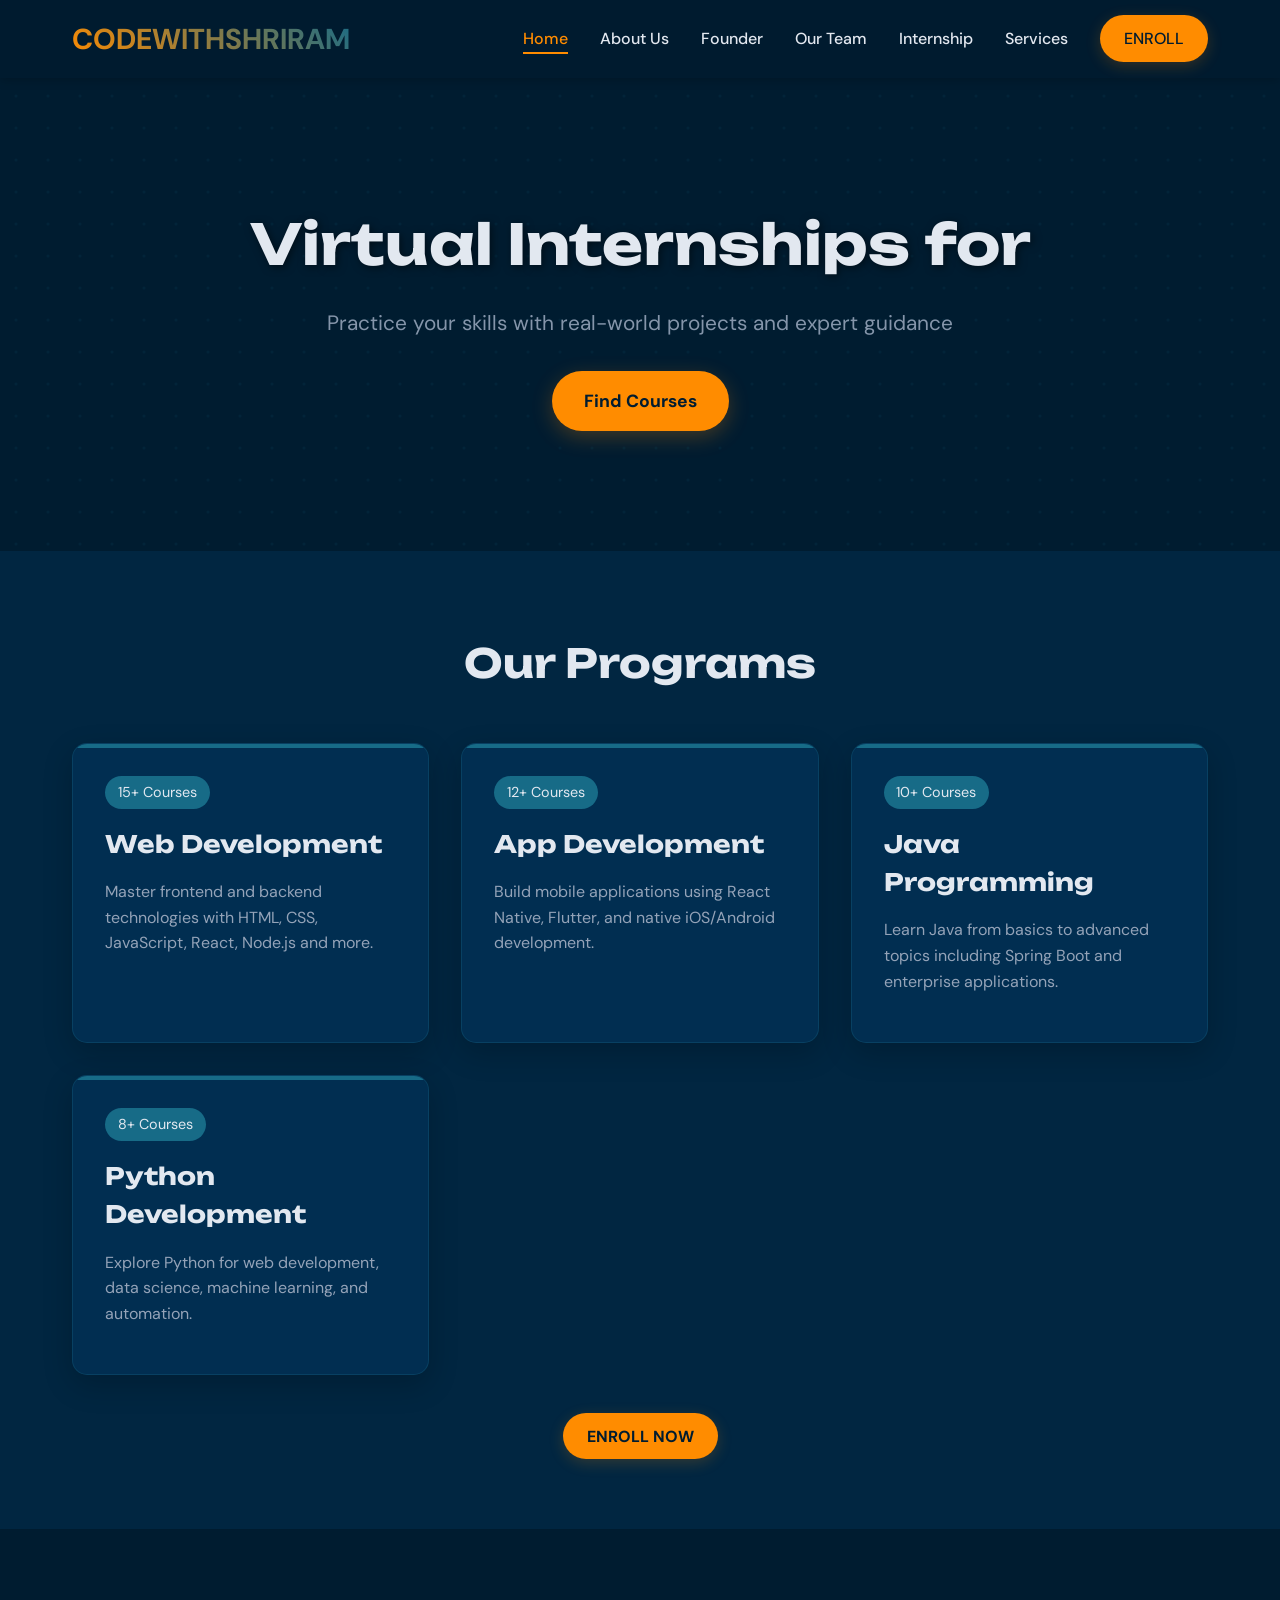
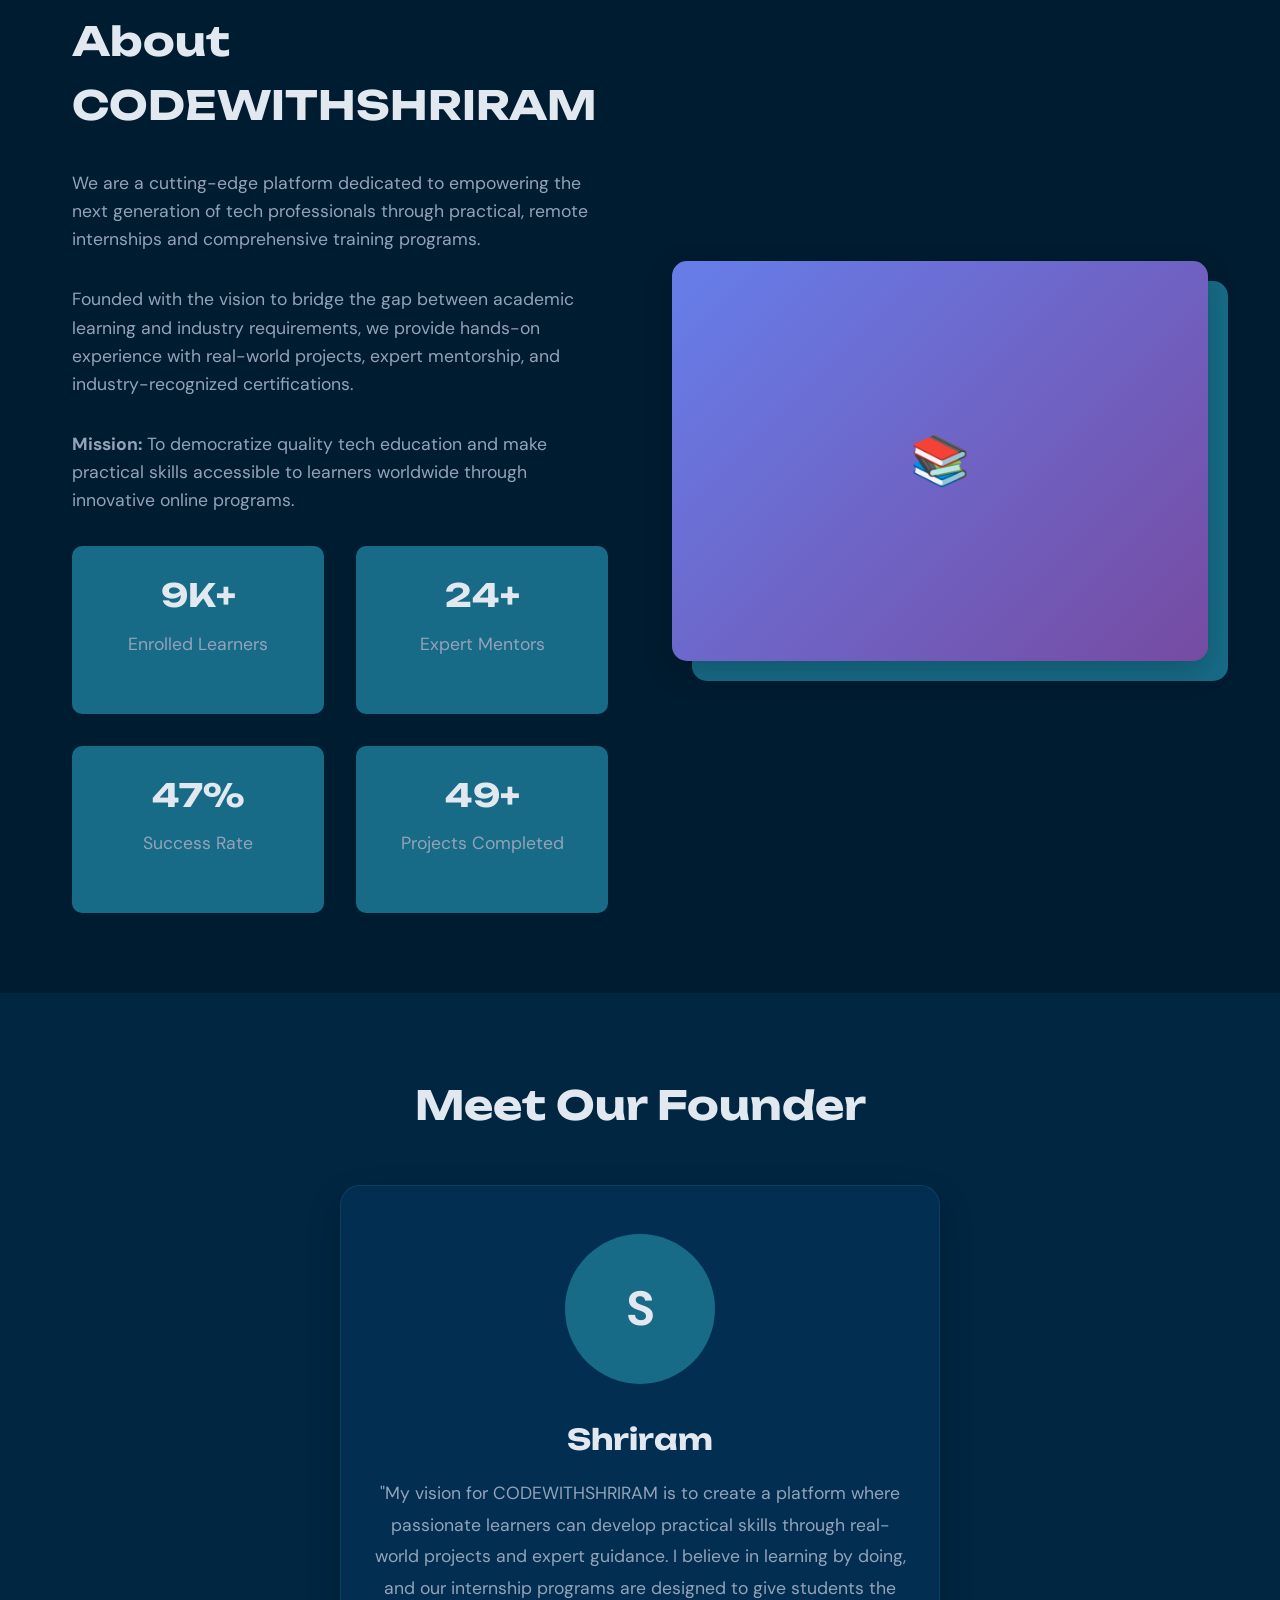
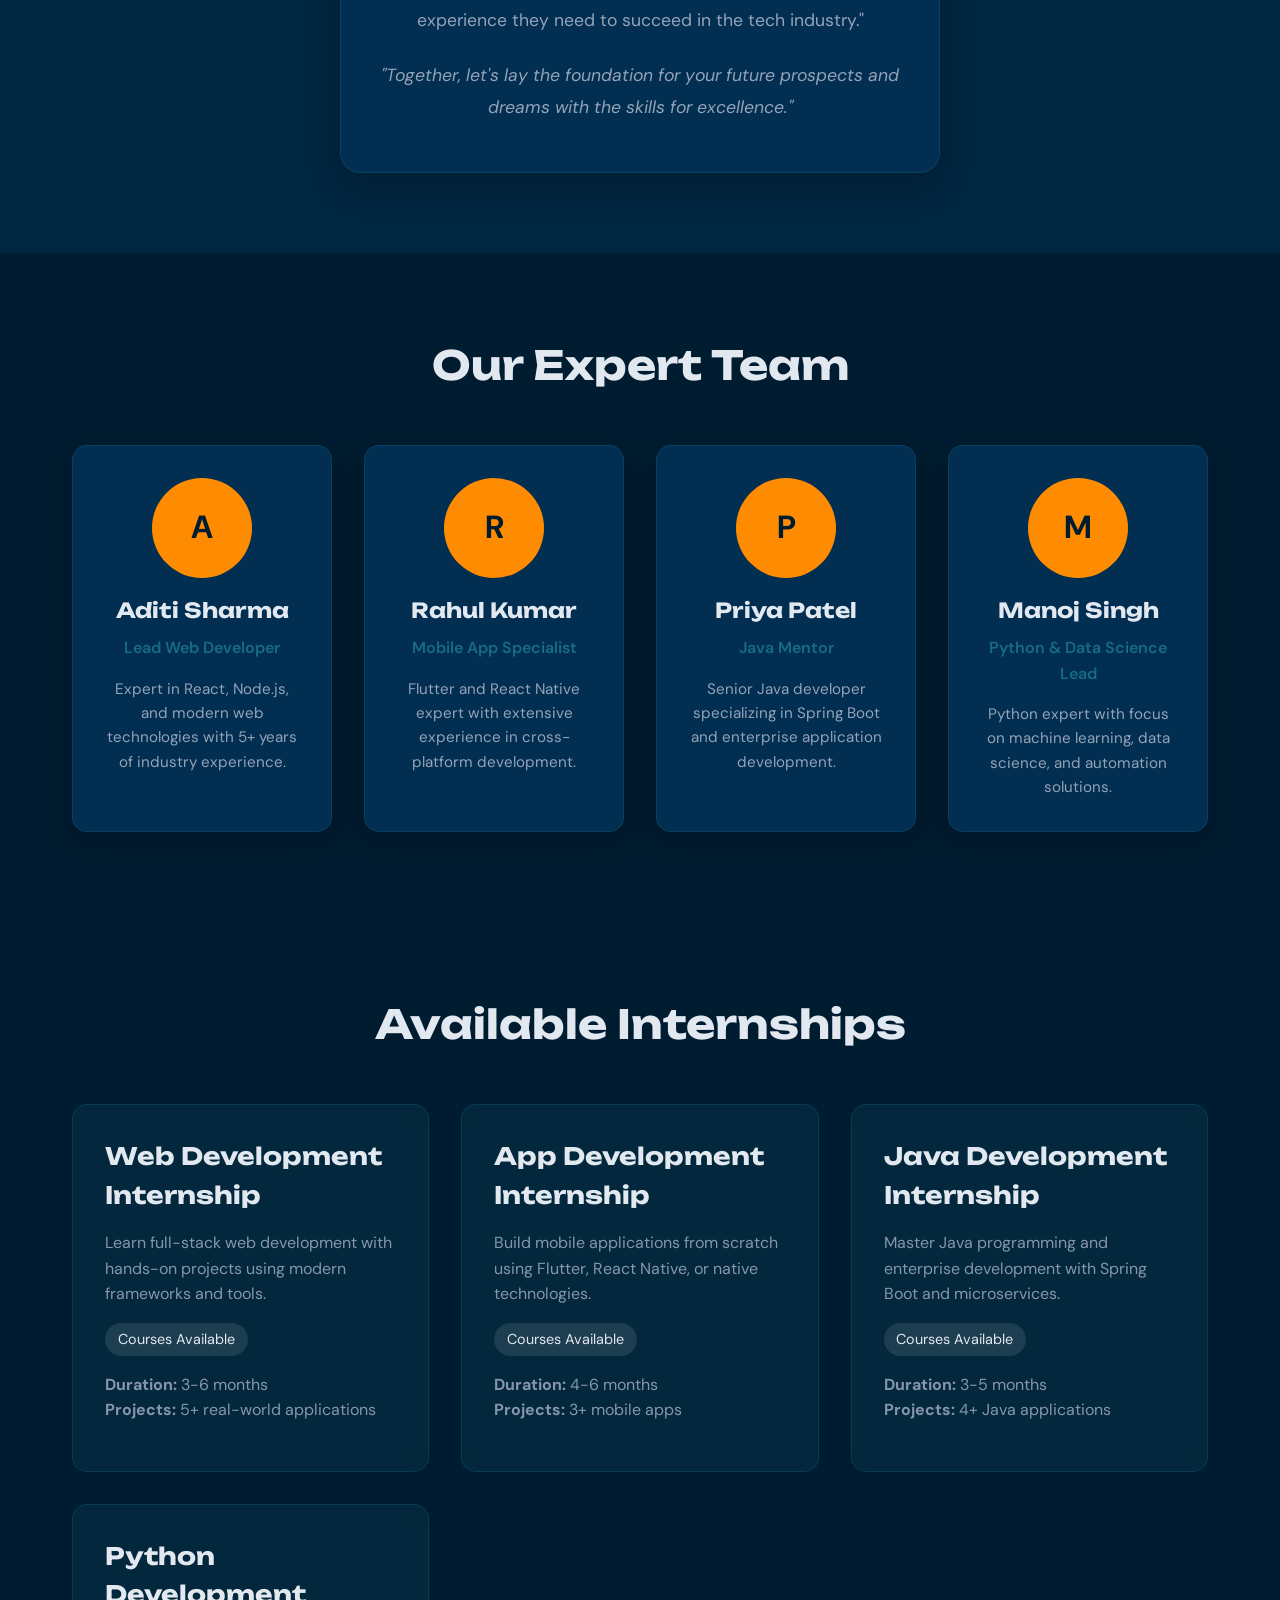
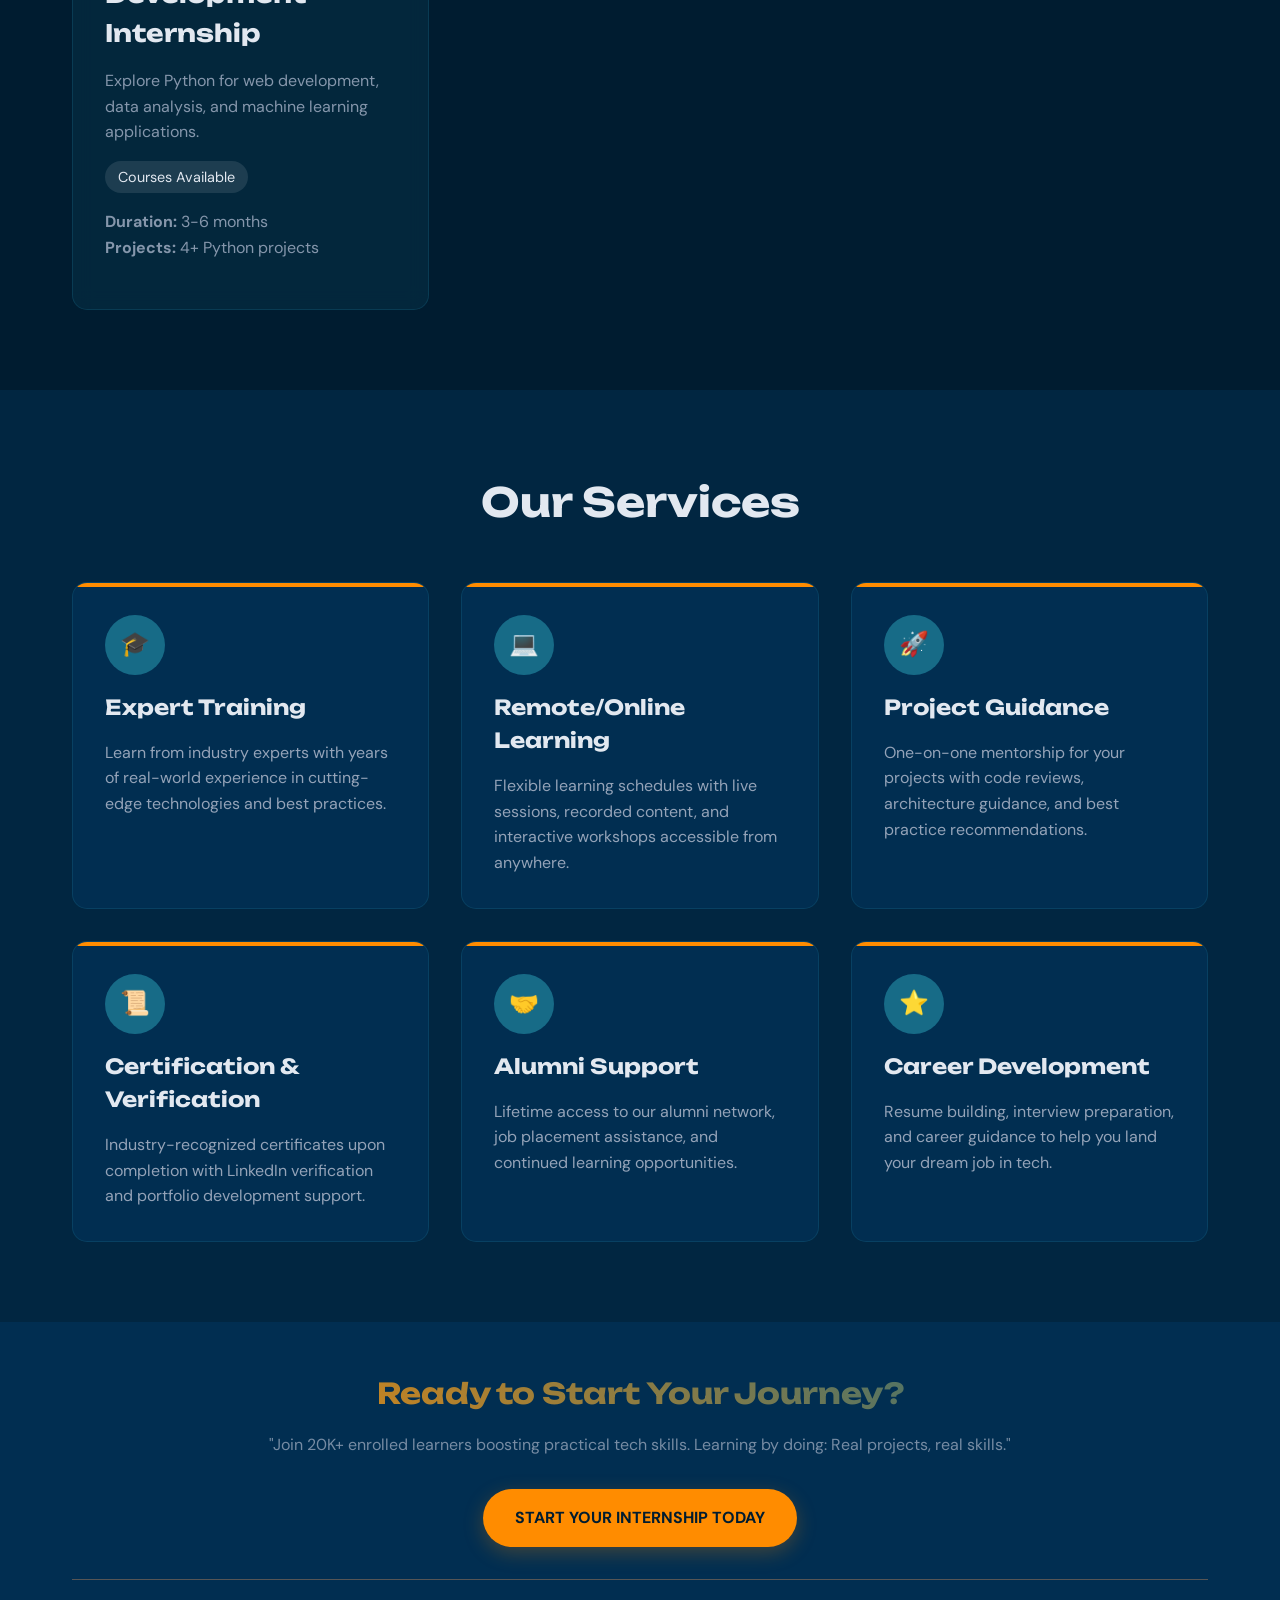
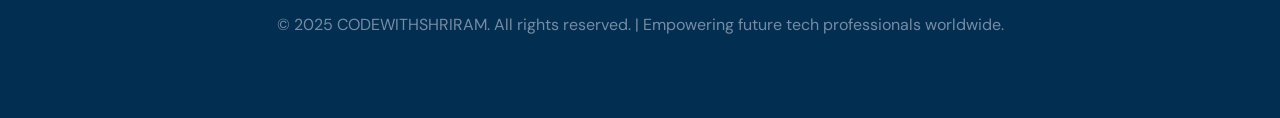
==== index.html @ 977b3fe9 "Add files via upload" ====
<!DOCTYPE html>
<html lang="en">
<head>
    <meta charset="UTF-8">
    <meta name="viewport" content="width=device-width, initial-scale=1.0">
    <title>CODEWITHSHRIRAM - Virtual Internships for Remote Learning</title>
    <!-- Link to the external CSS file -->
    <link rel="stylesheet" href="styles.css">
</head>
<body>
    <header>
        <nav>
            <div class="logo">CODEWITHSHRIRAM</div>
            <button class="mobile-menu-toggle" onclick="toggleMenu()">☰</button>
            <ul class="nav-menu" id="navMenu">
                <li><a href="#home">Home</a></li>
                <li><a href="#about">About Us</a></li>
                <li><a href="#founder">Founder</a></li>
                <li><a href="#team">Our Team</a></li>
                <li><a href="#internship">Internship</a></li>
                <li><a href="#services">Services</a></li>
                <li><a href="#" class="enroll-btn" onclick="enrollNow()">ENROLL</a></li>
            </ul>
        </nav>
    </header>

    <main>
        <!-- Home Section -->
        <section id="home" class="hero">
            <div class="container">
                <div class="hero-content fade-in">
                    <h1>Virtual Internships for Remote Learning</h1>
                    <p>Practice your skills with real-world projects and expert guidance</p>
                    <a href="#internship" class="hero-btn">Find Courses</a>
                </div>
            </div>
        </section>

        <!-- Programs Overview -->
        <section class="programs">
            <div class="container">
                <h2 class="fade-in">Our Programs</h2>
                <div class="program-grid">
                    <div class="program-card fade-in">
                        <div class="course-count">15+ Courses</div>
                        <h3>Web Development</h3>
                        <p>Master frontend and backend technologies with HTML, CSS, JavaScript, React, Node.js and more.</p>
                    </div>
                    <div class="program-card fade-in">
                        <div class="course-count">12+ Courses</div>
                        <h3>App Development</h3>
                        <p>Build mobile applications using React Native, Flutter, and native iOS/Android development.</p>
                    </div>
                    <div class="program-card fade-in">
                        <div class="course-count">10+ Courses</div>
                        <h3>Java Programming</h3>
                        <p>Learn Java from basics to advanced topics including Spring Boot and enterprise applications.</p>
                    </div>
                    <div class="program-card fade-in">
                        <div class="course-count">8+ Courses</div>
                        <h3>Python Development</h3>
                        <p>Explore Python for web development, data science, machine learning, and automation.</p>
                    </div>
                </div>
                <div style="text-align: center; margin-top: 2rem;">
                    <a href="#" class="enroll-btn" onclick="enrollNow()">ENROLL NOW</a>
                </div>
            </div>
        </section>

        <!-- About Us Section -->
        <section id="about" class="about">
            <div class="container">
                <div class="about-content">
                    <div class="about-text fade-in">
                        <h2>About CODEWITHSHRIRAM</h2>
                        <p>We are a cutting-edge platform dedicated to empowering the next generation of tech professionals through practical, remote internships and comprehensive training programs.</p>
                        <p>Founded with the vision to bridge the gap between academic learning and industry requirements, we provide hands-on experience with real-world projects, expert mentorship, and industry-recognized certifications.</p>
                        <p><strong>Mission:</strong> To democratize quality tech education and make practical skills accessible to learners worldwide through innovative online programs.</p>
                        <div class="stats">
                            <div class="stat">
                                <h3>20K+</h3>
                                <p>Enrolled Learners</p>
                            </div>
                            <div class="stat">
                                <h3>50+</h3>
                                <p>Expert Mentors</p>
                            </div>
                            <div class="stat">
                                <h3>95%</h3>
                                <p>Success Rate</p>
                            </div>
                            <div class="stat">
                                <h3>100+</h3>
                                <p>Projects Completed</p>
                            </div>
                        </div>
                    </div>
                    <div class="about-image fade-in">
                        <div class="about-img" style="height: 400px; background: linear-gradient(135deg, #667eea, #764ba2); border-radius: 15px; display: flex; align-items: center; justify-content: center; color: white; font-size: 3rem; font-weight: bold;">
                            📚
                        </div>
                    </div>
                </div>
            </div>
        </section>

        <!-- Founder Section -->
        <section id="founder" class="founder">
            <div class="container">
                <h2 class="fade-in">Meet Our Founder</h2>
                <div class="founder-card fade-in">
                    <div class="founder-image">S</div>
                    <h3>Shriram</h3>
                    <p>"My vision for CODEWITHSHRIRAM is to create a platform where passionate learners can develop practical skills through real-world projects and expert guidance. I believe in learning by doing, and our internship programs are designed to give students the experience they need to succeed in the tech industry."</p>
                    <p style="margin-top: 1.5rem; font-style: italic;">"Together, let's lay the foundation for your future prospects and dreams with the skills for excellence."</p>
                </div>
            </div>
        </section>

        <!-- Our Team Section -->
        <section id="team" class="team">
            <div class="container">
                <h2 class="fade-in">Our Expert Team</h2>
                <div class="team-grid">
                    <div class="team-member fade-in">
                        <div class="member-image">A</div>
                        <h3>Aditi Sharma</h3>
                        <div class="role">Lead Web Developer</div>
                        <p>Expert in React, Node.js, and modern web technologies with 5+ years of industry experience.</p>
                    </div>
                    <div class="team-member fade-in">
                        <div class="member-image">R</div>
                        <h3>Rahul Kumar</h3>
                        <div class="role">Mobile App Specialist</div>
                        <p>Flutter and React Native expert with extensive experience in cross-platform development.</p>
                    </div>
                    <div class="team-member fade-in">
                        <div class="member-image">P</div>
                        <h3>Priya Patel</h3>
                        <div class="role">Java Mentor</div>
                        <p>Senior Java developer specializing in Spring Boot and enterprise application development.</p>
                    </div>
                    <div class="team-member fade-in">
                        <div class="member-image">M</div>
                        <h3>Manoj Singh</h3>
                        <div class="role">Python & Data Science Lead</div>
                        <p>Python expert with focus on machine learning, data science, and automation solutions.</p>
                    </div>
                </div>
            </div>
        </section>

        <!-- Internship Section -->
        <section id="internship" class="internship">
            <div class="container">
                <h2 class="fade-in">Available Internships</h2>
                <div class="internship-grid">
                    <div class="internship-card fade-in">
                        <h3>Web Development Internship</h3>
                        <p>Learn full-stack web development with hands-on projects using modern frameworks and tools.</p>
                        <div class="courses-badge">Courses Available</div>
                        <p style="margin-top: 1rem;"><strong>Duration:</strong> 3-6 months<br><strong>Projects:</strong> 5+ real-world applications</p>
                    </div>
                    <div class="internship-card fade-in">
                        <h3>App Development Internship</h3>
                        <p>Build mobile applications from scratch using Flutter, React Native, or native technologies.</p>
                        <div class="courses-badge">Courses Available</div>
                        <p style="margin-top: 1rem;"><strong>Duration:</strong> 4-6 months<br><strong>Projects:</strong> 3+ mobile apps</p>
                    </div>
                    <div class="internship-card fade-in">
                        <h3>Java Development Internship</h3>
                        <p>Master Java programming and enterprise development with Spring Boot and microservices.</p>
                        <div class="courses-badge">Courses Available</div>
                        <p style="margin-top: 1rem;"><strong>Duration:</strong> 3-5 months<br><strong>Projects:</strong> 4+ Java applications</p>
                    </div>
                    <div class="internship-card fade-in">
                        <h3>Python Development Internship</h3>
                        <p>Explore Python for web development, data analysis, and machine learning applications.</p>
                        <div class="courses-badge">Courses Available</div>
                        <p style="margin-top: 1rem;"><strong>Duration:</strong> 3-6 months<br><strong>Projects:</strong> 4+ Python projects</p>
                    </div>
                </div>
            </div>
        </section>

        <!-- Services Section -->
        <section id="services" class="services">
            <div class="container">
                <h2 class="fade-in">Our Services</h2>
                <div class="services-grid">
                    <div class="service-card fade-in">
                        <div class="service-icon">🎓</div>
                        <h3>Expert Training</h3>
                        <p>Learn from industry experts with years of real-world experience in cutting-edge technologies and best practices.</p>
                    </div>
                    <div class="service-card fade-in">
                        <div class="service-icon">💻</div>
                        <h3>Remote/Online Learning</h3>
                        <p>Flexible learning schedules with live sessions, recorded content, and interactive workshops accessible from anywhere.</p>
                    </div>
                    <div class="service-card fade-in">
                        <div class="service-icon">🚀</div>
                        <h3>Project Guidance</h3>
                        <p>One-on-one mentorship for your projects with code reviews, architecture guidance, and best practice recommendations.</p>
                    </div>
                    <div class="service-card fade-in">
                        <div class="service-icon">📜</div>
                        <h3>Certification & Verification</h3>
                        <p>Industry-recognized certificates upon completion with LinkedIn verification and portfolio development support.</p>
                    </div>
                    <div class="service-card fade-in">
                        <div class="service-icon">🤝</div>
                        <h3>Alumni Support</h3>
                        <p>Lifetime access to our alumni network, job placement assistance, and continued learning opportunities.</p>
                    </div>
                    <div class="service-card fade-in">
                        <div class="service-icon">⭐</div>
                        <h3>Career Development</h3>
                        <p>Resume building, interview preparation, and career guidance to help you land your dream job in tech.</p>
                    </div>
                </div>
            </div>
        </section>
    </main>

    <!-- Footer -->
    <footer>
        <div class="footer-content">
            <h3>Ready to Start Your Journey?</h3>
            <p>"Join 20K+ enrolled learners boosting practical tech skills. Learning by doing: Real projects, real skills."</p>
            <a href="#" class="final-cta" onclick="enrollNow()">START YOUR INTERNSHIP TODAY</a>
            <div style="margin-top: 2rem; padding-top: 2rem; border-top: 1px solid #555;">
                <p>&copy; 2025 CODEWITHSHRIRAM. All rights reserved. | Empowering future tech professionals worldwide.</p>
            </div>
        </div>
    </footer>

    <!-- Link to the external JavaScript file -->
    <script src="script.js"></script>
</body>
</html>
---- styles.css ----
/* Import Google Fonts */
@import url('https://fonts.googleapis.com/css2?family=DM+Sans:wght@400;500;700&family=Unbounded:wght@700&display=swap');

/* General Styles */
* {
    margin: 0;
    padding: 0;
    box-sizing: border-box;
}

/* Theme Colors */
:root {
    --primary-blue: #001C30;
    --accent-blue: #176B87;
    --saffron-accent: #FF8C00;
    --dot-matrix-grey: #94A3B8; /* Lighter for better readability on dark bg */
    --text-white: #E2E8F0;
    --section-bg: #012641;
    --card-bg: #012E51;
}

body {
    font-family: 'DM Sans', sans-serif;
    line-height: 1.6;
    color: var(--text-white);
    background-color: var(--primary-blue);
    overflow-x: hidden;
}

html {
    scroll-behavior: smooth;
}

h1, h2, h3, h4, h5, h6 {
    font-family: 'Unbounded', sans-serif;
}

/* Header Styles */
header {
    background: rgba(0, 28, 48, 0.85); /* Semi-transparent primary blue */
    backdrop-filter: blur(10px);
    padding: 1rem 0;
    position: fixed;
    width: 100%;
    top: 0;
    z-index: 1000;
    box-shadow: 0 2px 10px rgba(0,0,0,0.2);
    transition: transform 0.3s ease-in-out;
}

nav {
    max-width: 1200px;
    margin: 0 auto;
    display: flex;
    justify-content: space-between;
    align-items: center;
    padding: 0 2rem;
}

.logo {
    font-size: 1.8rem;
    font-weight: bold;
    background: linear-gradient(45deg, var(--saffron-accent), var(--accent-blue));
    -webkit-background-clip: text;
    -webkit-text-fill-color: transparent;
    background-clip: text;
}

.nav-menu {
    display: flex;
    list-style: none;
    gap: 2rem;
    align-items: center;
}

.nav-menu a {
    color: var(--text-white);
    text-decoration: none;
    font-weight: 500;
    transition: color 0.3s ease;
    position: relative;
}

.nav-menu a:hover {
    color: var(--saffron-accent);
}

.nav-menu a::after {
    content: '';
    position: absolute;
    width: 0;
    height: 2px;
    bottom: -5px;
    left: 0;
    background: var(--saffron-accent);
    transition: width 0.3s ease;
}

.nav-menu a:hover::after,
.nav-menu a.active::after {
    width: 100%;
}

.nav-menu a.active {
    color: var(--saffron-accent) !important;
}

.enroll-btn {
    background: var(--saffron-accent);
    color: var(--primary-blue) !important;
    padding: 0.8rem 1.5rem;
    border-radius: 50px;
    font-weight: bold;
    text-decoration: none !important;
    transition: all 0.3s ease;
    box-shadow: 0 4px 15px rgba(255, 140, 0, 0.2);
}

.enroll-btn:hover {
    transform: translateY(-2px);
    box-shadow: 0 6px 20px rgba(255, 140, 0, 0.3);
    color: var(--primary-blue) !important;
}

/* Mobile Menu */
.mobile-menu-toggle {
    display: none;
    background: none;
    border: none;
    color: var(--text-white);
    font-size: 1.5rem;
    cursor: pointer;
}

/* Main Content */
main {
    margin-top: 80px;
}

section {
    padding: 80px 0;
}

.container {
    max-width: 1200px;
    margin: 0 auto;
    padding: 0 2rem;
}

/* Hero Section */
.hero {
    background-color: var(--primary-blue);
    color: var(--text-white);
    text-align: center;
    padding: 120px 0;
    position: relative;
    overflow: hidden;
}

.hero::before {
    content: '';
    position: absolute;
    top: 0;
    left: 0;
    right: 0;
    bottom: 0;
    background-image: url('data:image/svg+xml,<svg xmlns="http://www.w3.org/2000/svg" viewBox="0 0 32 32" width="32" height="32" fill="none"><circle cx="16" cy="16" r="1.5" fill="%23176B87" fill-opacity="0.2"></circle></svg>');
    opacity: 0.5;
}

.hero-content {
    position: relative;
    z-index: 1;
}

.hero h1 {
    font-size: 3.5rem;
    margin-bottom: 1rem;
    font-weight: 700;
    text-shadow: 2px 2px 8px rgba(0,0,0,0.5);
}

.hero p {
    font-size: 1.3rem;
    margin-bottom: 2rem;
    opacity: 0.9;
    color: var(--dot-matrix-grey);
}

.hero-btn {
    display: inline-block;
    background: var(--saffron-accent);
    color: var(--primary-blue);
    padding: 1rem 2rem;
    border-radius: 50px;
    text-decoration: none;
    font-weight: bold;
    font-size: 1.1rem;
    transition: all 0.3s ease;
    box-shadow: 0 6px 20px rgba(255, 140, 0, 0.25);
}

.hero-btn:hover {
    transform: translateY(-3px);
    box-shadow: 0 10px 30px rgba(255, 140, 0, 0.35);
}

/* Programs Section */
.programs {
    background: var(--section-bg);
}

.programs h2 {
    text-align: center;
    font-size: 2.5rem;
    margin-bottom: 3rem;
    color: var(--text-white);
}

.program-grid {
    display: grid;
    grid-template-columns: repeat(auto-fit, minmax(300px, 1fr));
    gap: 2rem;
    margin-bottom: 3rem;
}

.program-card {
    background: var(--card-bg);
    padding: 2rem;
    border-radius: 15px;
    box-shadow: 0 10px 30px rgba(0,0,0,0.2);
    transition: all 0.3s ease;
    position: relative;
    overflow: hidden;
    border: 1px solid rgba(23, 107, 135, 0.3);
}

.program-card::before {
    content: '';
    position: absolute;
    top: 0;
    left: 0;
    width: 100%;
    height: 4px;
    background: var(--accent-blue);
}

.program-card:hover {
    transform: translateY(-10px);
    box-shadow: 0 20px 40px rgba(0,0,0,0.3);
}

.program-card h3 {
    font-size: 1.5rem;
    margin-bottom: 1rem;
    color: var(--text-white);
}

.program-card p {
    color: var(--dot-matrix-grey);
    margin-bottom: 1rem;
}

.course-count {
    background: var(--accent-blue);
    color: var(--text-white);
    padding: 0.3rem 0.8rem;
    border-radius: 20px;
    font-size: 0.9rem;
    display: inline-block;
    margin-bottom: 1rem;
}

/* About Section */
.about {
    background: var(--primary-blue);
}

.about-content {
    display: grid;
    grid-template-columns: 1fr 1fr;
    gap: 4rem;
    align-items: center;
}

.about-text h2 {
    font-size: 2.5rem;
    margin-bottom: 2rem;
    color: var(--text-white);
}

.about-text p {
    font-size: 1.1rem;
    color: var(--dot-matrix-grey);
    margin-bottom: 2rem;
}

.stats {
    display: grid;
    grid-template-columns: repeat(2, 1fr);
    gap: 2rem;
    margin-top: 2rem;
}

.stat {
    text-align: center;
    padding: 1.5rem;
    background: var(--accent-blue);
    color: var(--text-white);
    border-radius: 10px;
}

.stat h3 {
    font-size: 2rem;
    margin-bottom: 0.5rem;
}

.about-image {
    position: relative;
}

.about-image::before {
    content: '';
    position: absolute;
    top: 20px;
    left: 20px;
    width: 100%;
    height: 100%;
    background: var(--accent-blue);
    border-radius: 15px;
    z-index: -1;
}

.about-img {
    width: 100%;
    border-radius: 15px;
    box-shadow: 0 10px 30px rgba(0,0,0,0.2);
}

/* Founder Section */
.founder {
    background: var(--section-bg);
    text-align: center;
}

.founder h2 {
    font-size: 2.5rem;
    margin-bottom: 3rem;
    color: var(--text-white);
}

.founder-card {
    background: var(--card-bg);
    padding: 3rem 2rem;
    border-radius: 20px;
    box-shadow: 0 15px 35px rgba(0,0,0,0.2);
    max-width: 600px;
    margin: 0 auto;
    border: 1px solid rgba(23, 107, 135, 0.3);
}

.founder-image {
    width: 150px;
    height: 150px;
    border-radius: 50%;
    background: var(--accent-blue);
    margin: 0 auto 2rem;
    display: flex;
    align-items: center;
    justify-content: center;
    color: var(--text-white);
    font-size: 3rem;
    font-weight: bold;
}

.founder-card h3 {
    font-size: 1.8rem;
    margin-bottom: 1rem;
    color: var(--text-white);
}

.founder-card p {
    font-size: 1.1rem;
    color: var(--dot-matrix-grey);
    line-height: 1.8;
}

/* Team Section */
.team {
    background: var(--primary-blue);
}

.team h2 {
    text-align: center;
    font-size: 2.5rem;
    margin-bottom: 3rem;
    color: var(--text-white);
}

.team-grid {
    display: grid;
    grid-template-columns: repeat(auto-fit, minmax(250px, 1fr));
    gap: 2rem;
}

.team-member {
    background: var(--card-bg);
    padding: 2rem;
    border-radius: 15px;
    box-shadow: 0 10px 30px rgba(0,0,0,0.2);
    text-align: center;
    transition: all 0.3s ease;
    border: 1px solid rgba(23, 107, 135, 0.3);
}

.team-member:hover {
    transform: translateY(-5px);
    box-shadow: 0 15px 40px rgba(0,0,0,0.3);
}

.member-image {
    width: 100px;
    height: 100px;
    border-radius: 50%;
    background: var(--saffron-accent);
    margin: 0 auto 1rem;
    display: flex;
    align-items: center;
    justify-content: center;
    color: var(--primary-blue);
    font-size: 2rem;
    font-weight: bold;
}

.team-member h3 {
    font-size: 1.3rem;
    margin-bottom: 0.5rem;
    color: var(--text-white);
}

.team-member .role {
    color: var(--accent-blue);
    font-weight: 600;
    margin-bottom: 1rem;
}

.team-member p {
    color: var(--dot-matrix-grey);
    font-size: 0.95rem;
}

/* Internship Section */
.internship {
    background-color: var(--primary-blue);
    color: var(--text-white);
}

.internship h2 {
    text-align: center;
    font-size: 2.5rem;
    margin-bottom: 3rem;
}

.internship-grid {
    display: grid;
    grid-template-columns: repeat(auto-fit, minmax(280px, 1fr));
    gap: 2rem;
}

.internship-card {
    background: rgba(23, 107, 135, 0.15);
    padding: 2rem;
    border-radius: 15px;
    backdrop-filter: blur(10px);
    border: 1px solid rgba(23, 107, 135, 0.3);
    transition: all 0.3s ease;
}

.internship-card:hover {
    transform: translateY(-5px);
    background: rgba(23, 107, 135, 0.25);
}

.internship-card h3 {
    font-size: 1.5rem;
    margin-bottom: 1rem;
    color: var(--text-white);
}

.internship-card p {
    margin-bottom: 1rem;
    opacity: 0.9;
    color: var(--dot-matrix-grey);
}

.courses-badge {
    background: rgba(255, 255, 255, 0.1);
    padding: 0.3rem 0.8rem;
    border-radius: 20px;
    font-size: 0.9rem;
    display: inline-block;
}

/* Services Section */
.services {
    background: var(--section-bg);
}

.services h2 {
    text-align: center;
    font-size: 2.5rem;
    margin-bottom: 3rem;
    color: var(--text-white);
}

.services-grid {
    display: grid;
    grid-template-columns: repeat(auto-fit, minmax(300px, 1fr));
    gap: 2rem;
}

.service-card {
    background: var(--card-bg);
    padding: 2rem;
    border-radius: 15px;
    transition: all 0.3s ease;
    position: relative;
    overflow: hidden;
    border: 1px solid rgba(23, 107, 135, 0.3);
}

.service-card::before {
    content: '';
    position: absolute;
    top: 0;
    left: 0;
    width: 100%;
    height: 4px;
    background: var(--saffron-accent);
}

.service-card:hover {
    transform: translateY(-5px);
    box-shadow: 0 15px 35px rgba(0,0,0,0.2);
}

.service-icon {
    width: 60px;
    height: 60px;
    border-radius: 50%;
    background: var(--accent-blue);
    display: flex;
    align-items: center;
    justify-content: center;
    color: var(--text-white);
    font-size: 1.5rem;
    margin-bottom: 1rem;
}

.service-card h3 {
    font-size: 1.3rem;
    margin-bottom: 1rem;
    color: var(--text-white);
}

.service-card p {
    color: var(--dot-matrix-grey);
}

/* Footer */
footer {
    background: var(--card-bg);
    color: var(--dot-matrix-grey);
    text-align: center;
    padding: 3rem 0;
}

.footer-content {
    max-width: 1200px;
    margin: 0 auto;
    padding: 0 2rem;
}

.footer-content h3 {
    font-size: 1.8rem;
    margin-bottom: 1rem;
    background: linear-gradient(45deg, var(--saffron-accent), var(--accent-blue));
    -webkit-background-clip: text;
    -webkit-text-fill-color: transparent;
    background-clip: text;
}

.footer-content p {
    margin-bottom: 2rem;
    opacity: 0.8;
}

.final-cta {
    display: inline-block;
    background: var(--saffron-accent);
    color: var(--primary-blue);
    padding: 1rem 2rem;
    border-radius: 50px;
    text-decoration: none;
    font-weight: bold;
    transition: all 0.3s ease;
    box-shadow: 0 6px 20px rgba(255, 140, 0, 0.25);
}

.final-cta:hover {
    transform: translateY(-3px);
    box-shadow: 0 10px 30px rgba(255, 140, 0, 0.35);
}

/* Responsive Design */
@media (max-width: 768px) {
    .mobile-menu-toggle {
        display: block;
    }

    .nav-menu {
        display: none;
        position: absolute;
        top: 100%;
        left: 0;
        width: 100%;
        background: var(--card-bg);
        flex-direction: column;
        padding: 2rem;
        gap: 1rem;
    }

    .nav-menu.active {
        display: flex;
    }

    .hero h1 {
        font-size: 2.5rem;
    }

    .hero p {
        font-size: 1.1rem;
    }

    .about-content {
        grid-template-columns: 1fr;
        gap: 2rem;
    }

    .stats {
        grid-template-columns: 1fr;
    }

    .program-grid,
    .team-grid,
    .internship-grid,
    .services-grid {
        grid-template-columns: 1fr;
    }

    section {
        padding: 60px 0;
    }

    .container {
        padding: 0 1rem;
    }
}

/* Animation classes */
.fade-in {
    opacity: 0;
    transform: translateY(30px);
    transition: all 0.6s ease;
}

.fade-in.visible {
    opacity: 1;
    transform: translateY(0);
}
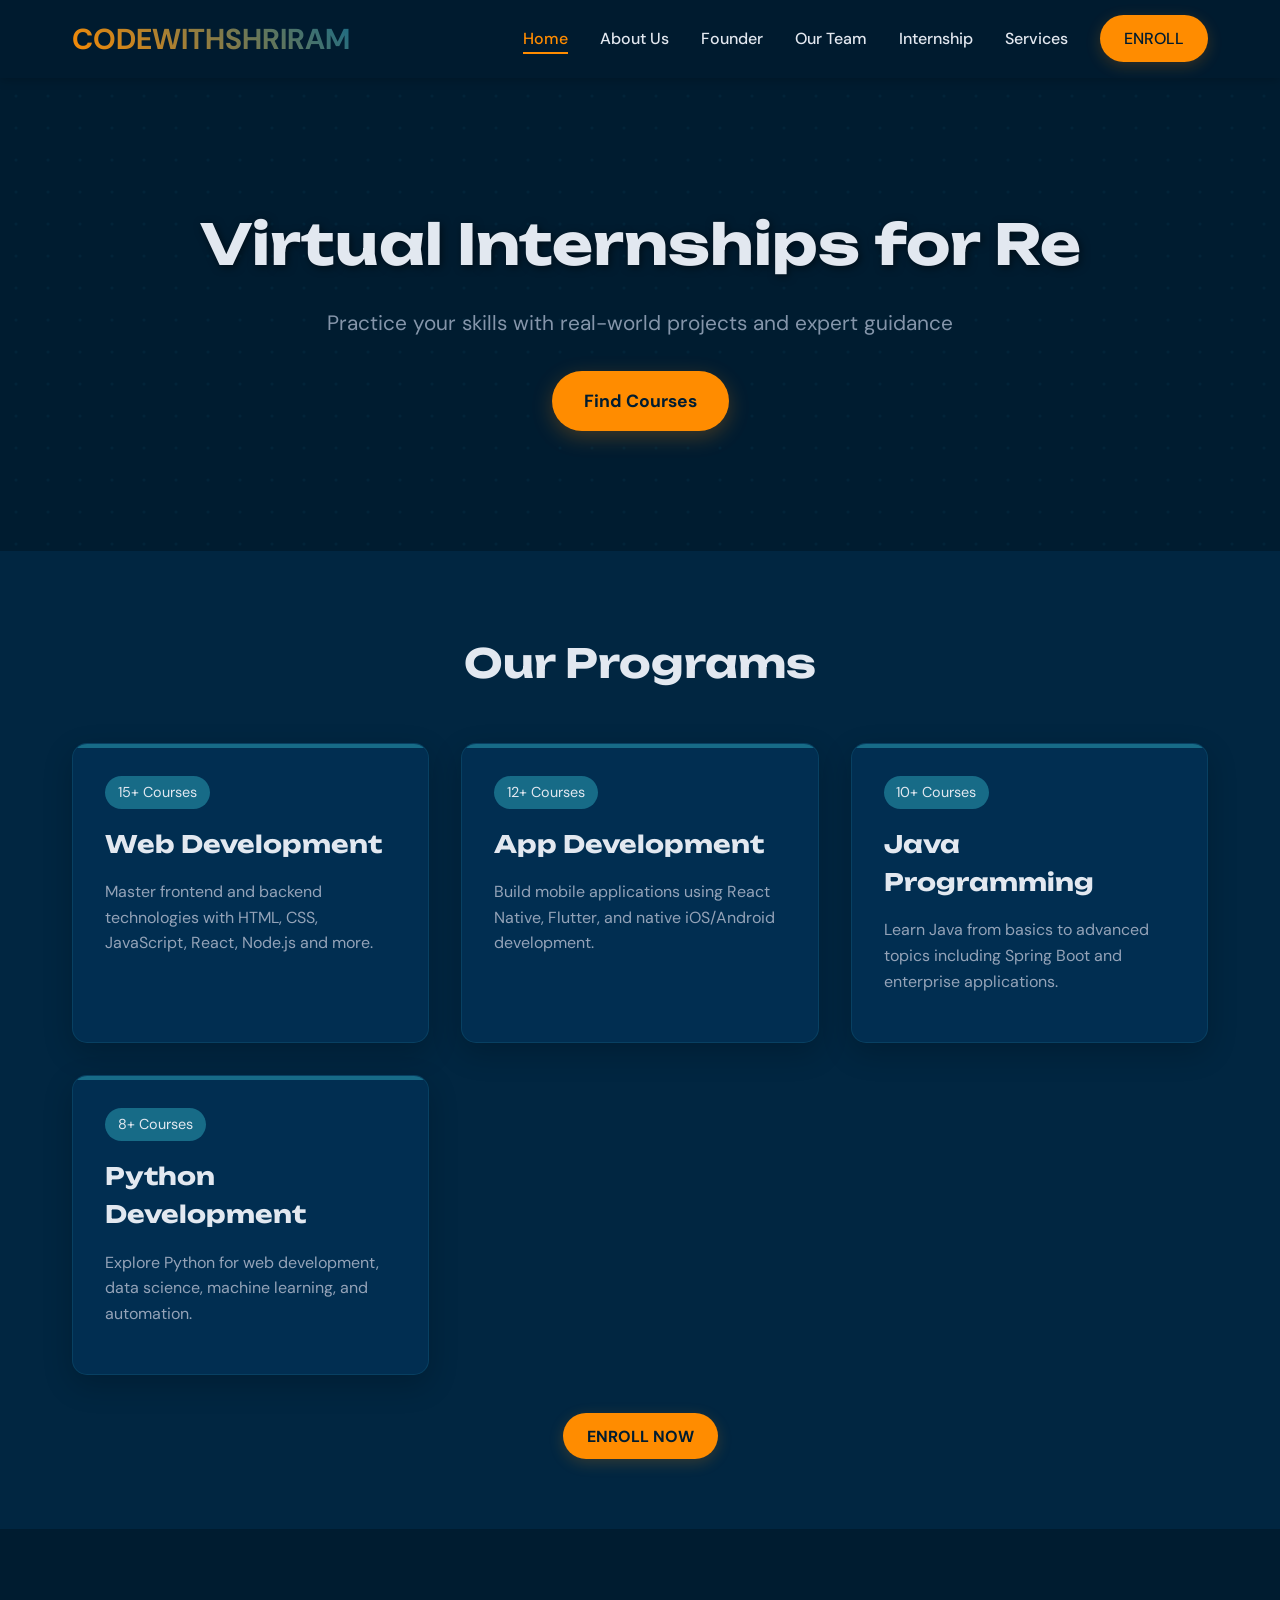
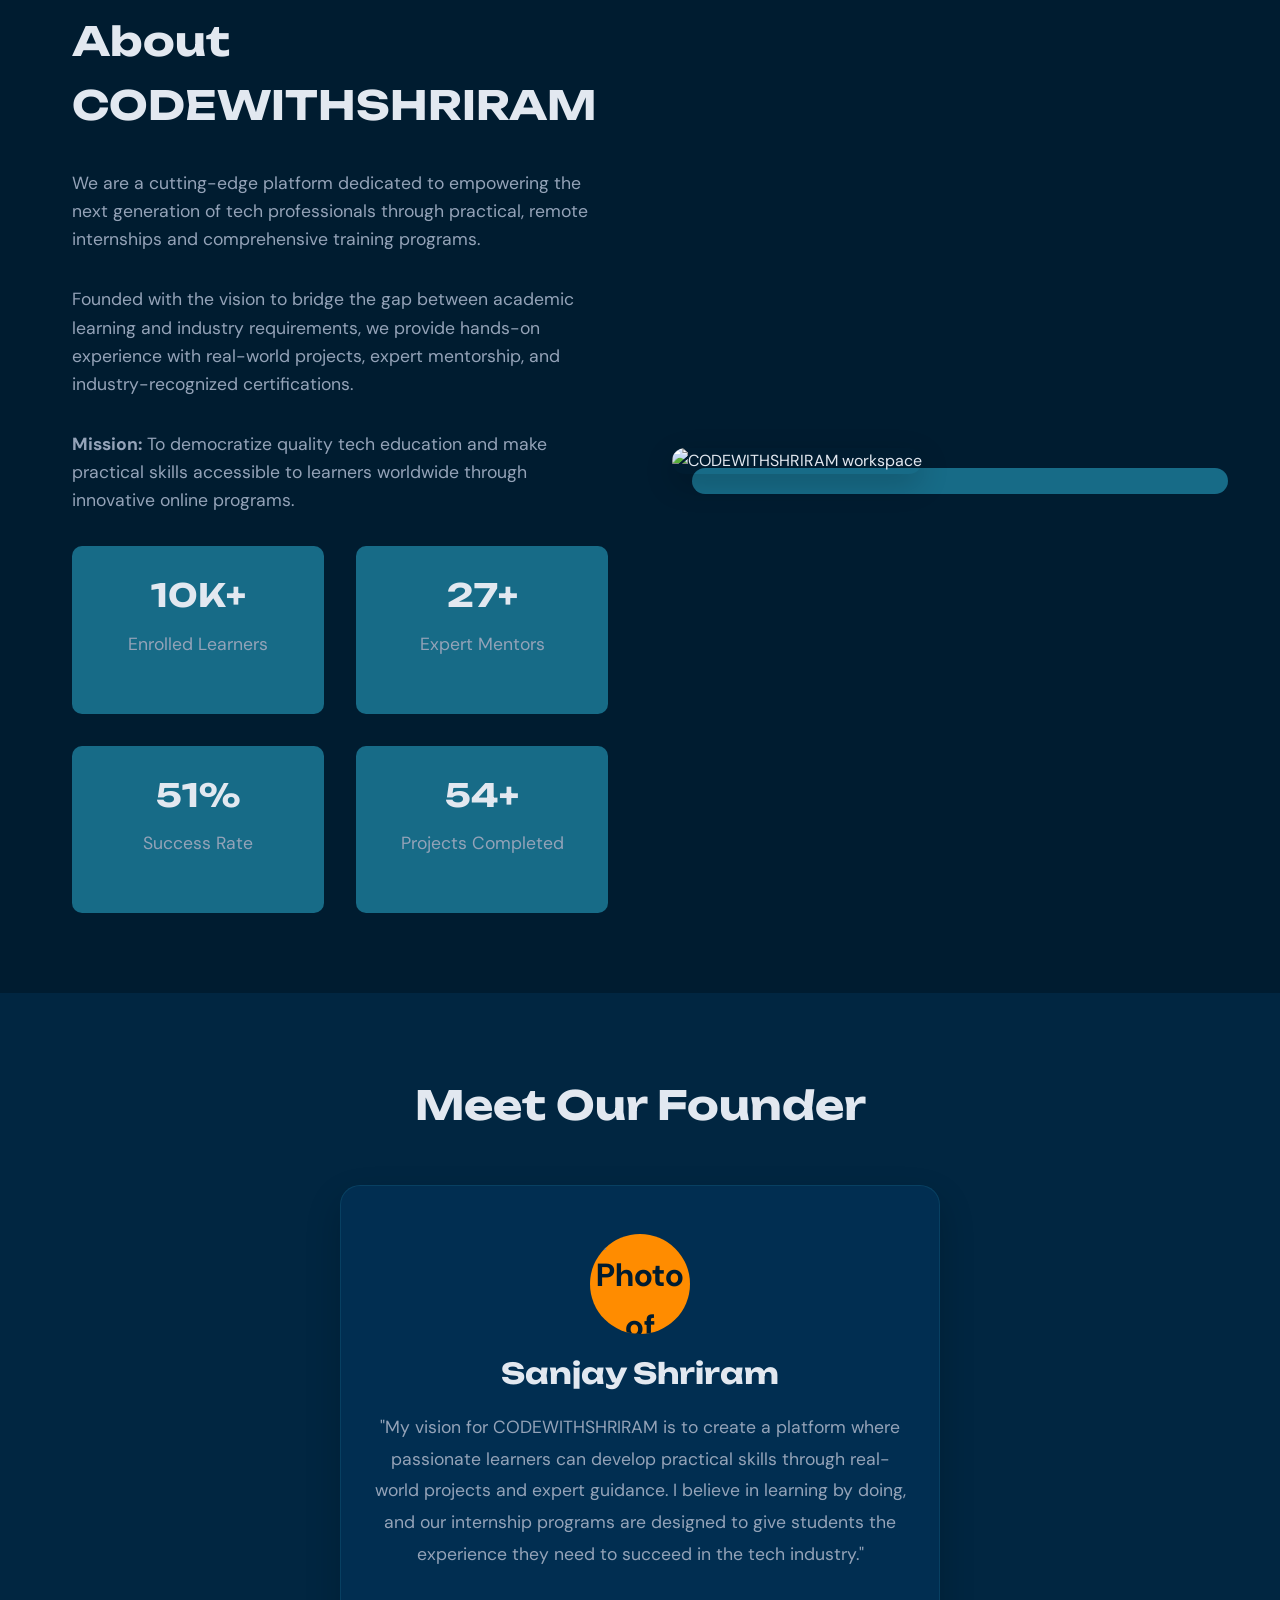
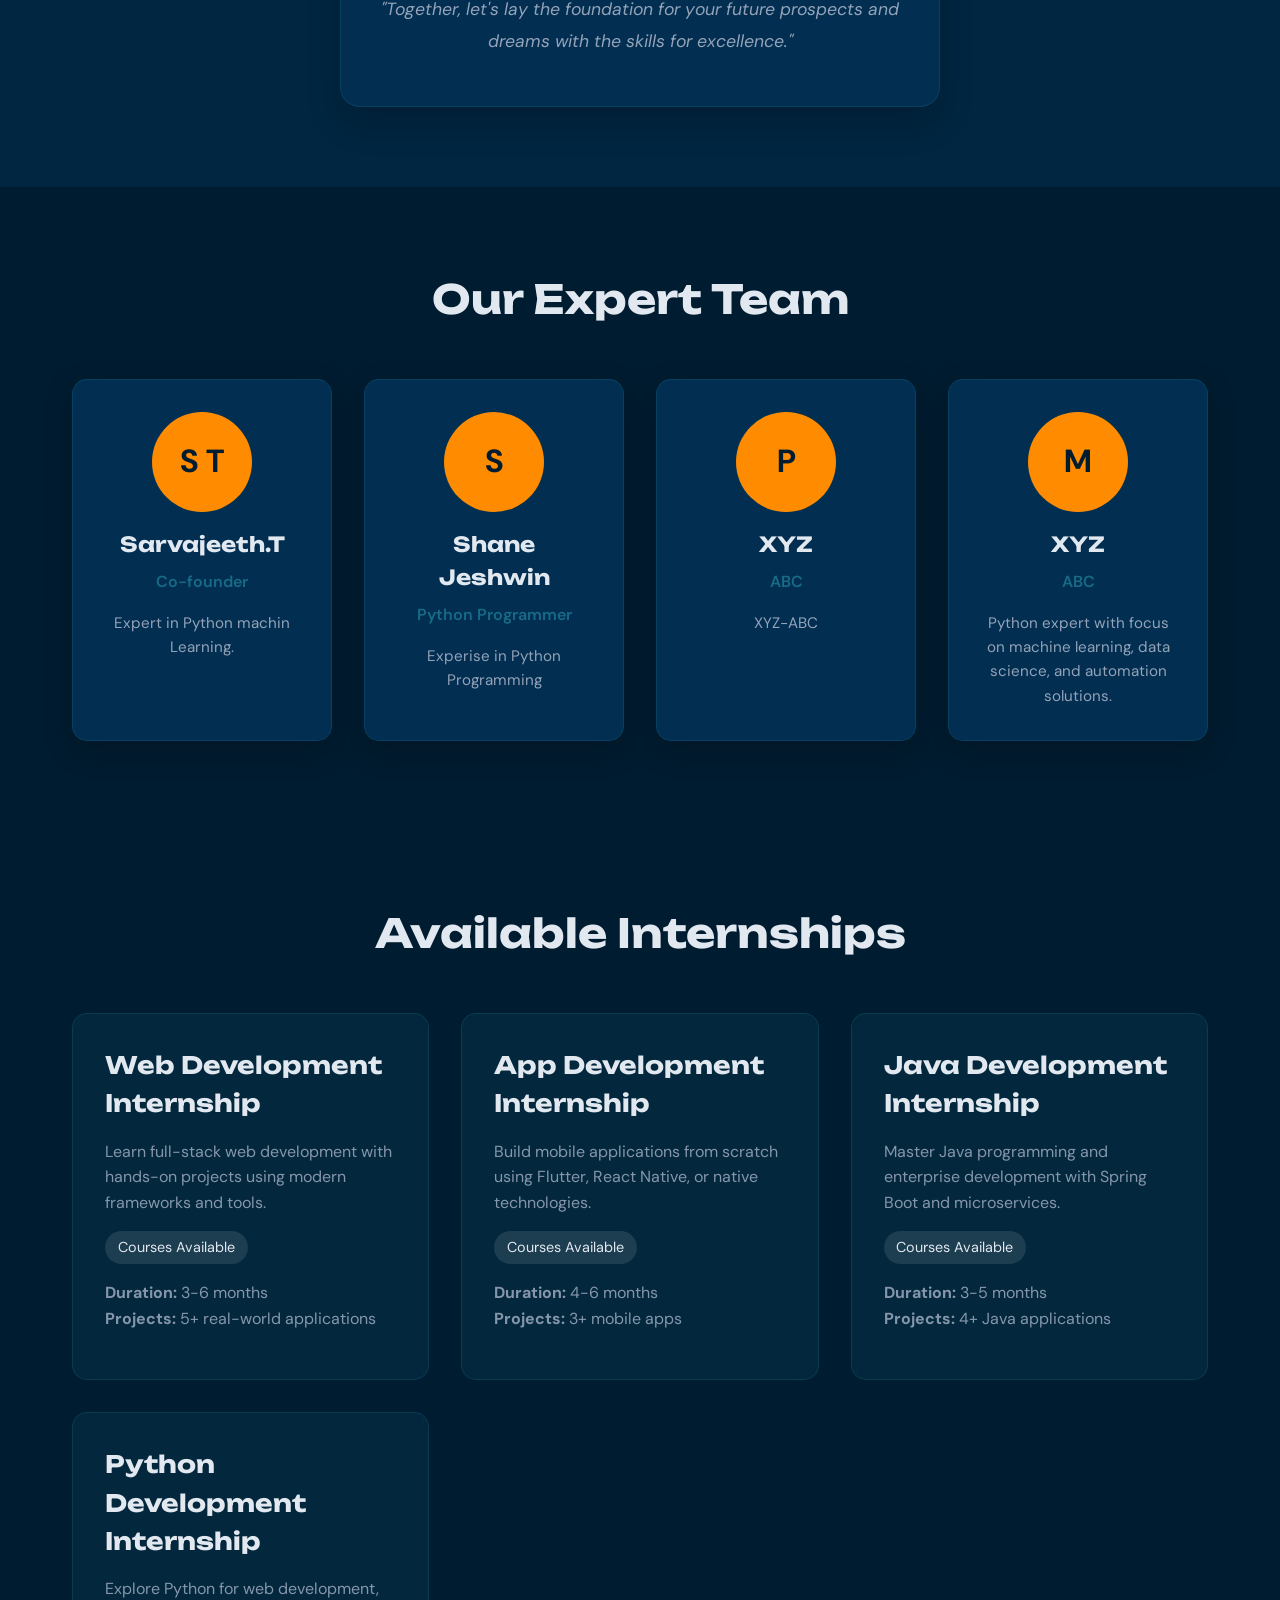
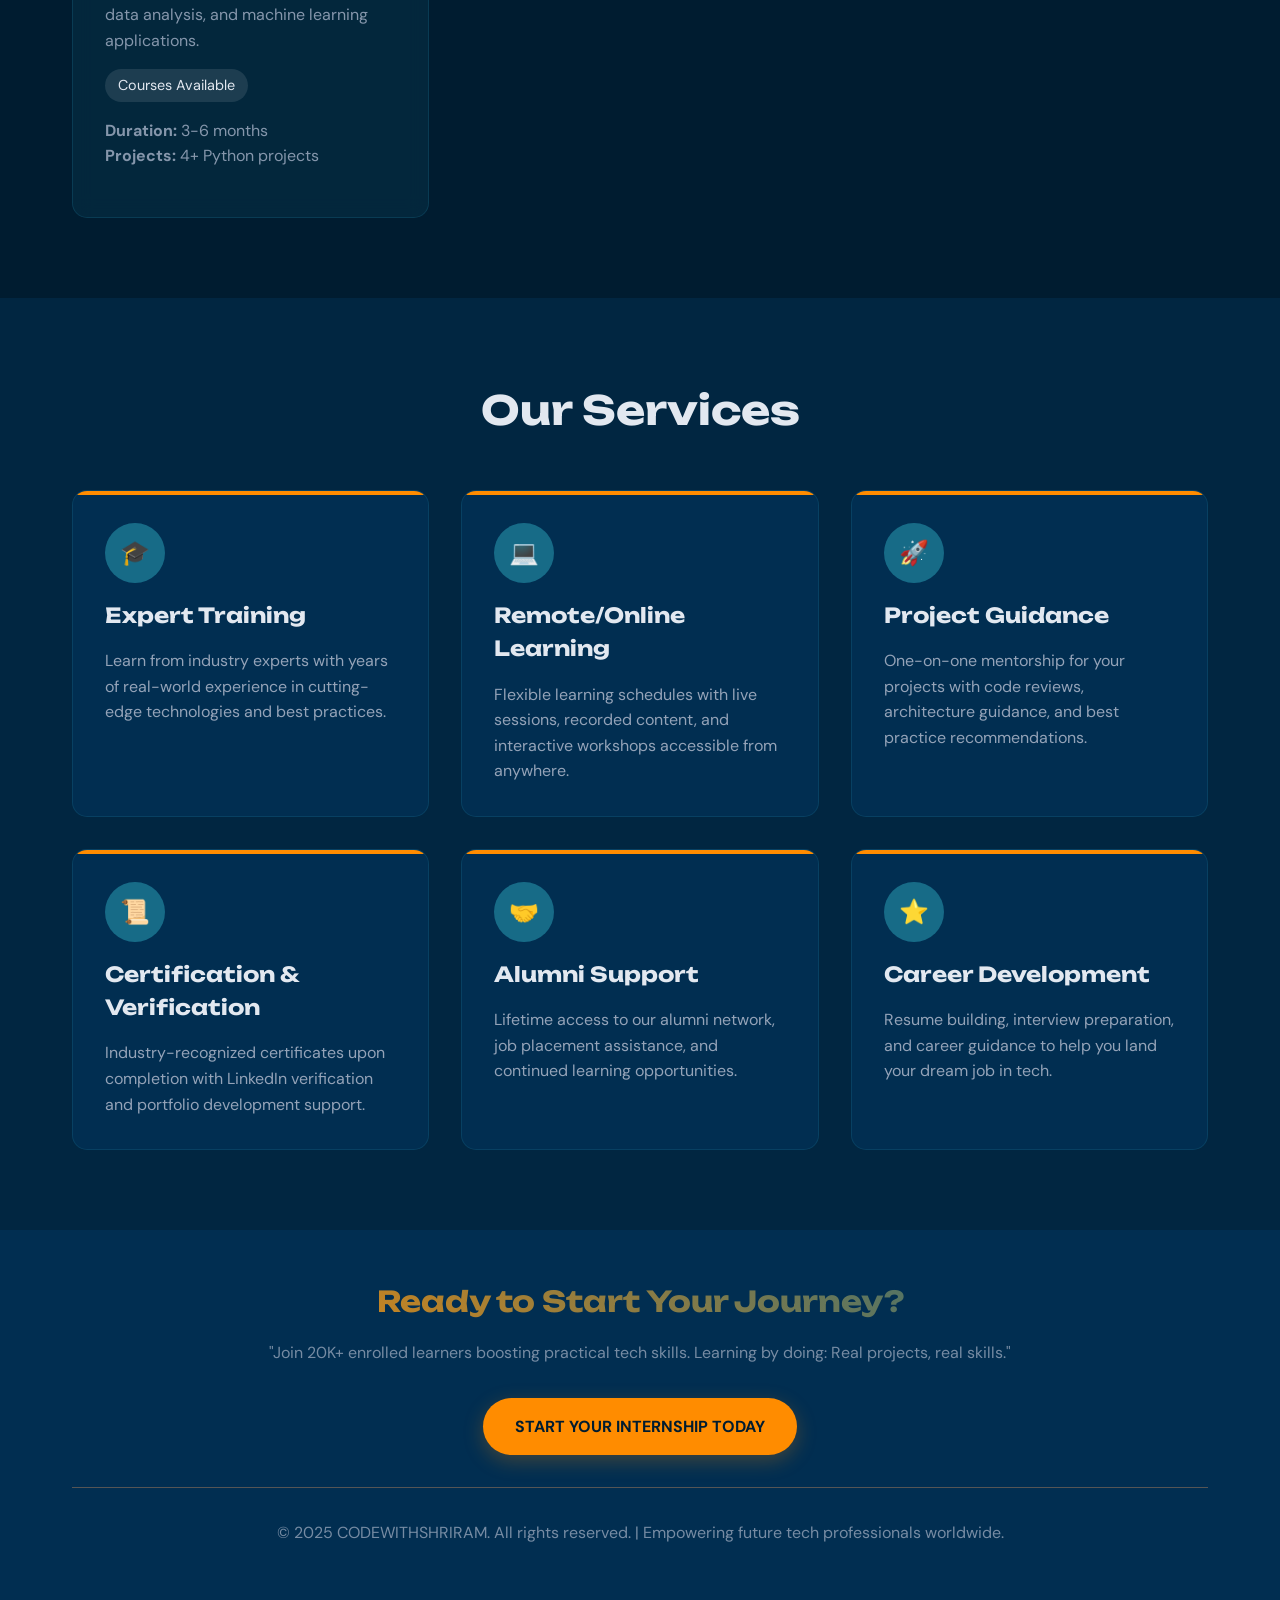
==== commit cca33a76: "Add files via upload" ====
--- a/index.html
+++ b/index.html
@@ -97,8 +97,7 @@
                         </div>
                     </div>
                     <div class="about-image fade-in">
-                        <div class="about-img" style="height: 400px; background: linear-gradient(135deg, #667eea, #764ba2); border-radius: 15px; display: flex; align-items: center; justify-content: center; color: white; font-size: 3rem; font-weight: bold;">
-                            📚
+                        <img src="cws.jpeg" alt="CODEWITHSHRIRAM workspace" class="about-img">
                         </div>
                     </div>
                 </div>
@@ -110,8 +109,8 @@
             <div class="container">
                 <h2 class="fade-in">Meet Our Founder</h2>
                 <div class="founder-card fade-in">
-                    <div class="founder-image">S</div>
-                    <h3>Shriram</h3>
+                    <img src="Sanjay.jpeg" alt="Photo of Sanjay Shriram" class="member-image">
+                    <h3>Sanjay Shriram</h3>
                     <p>"My vision for CODEWITHSHRIRAM is to create a platform where passionate learners can develop practical skills through real-world projects and expert guidance. I believe in learning by doing, and our internship programs are designed to give students the experience they need to succeed in the tech industry."</p>
                     <p style="margin-top: 1.5rem; font-style: italic;">"Together, let's lay the foundation for your future prospects and dreams with the skills for excellence."</p>
                 </div>
@@ -124,27 +123,27 @@
                 <h2 class="fade-in">Our Expert Team</h2>
                 <div class="team-grid">
                     <div class="team-member fade-in">
-                        <div class="member-image">A</div>
-                        <h3>Aditi Sharma</h3>
-                        <div class="role">Lead Web Developer</div>
-                        <p>Expert in React, Node.js, and modern web technologies with 5+ years of industry experience.</p>
-                    </div>
-                    <div class="team-member fade-in">
-                        <div class="member-image">R</div>
-                        <h3>Rahul Kumar</h3>
-                        <div class="role">Mobile App Specialist</div>
-                        <p>Flutter and React Native expert with extensive experience in cross-platform development.</p>
+                        <div class="member-image">S T</div>
+                        <h3>Sarvajeeth.T</h3>
+                        <div class="role">Co-founder</div>
+                        <p>Expert in Python machin Learning.</p>
+                    </div>
+                    <div class="team-member fade-in">
+                        <div class="member-image">S</div>
+                        <h3>Shane Jeshwin</h3>
+                        <div class="role">Python Programmer</div>
+                        <p>Experise in Python Programming</p>
                     </div>
                     <div class="team-member fade-in">
                         <div class="member-image">P</div>
-                        <h3>Priya Patel</h3>
-                        <div class="role">Java Mentor</div>
-                        <p>Senior Java developer specializing in Spring Boot and enterprise application development.</p>
+                        <h3>XYZ</h3>
+                        <div class="role">ABC</div>
+                        <p>XYZ-ABC</p>
                     </div>
                     <div class="team-member fade-in">
                         <div class="member-image">M</div>
-                        <h3>Manoj Singh</h3>
-                        <div class="role">Python & Data Science Lead</div>
+                        <h3>XYZ</h3>
+                        <div class="role">ABC</div>
                         <p>Python expert with focus on machine learning, data science, and automation solutions.</p>
                     </div>
                 </div>
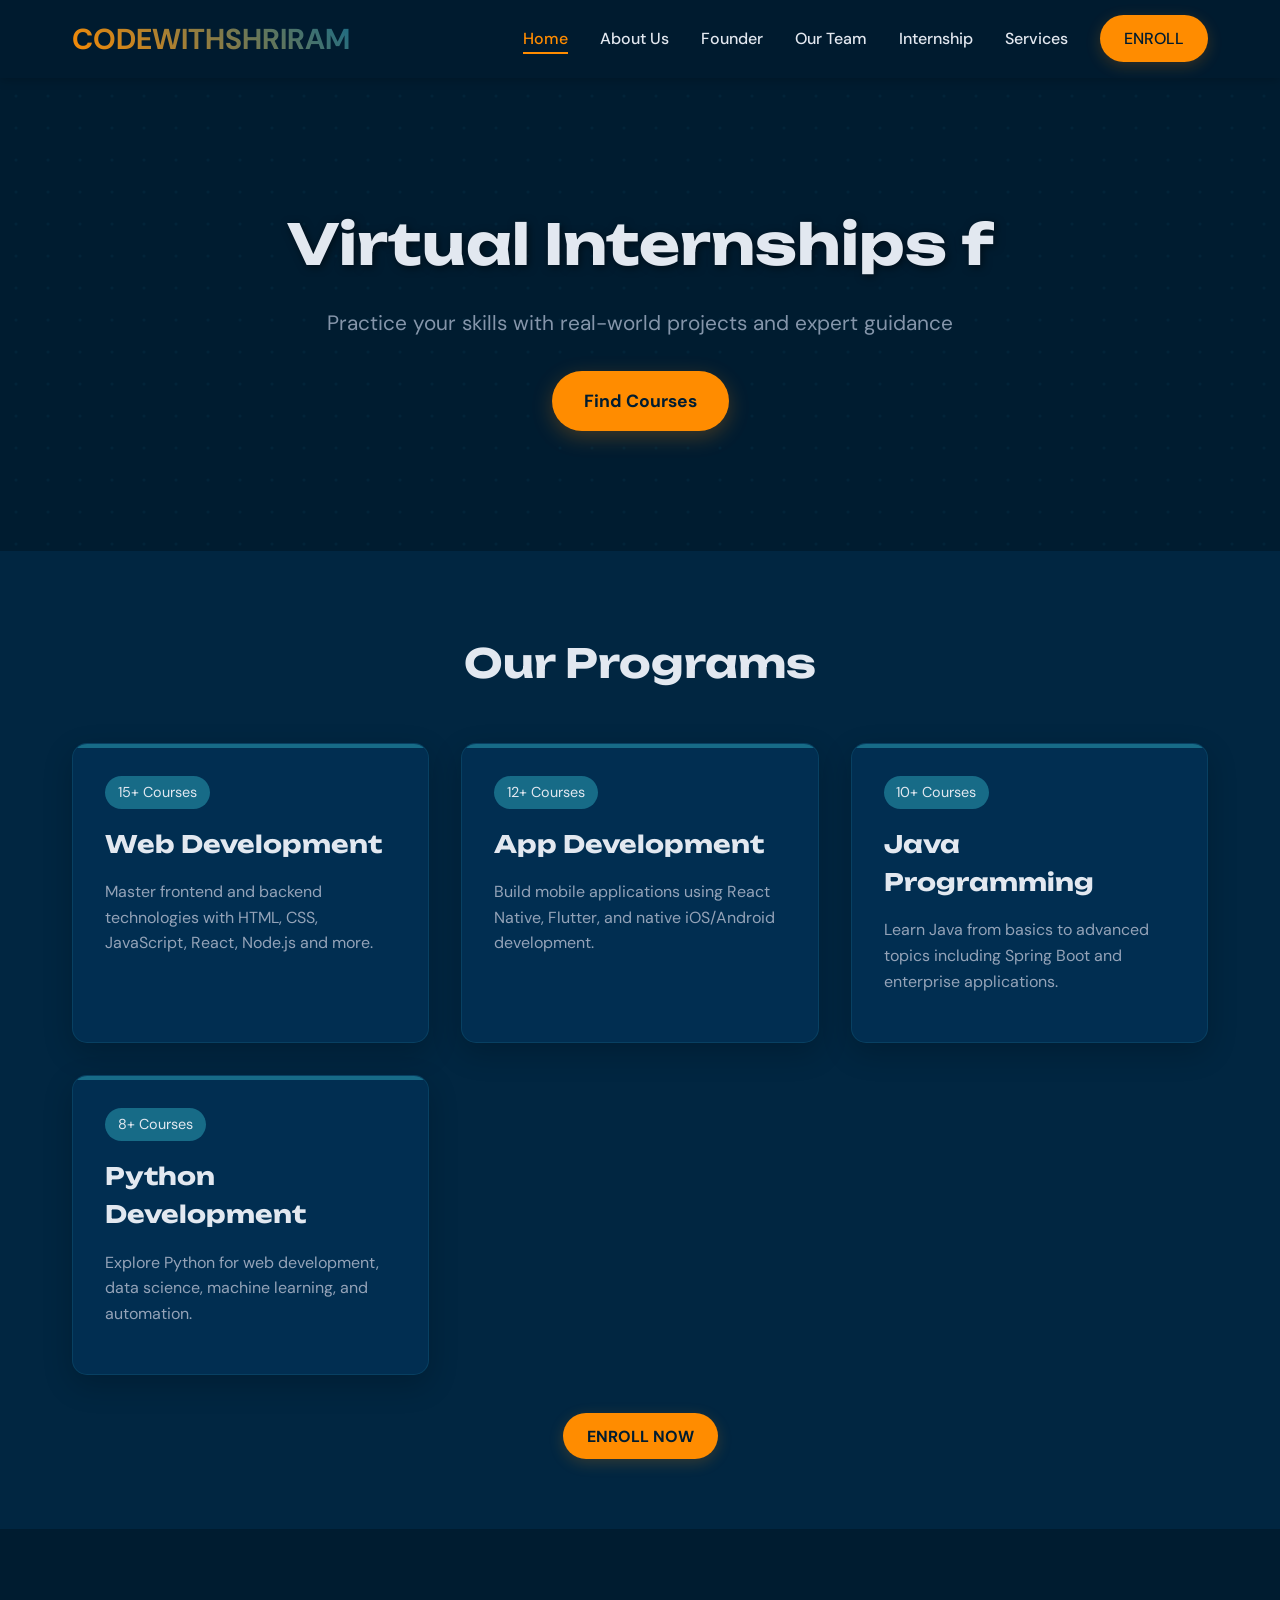
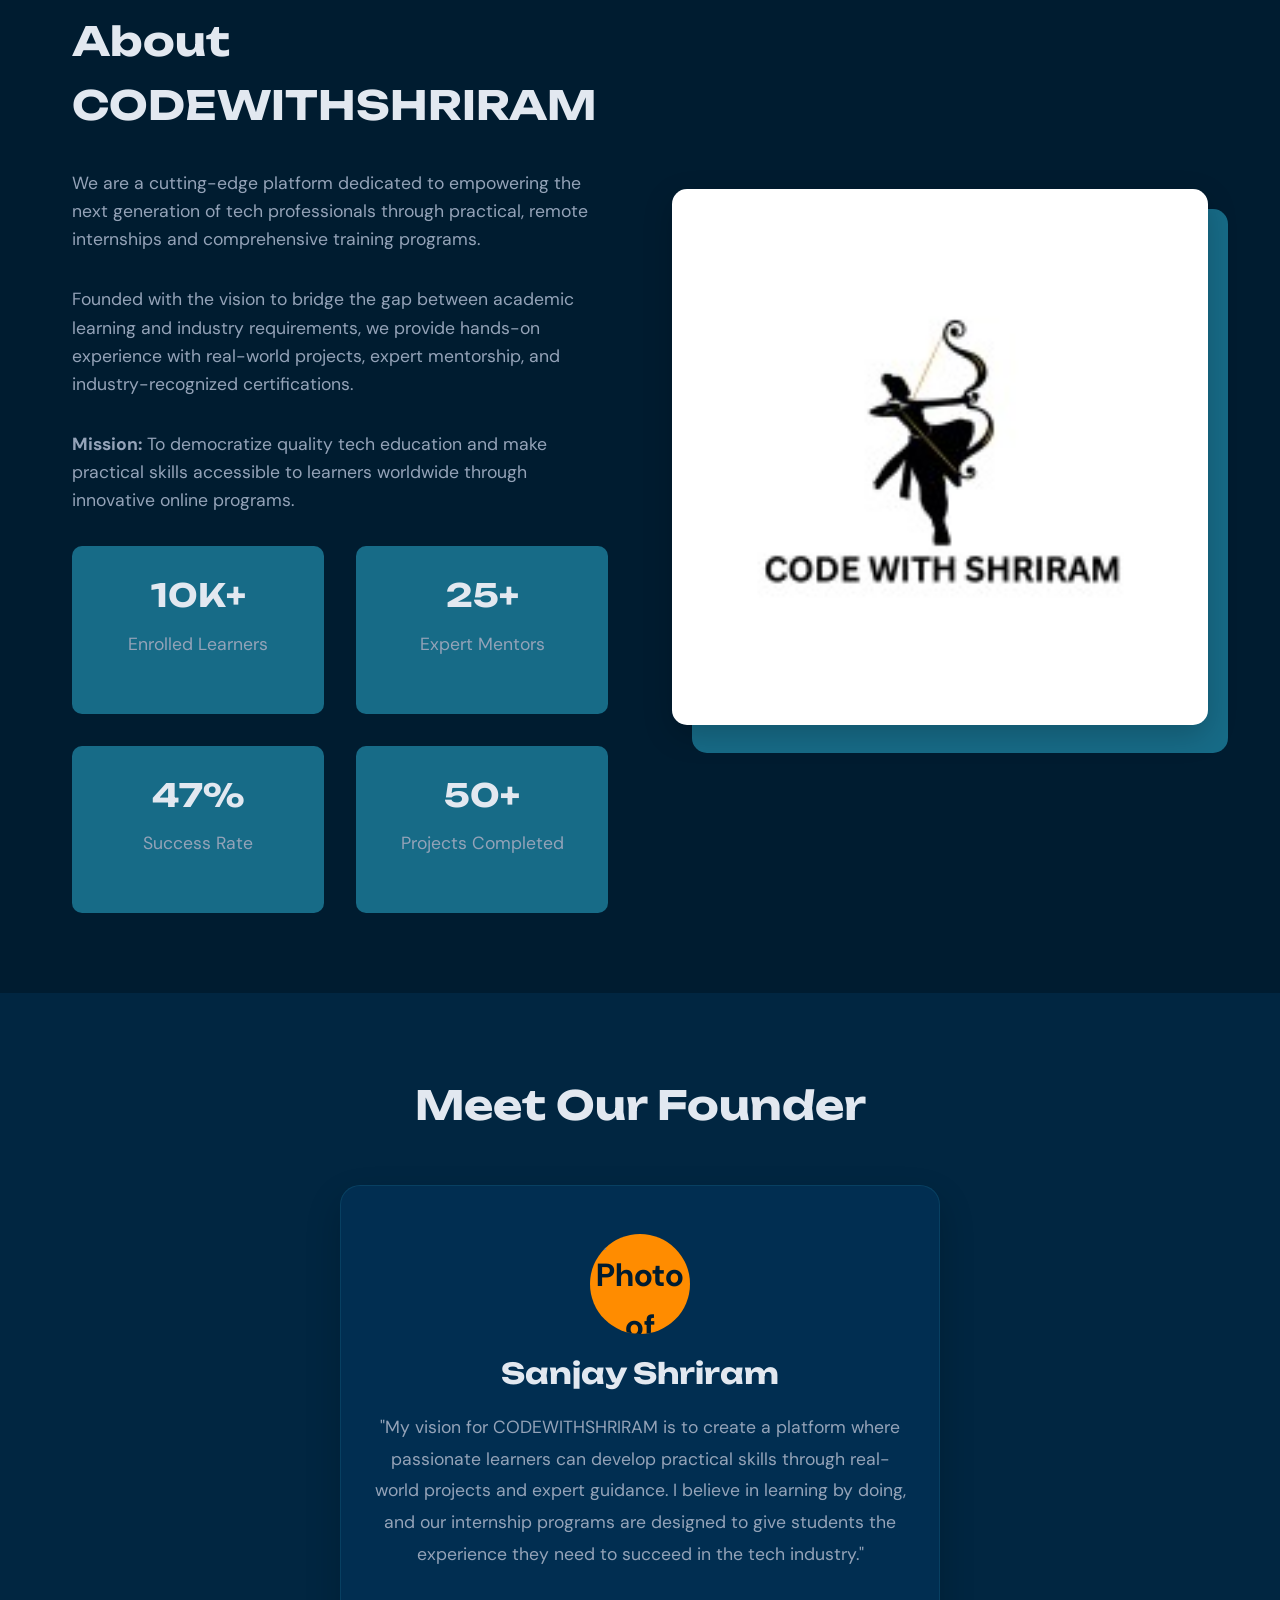
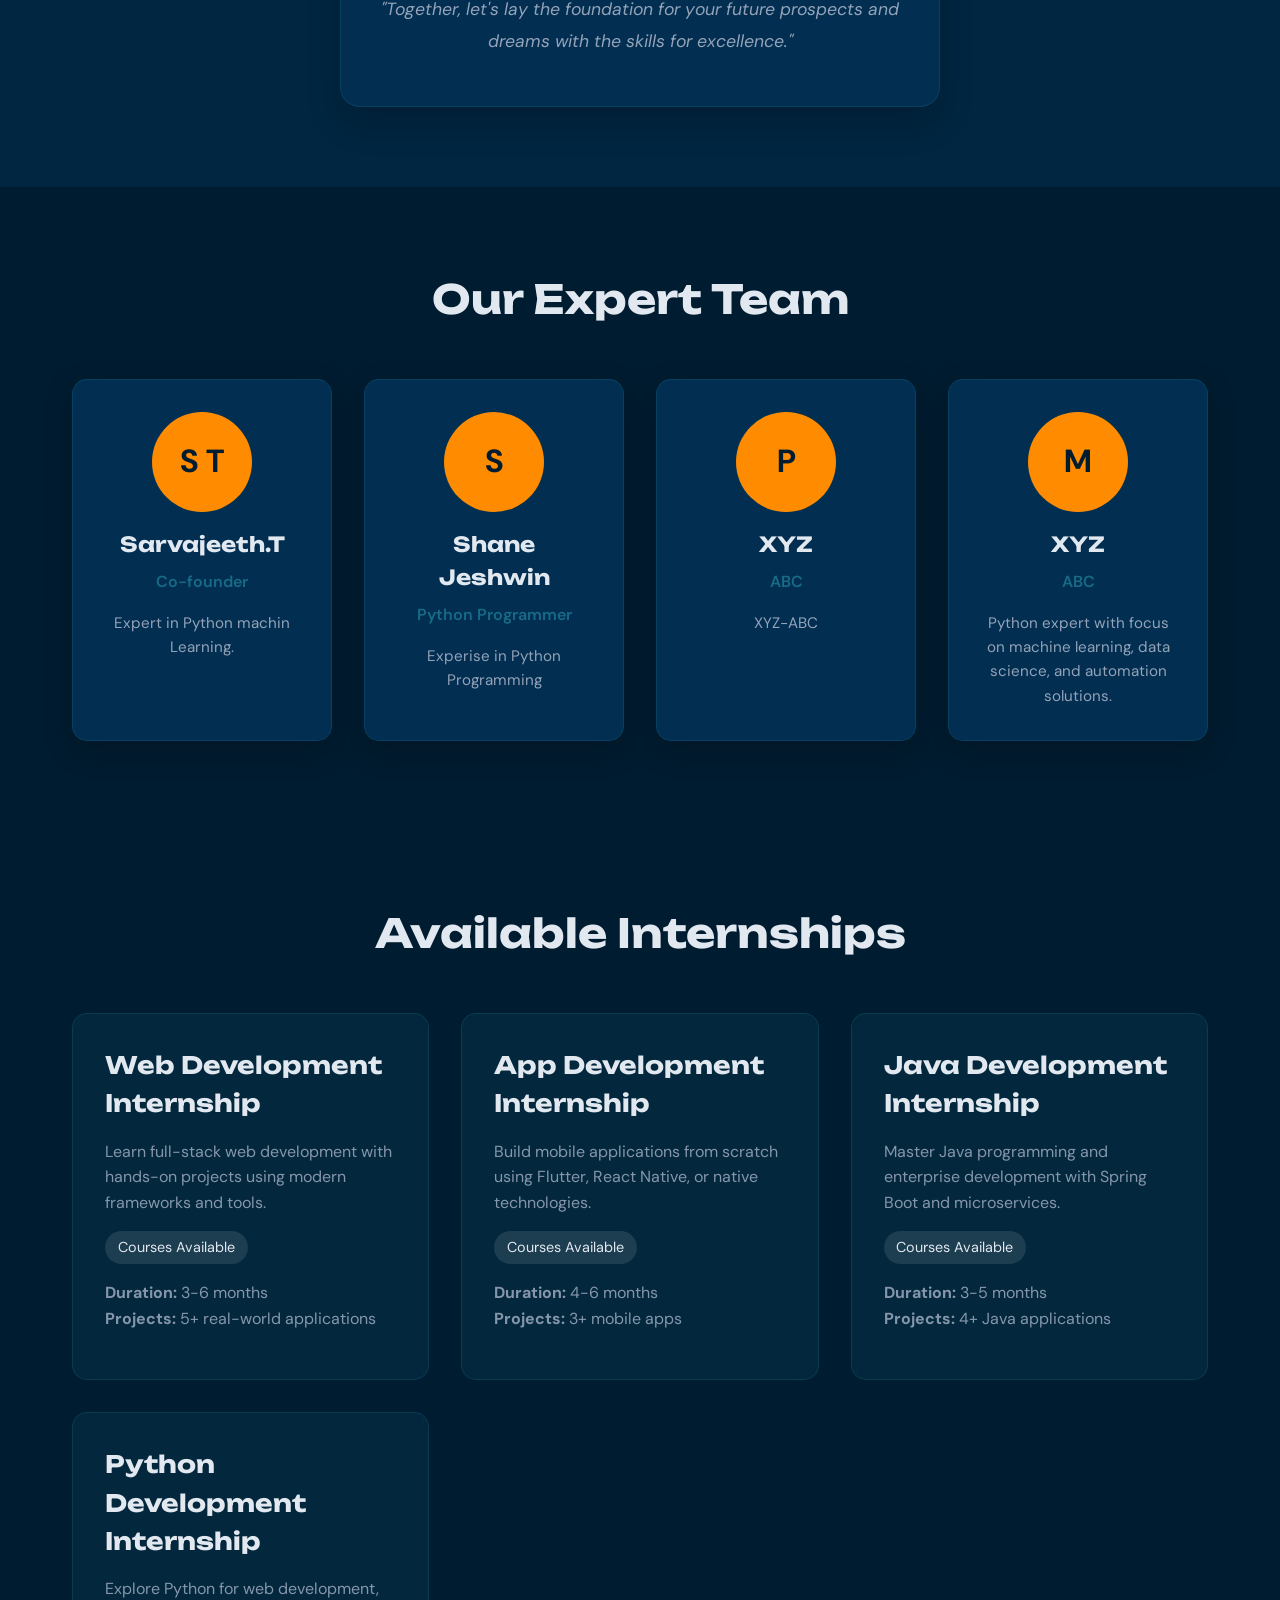
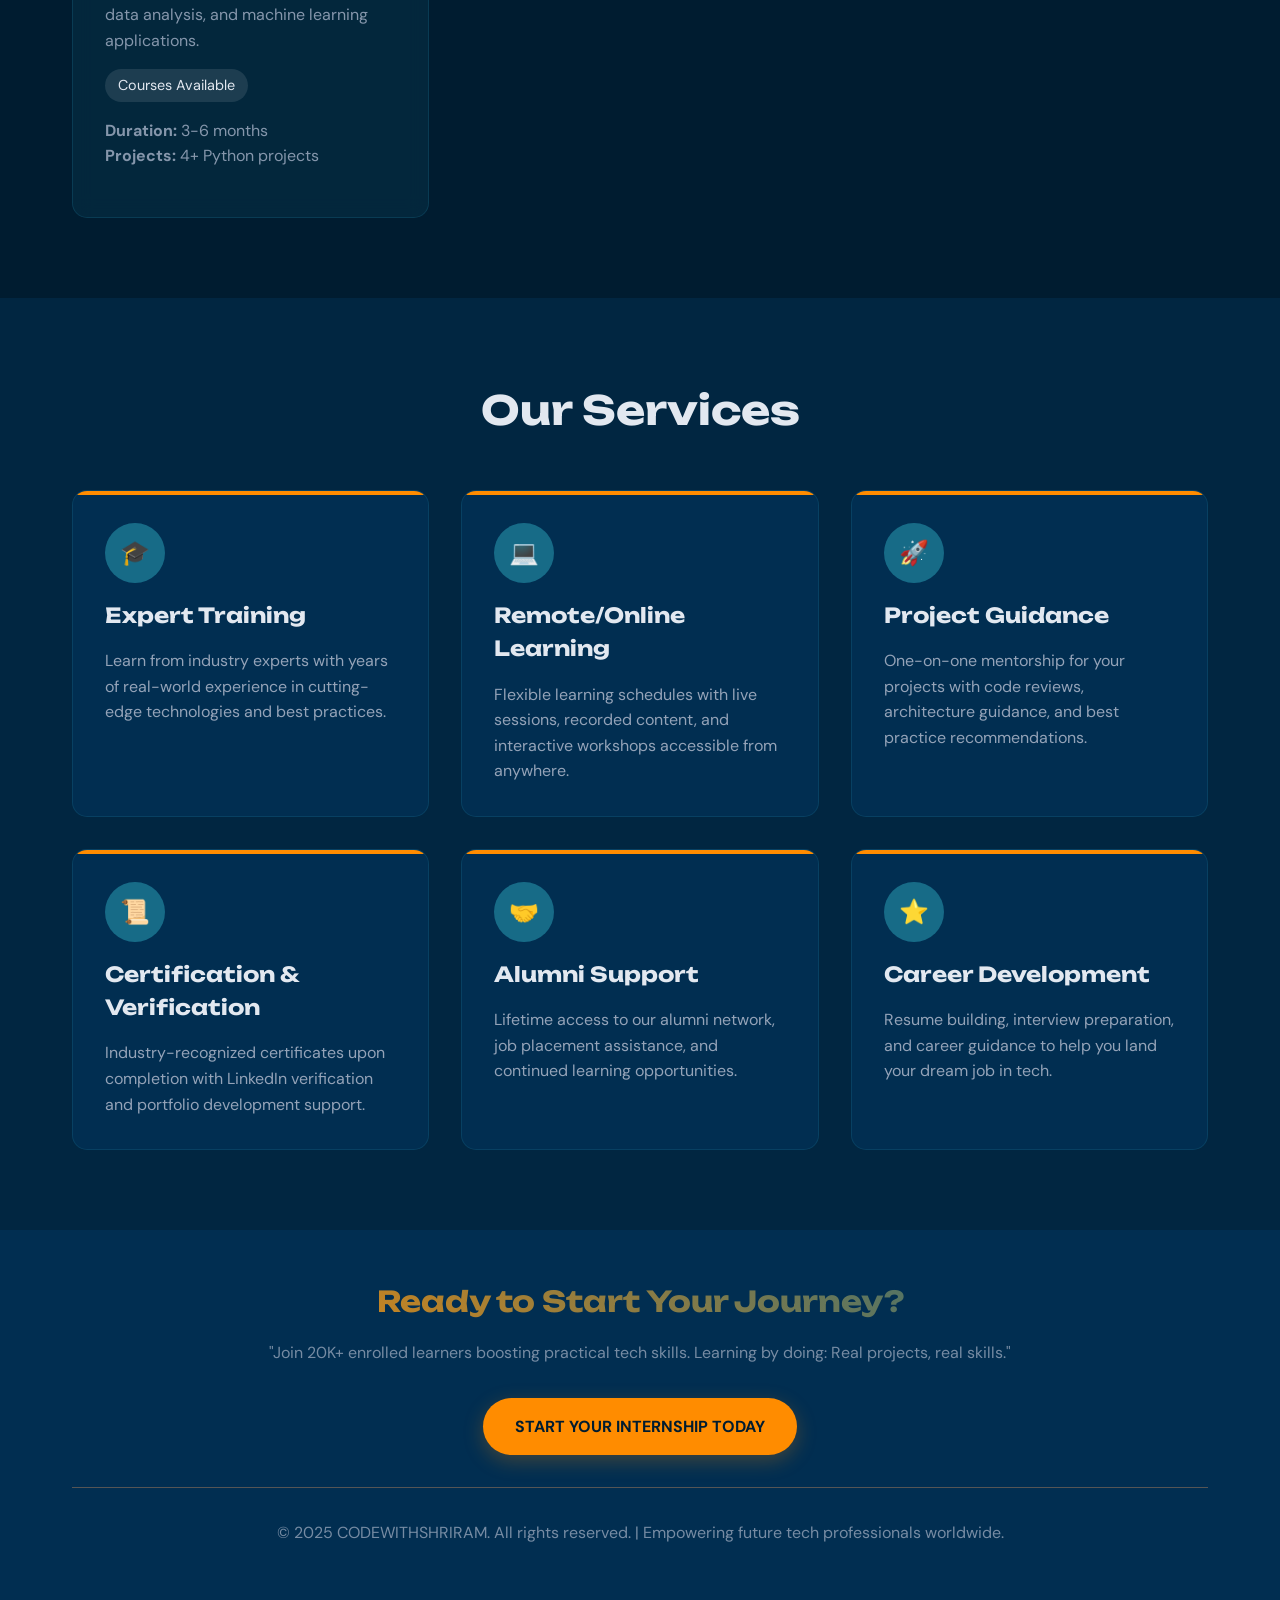
==== commit 9ece40ea: "Update index.html" ====
--- a/index.html
+++ b/index.html
@@ -97,7 +97,7 @@
                         </div>
                     </div>
                     <div class="about-image fade-in">
-                        <img src="cws.jpeg" alt="CODEWITHSHRIRAM workspace" class="about-img">
+                        <img src="img/cws.jpeg" alt="CODEWITHSHRIRAM workspace" class="about-img">
                         </div>
                     </div>
                 </div>
@@ -109,7 +109,7 @@
             <div class="container">
                 <h2 class="fade-in">Meet Our Founder</h2>
                 <div class="founder-card fade-in">
-                    <img src="Sanjay.jpeg" alt="Photo of Sanjay Shriram" class="member-image">
+                    <img src="img/Sanjay.jpeg" alt="Photo of Sanjay Shriram" class="member-image">
                     <h3>Sanjay Shriram</h3>
                     <p>"My vision for CODEWITHSHRIRAM is to create a platform where passionate learners can develop practical skills through real-world projects and expert guidance. I believe in learning by doing, and our internship programs are designed to give students the experience they need to succeed in the tech industry."</p>
                     <p style="margin-top: 1.5rem; font-style: italic;">"Together, let's lay the foundation for your future prospects and dreams with the skills for excellence."</p>
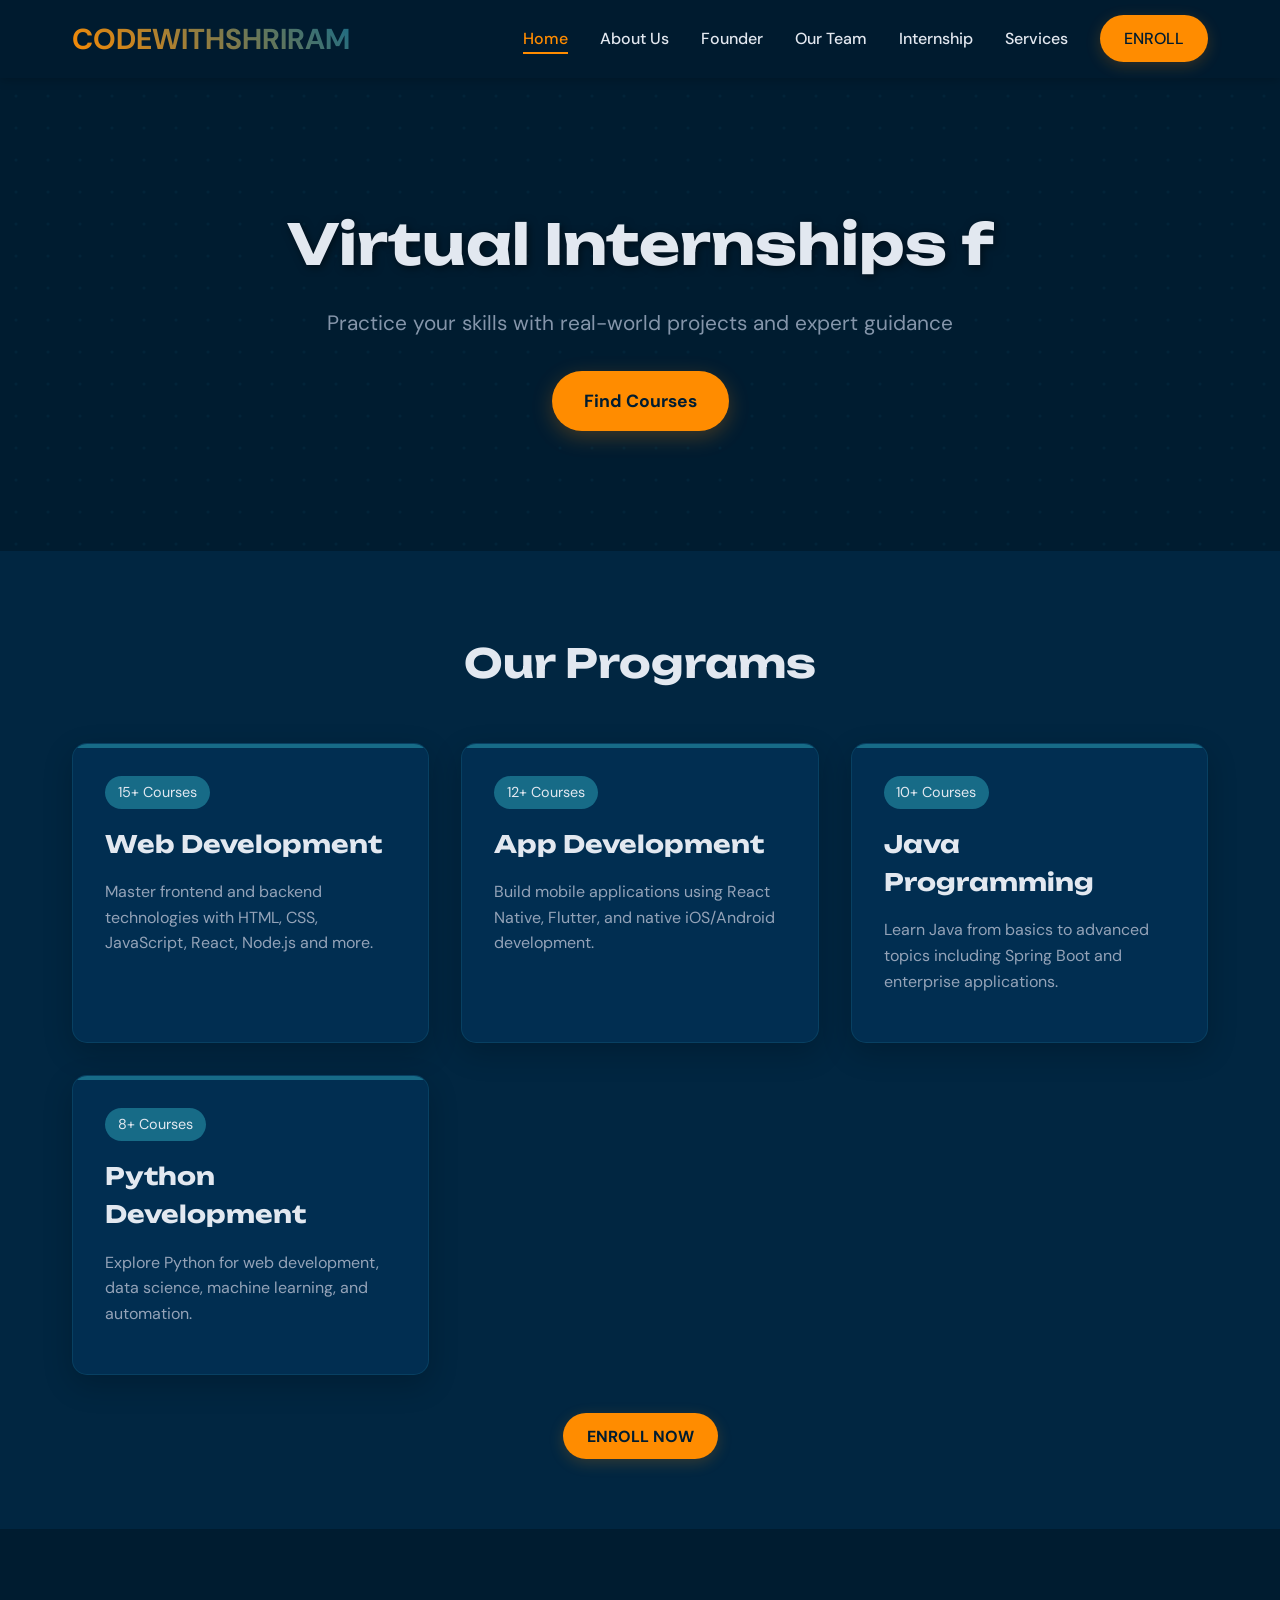
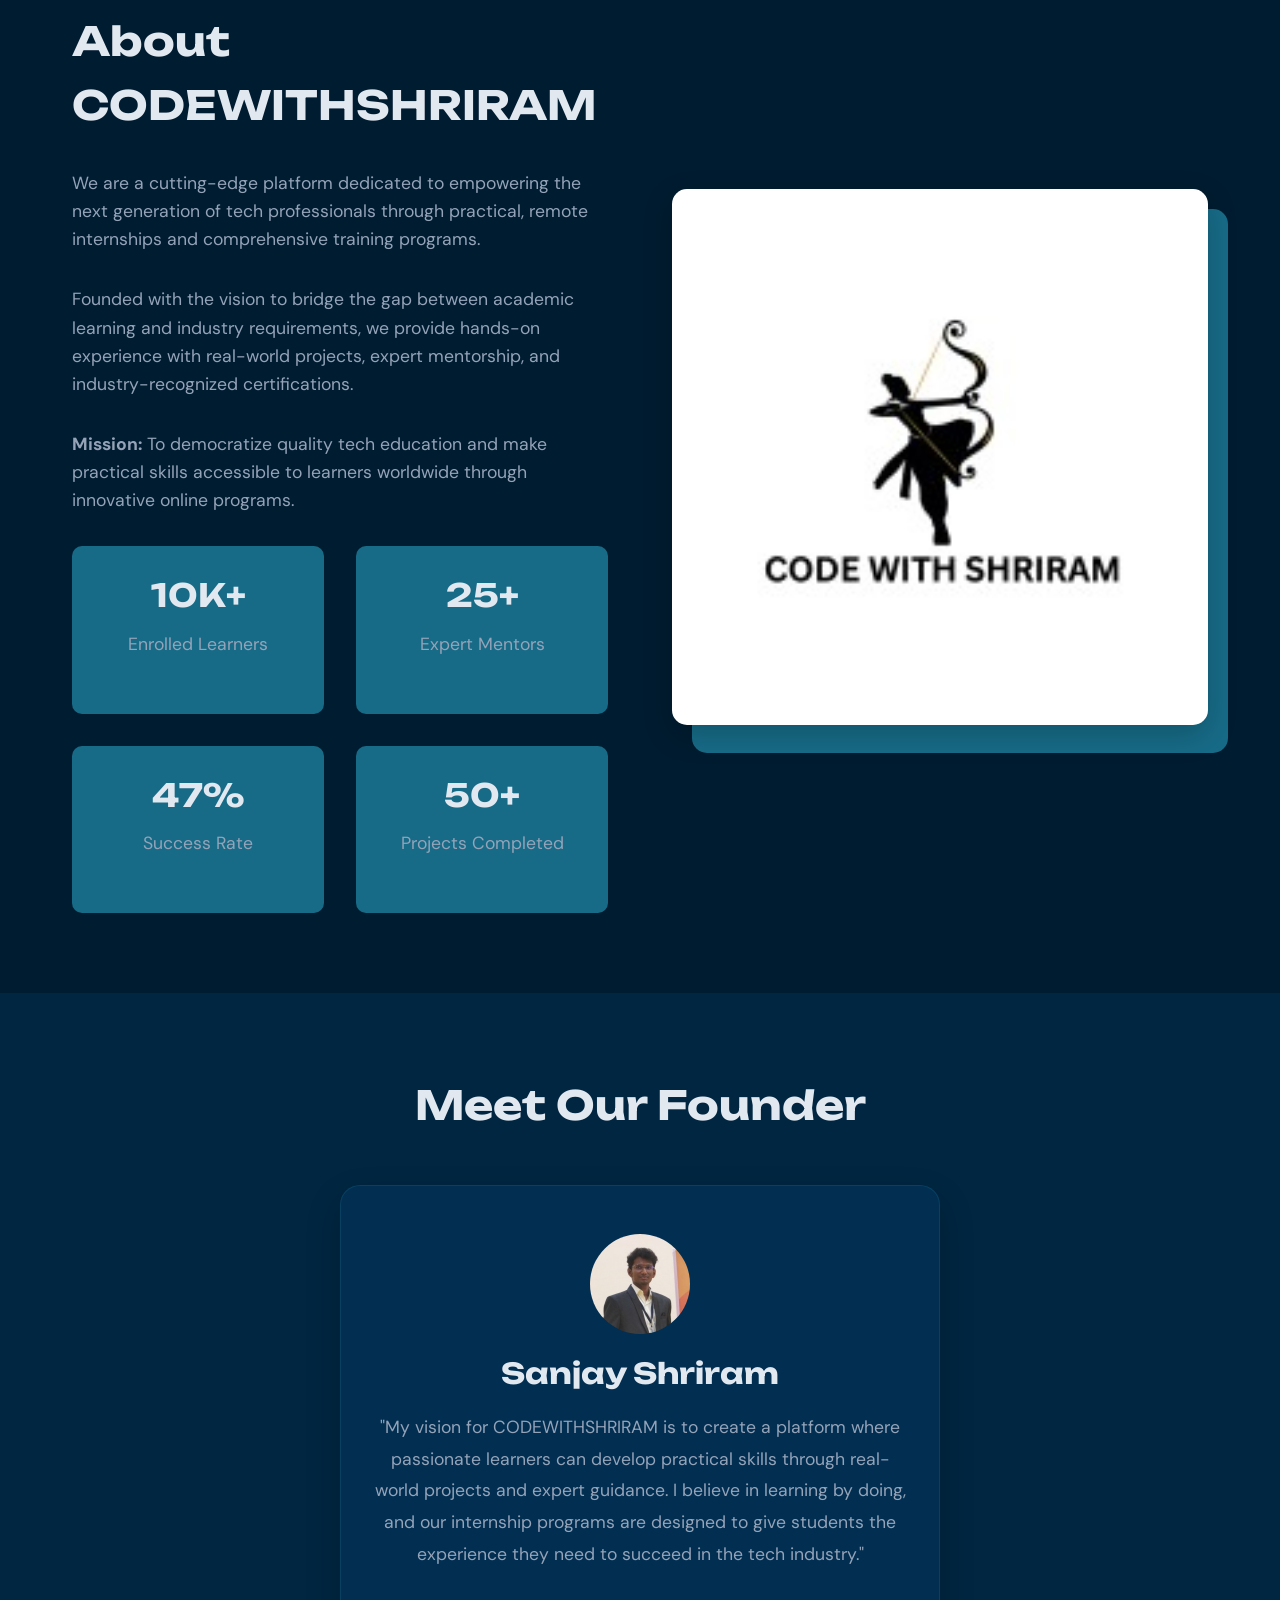
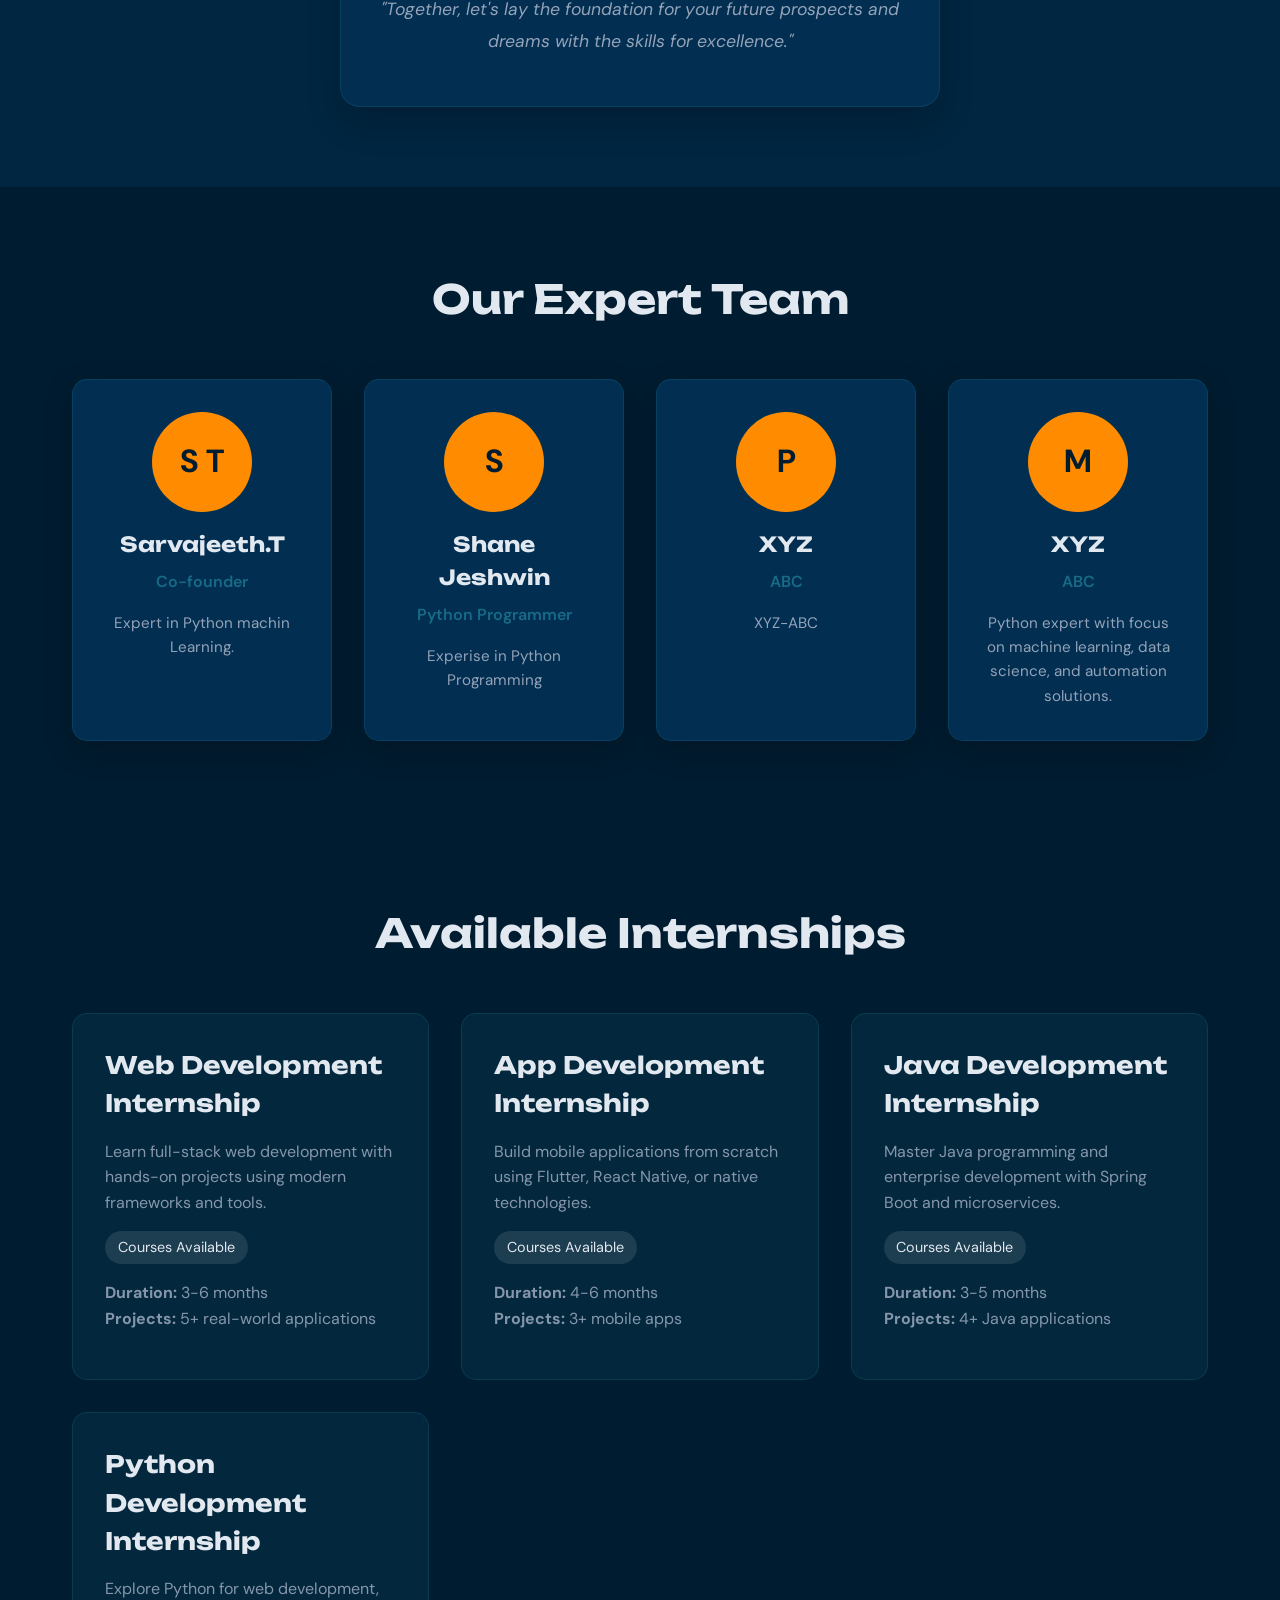
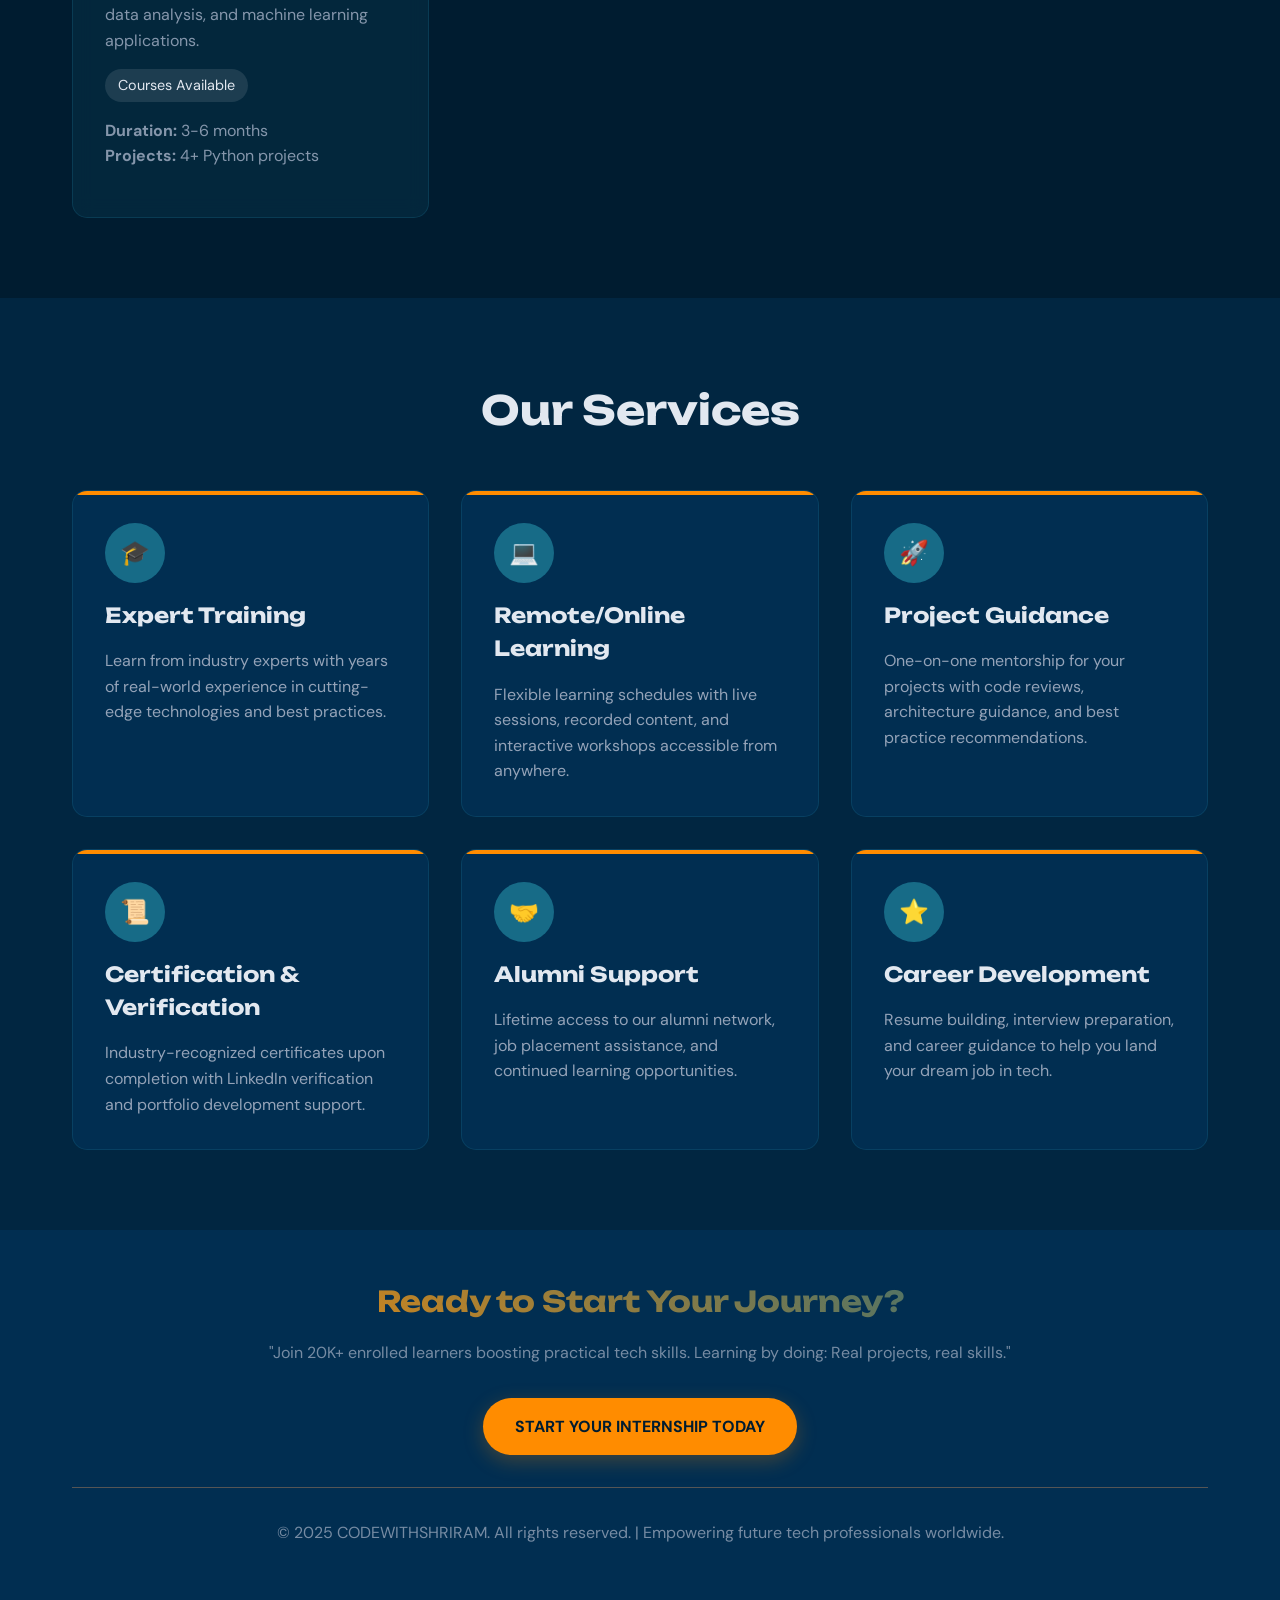
==== commit b84acd05: "Update index.html" ====
--- a/index.html
+++ b/index.html
@@ -109,7 +109,7 @@
             <div class="container">
                 <h2 class="fade-in">Meet Our Founder</h2>
                 <div class="founder-card fade-in">
-                    <img src="img/Sanjay.jpeg" alt="Photo of Sanjay Shriram" class="member-image">
+                    <img src="img/sanjay.jpeg" alt="Photo of Sanjay Shriram" class="member-image">
                     <h3>Sanjay Shriram</h3>
                     <p>"My vision for CODEWITHSHRIRAM is to create a platform where passionate learners can develop practical skills through real-world projects and expert guidance. I believe in learning by doing, and our internship programs are designed to give students the experience they need to succeed in the tech industry."</p>
                     <p style="margin-top: 1.5rem; font-style: italic;">"Together, let's lay the foundation for your future prospects and dreams with the skills for excellence."</p>
@@ -239,3 +239,4 @@
     <script src="script.js"></script>
 </body>
 </html>
+
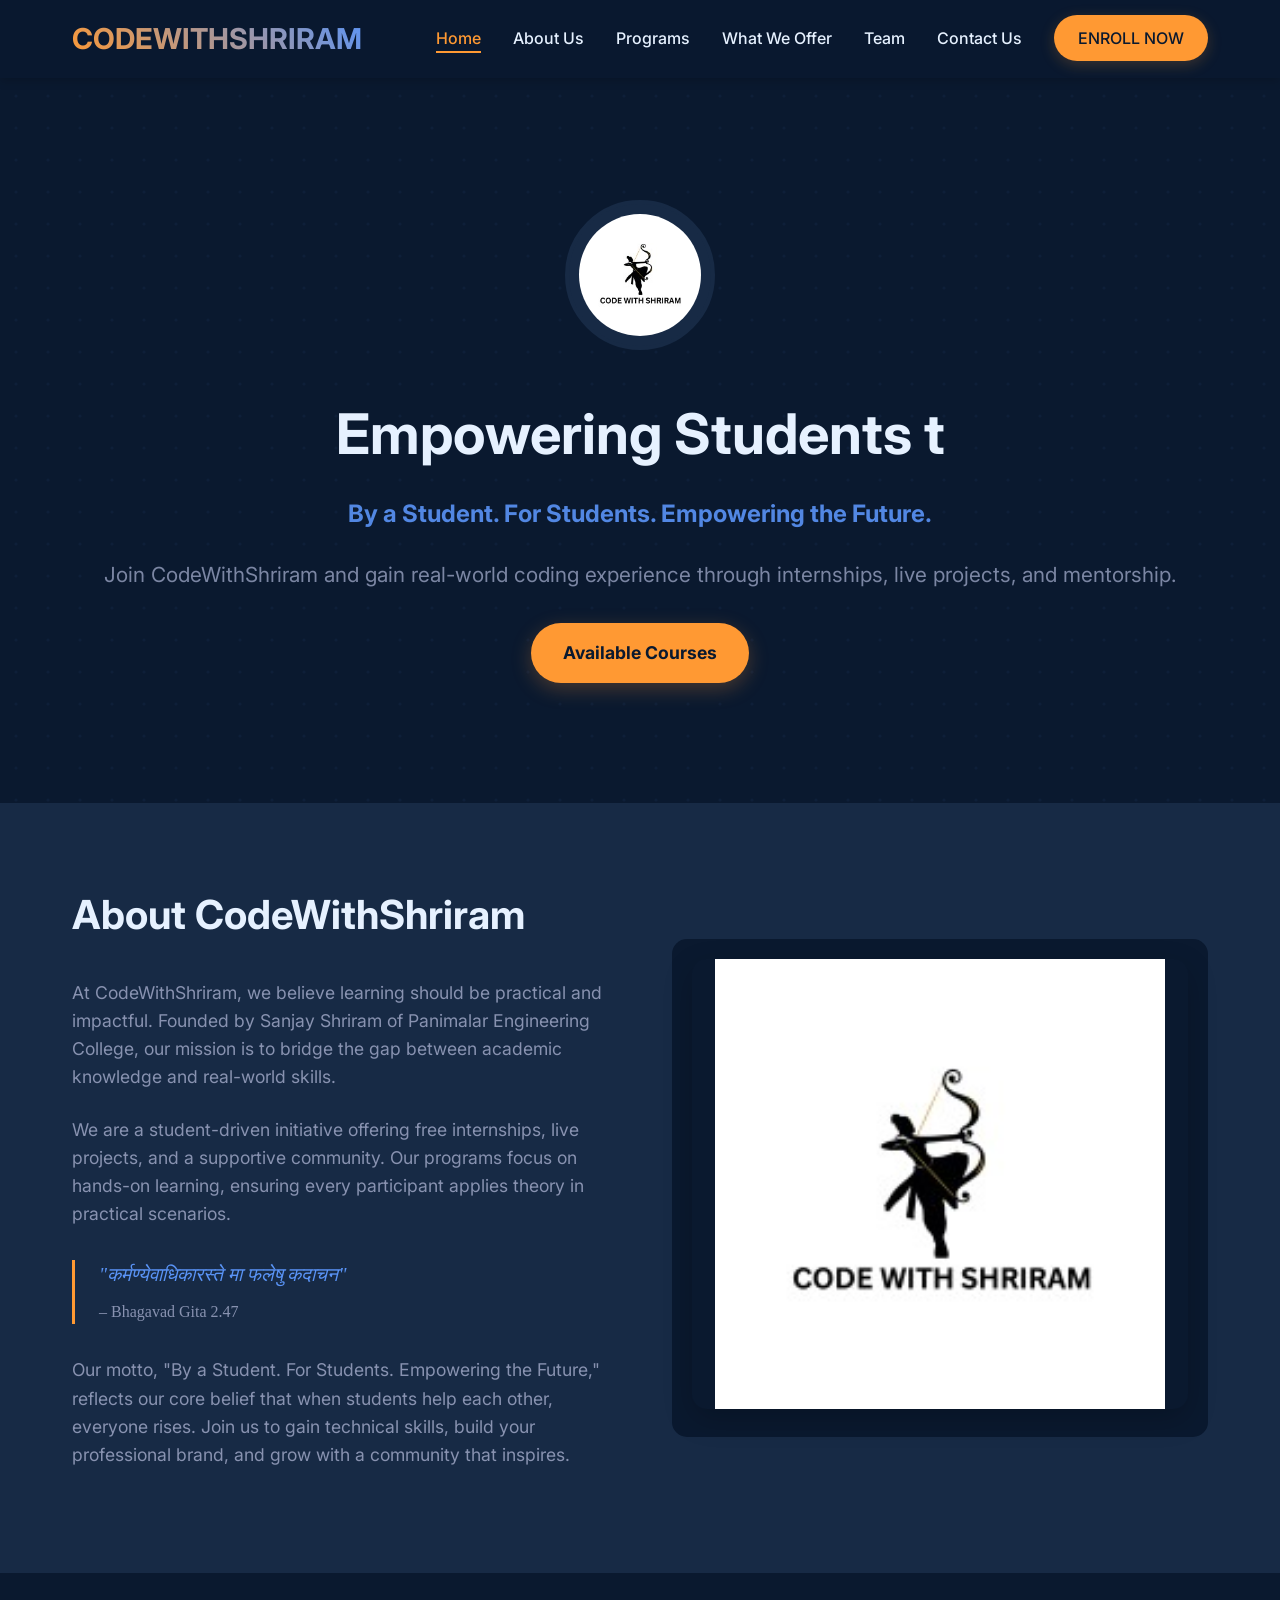
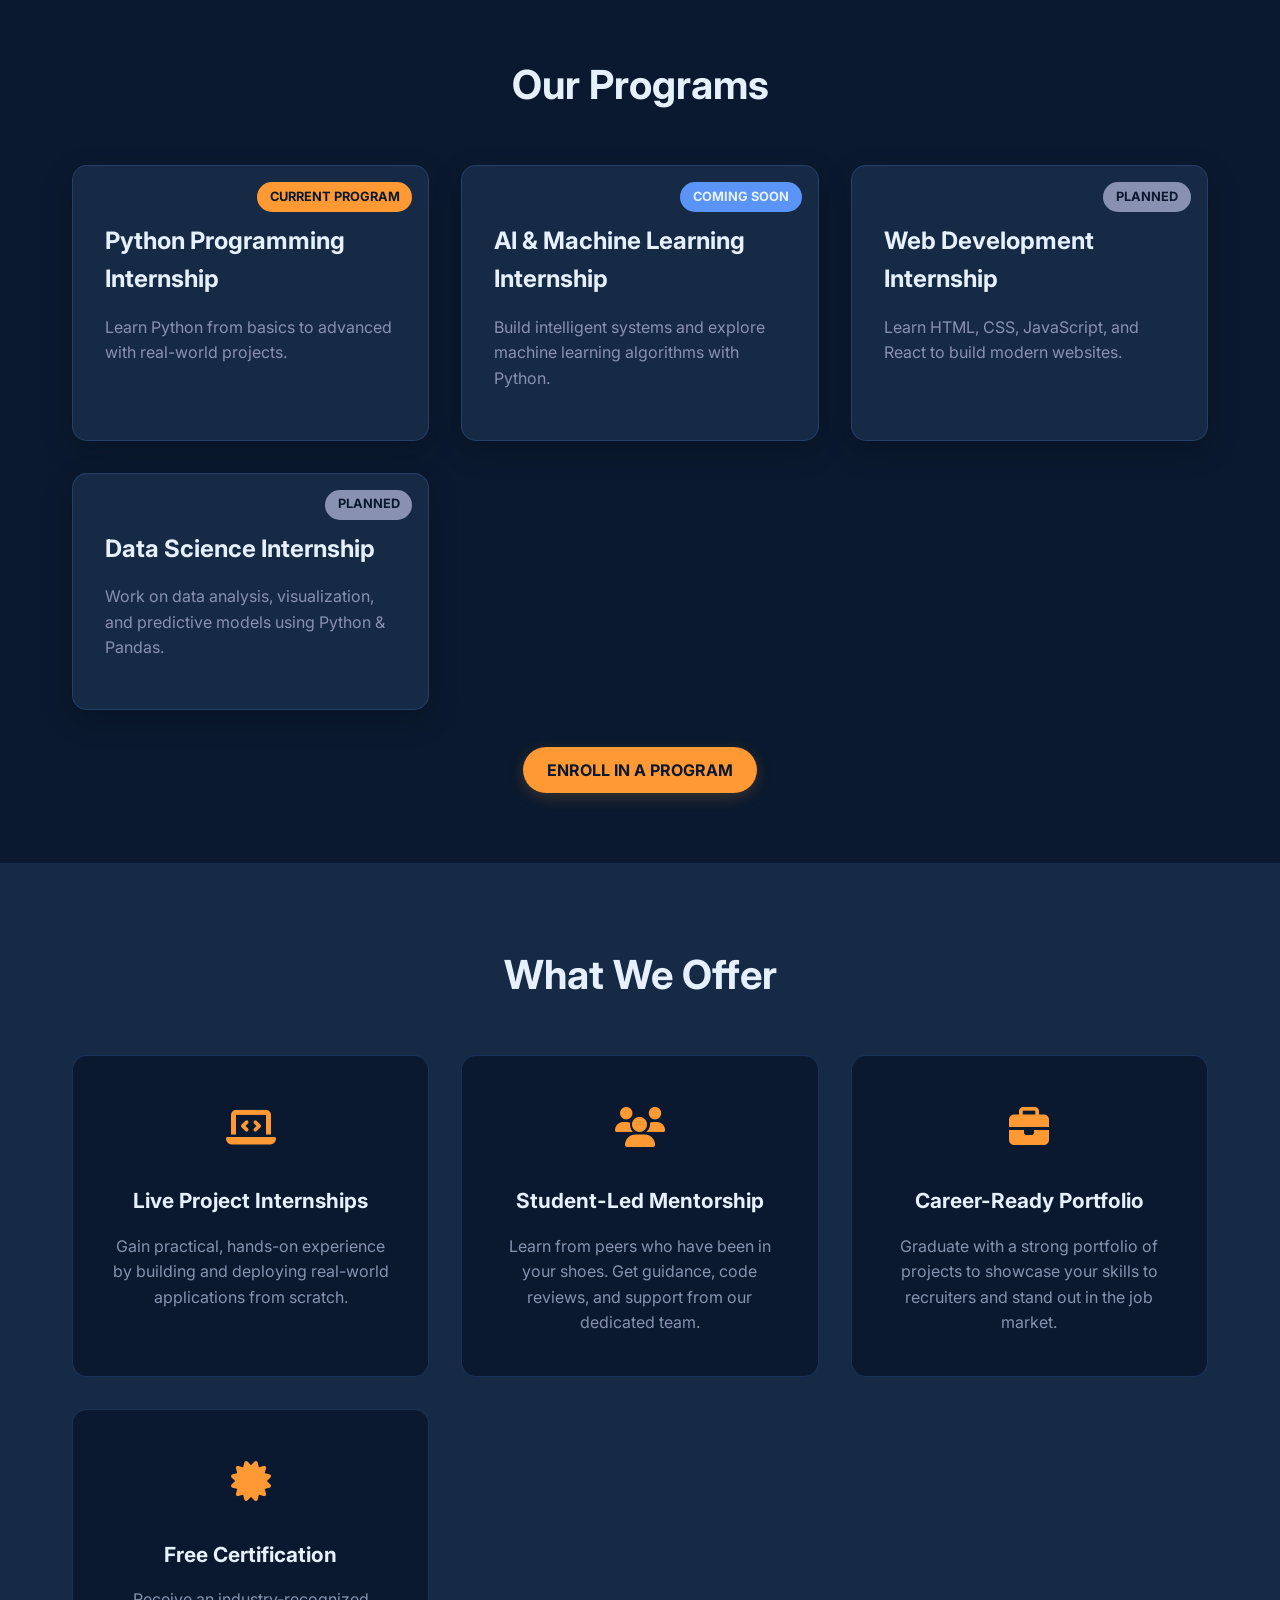
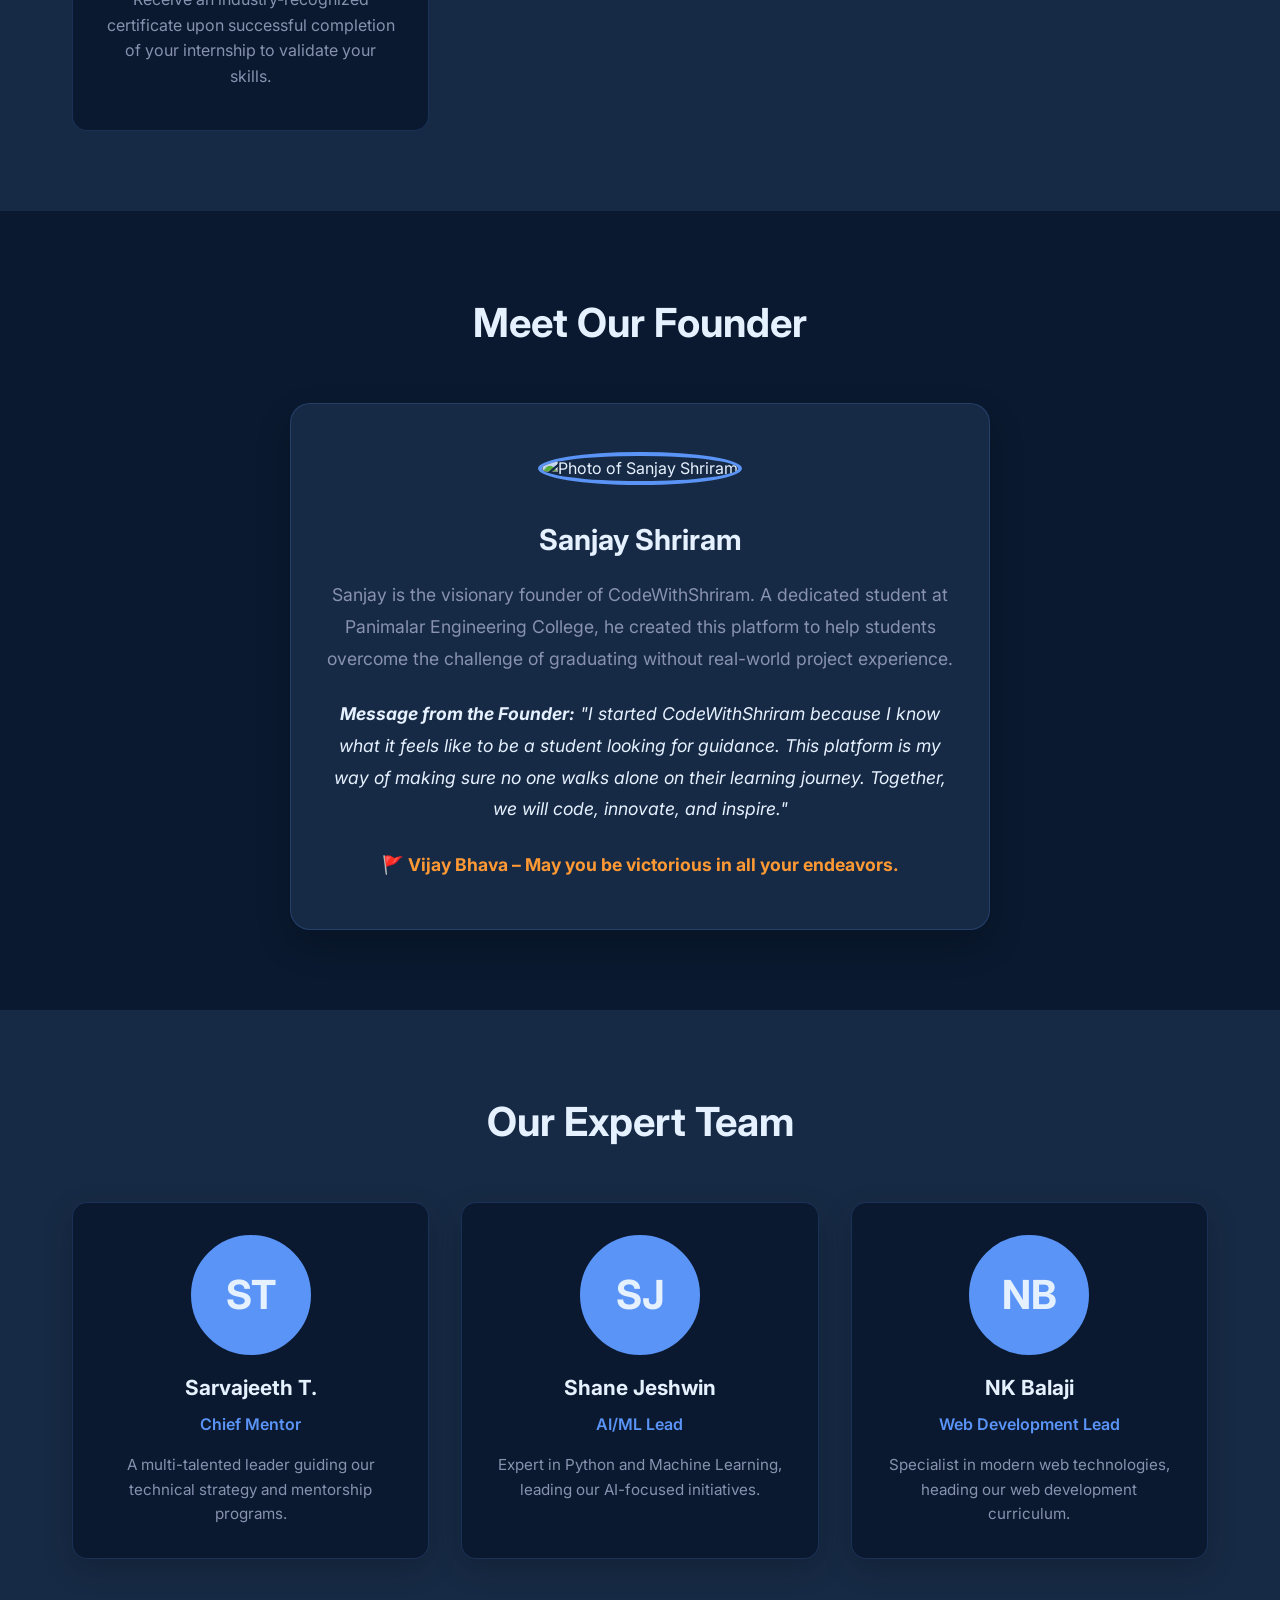
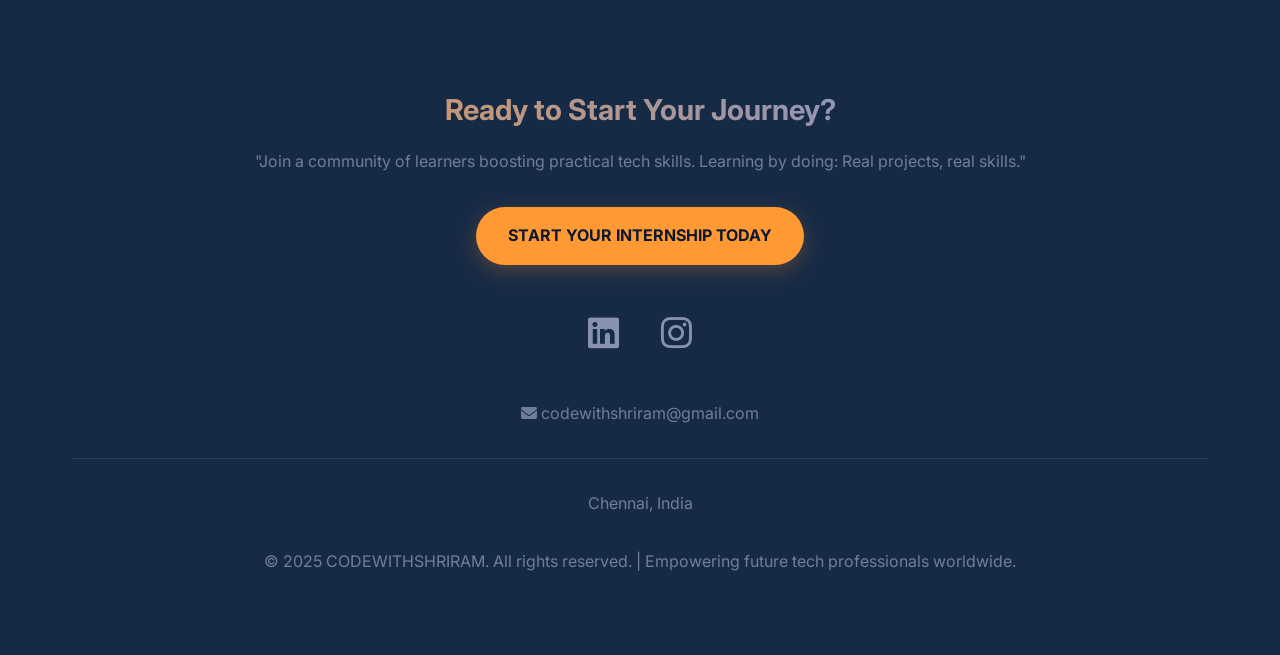
==== commit 9d2e7995: "Add files via upload" ====
--- a/index.html
+++ b/index.html
@@ -3,9 +3,11 @@
 <head>
     <meta charset="UTF-8">
     <meta name="viewport" content="width=device-width, initial-scale=1.0">
-    <title>CODEWITHSHRIRAM - Virtual Internships for Remote Learning</title>
+    <title>CODEWITHSHRIRAM - By a Student. For Students.</title>
     <!-- Link to the external CSS file -->
     <link rel="stylesheet" href="styles.css">
+    <!-- Font Awesome for social icons -->
+    <link rel="stylesheet" href="https://cdnjs.cloudflare.com/ajax/libs/font-awesome/6.5.1/css/all.min.css">
 </head>
 <body>
     <header>
@@ -15,11 +17,11 @@
             <ul class="nav-menu" id="navMenu">
                 <li><a href="#home">Home</a></li>
                 <li><a href="#about">About Us</a></li>
-                <li><a href="#founder">Founder</a></li>
-                <li><a href="#team">Our Team</a></li>
-                <li><a href="#internship">Internship</a></li>
-                <li><a href="#services">Services</a></li>
-                <li><a href="#" class="enroll-btn" onclick="enrollNow()">ENROLL</a></li>
+                <li><a href="#programs">Programs</a></li>
+                <li><a href="#offerings">What We Offer</a></li>
+                <li><a href="#team">Team</a></li>
+                <li><a href="#contact">Contact Us</a></li>
+                <li><a href="#" class="enroll-btn" onclick="enrollNow()">ENROLL NOW</a></li>
             </ul>
         </nav>
     </header>
@@ -29,41 +31,11 @@
         <section id="home" class="hero">
             <div class="container">
                 <div class="hero-content fade-in">
-                    <h1>Virtual Internships for Remote Learning</h1>
-                    <p>Practice your skills with real-world projects and expert guidance</p>
-                    <a href="#internship" class="hero-btn">Find Courses</a>
-                </div>
-            </div>
-        </section>
-
-        <!-- Programs Overview -->
-        <section class="programs">
-            <div class="container">
-                <h2 class="fade-in">Our Programs</h2>
-                <div class="program-grid">
-                    <div class="program-card fade-in">
-                        <div class="course-count">15+ Courses</div>
-                        <h3>Web Development</h3>
-                        <p>Master frontend and backend technologies with HTML, CSS, JavaScript, React, Node.js and more.</p>
-                    </div>
-                    <div class="program-card fade-in">
-                        <div class="course-count">12+ Courses</div>
-                        <h3>App Development</h3>
-                        <p>Build mobile applications using React Native, Flutter, and native iOS/Android development.</p>
-                    </div>
-                    <div class="program-card fade-in">
-                        <div class="course-count">10+ Courses</div>
-                        <h3>Java Programming</h3>
-                        <p>Learn Java from basics to advanced topics including Spring Boot and enterprise applications.</p>
-                    </div>
-                    <div class="program-card fade-in">
-                        <div class="course-count">8+ Courses</div>
-                        <h3>Python Development</h3>
-                        <p>Explore Python for web development, data science, machine learning, and automation.</p>
-                    </div>
-                </div>
-                <div style="text-align: center; margin-top: 2rem;">
-                    <a href="#" class="enroll-btn" onclick="enrollNow()">ENROLL NOW</a>
+                    <img src="img/cws.jpeg" alt="CodeWithShriram Logo" class="hero-logo">
+                    <h1>Empowering Students to Code, Build, and Grow</h1>
+                    <p class="motto">By a Student. For Students. Empowering the Future.</p>
+                    <p>Join CodeWithShriram and gain real-world coding experience through internships, live projects, and mentorship.</p>
+                    <a href="#programs" class="hero-btn">Available Courses</a>
                 </div>
             </div>
         </section>
@@ -73,32 +45,78 @@
             <div class="container">
                 <div class="about-content">
                     <div class="about-text fade-in">
-                        <h2>About CODEWITHSHRIRAM</h2>
-                        <p>We are a cutting-edge platform dedicated to empowering the next generation of tech professionals through practical, remote internships and comprehensive training programs.</p>
-                        <p>Founded with the vision to bridge the gap between academic learning and industry requirements, we provide hands-on experience with real-world projects, expert mentorship, and industry-recognized certifications.</p>
-                        <p><strong>Mission:</strong> To democratize quality tech education and make practical skills accessible to learners worldwide through innovative online programs.</p>
-                        <div class="stats">
-                            <div class="stat">
-                                <h3>20K+</h3>
-                                <p>Enrolled Learners</p>
-                            </div>
-                            <div class="stat">
-                                <h3>50+</h3>
-                                <p>Expert Mentors</p>
-                            </div>
-                            <div class="stat">
-                                <h3>95%</h3>
-                                <p>Success Rate</p>
-                            </div>
-                            <div class="stat">
-                                <h3>100+</h3>
-                                <p>Projects Completed</p>
-                            </div>
-                        </div>
+                        <h2>About CodeWithShriram</h2>
+                        <p>At CodeWithShriram, we believe learning should be practical and impactful. Founded by Sanjay Shriram of Panimalar Engineering College, our mission is to bridge the gap between academic knowledge and real-world skills.</p>
+                        <p>We are a student-driven initiative offering free internships, live projects, and a supportive community. Our programs focus on hands-on learning, ensuring every participant applies theory in practical scenarios.</p>
+                        <blockquote class="quote">
+                            "कर्मण्येवाधिकारस्ते मा फलेषु कदाचन"
+                            <cite>– Bhagavad Gita 2.47</cite>
+                        </blockquote>
+                        <p>Our motto, "By a Student. For Students. Empowering the Future," reflects our core belief that when students help each other, everyone rises. Join us to gain technical skills, build your professional brand, and grow with a community that inspires.</p>
                     </div>
                     <div class="about-image fade-in">
-                        <img src="img/cws.jpeg" alt="CODEWITHSHRIRAM workspace" class="about-img">
-                        </div>
+                        <img src="img/cws.jpeg" alt="CodeWithShriram community" class="about-img">
+                    </div>
+                </div>
+            </div>
+        </section>
+
+        <!-- Our Programs Section -->
+        <section id="programs" class="programs">
+            <div class="container">
+                <h2 class="fade-in">Our Programs</h2>
+                <div class="program-grid">
+                    <div class="program-card fade-in">
+                        <div class="program-status current">Current Program</div>
+                        <h3>Python Programming Internship</h3>
+                        <p>Learn Python from basics to advanced with real-world projects.</p>
+                    </div>
+                    <div class="program-card fade-in">
+                        <div class="program-status coming-soon">Coming Soon</div>
+                        <h3>AI & Machine Learning Internship</h3>
+                        <p>Build intelligent systems and explore machine learning algorithms with Python.</p>
+                    </div>
+                    <div class="program-card fade-in">
+                        <div class="program-status planned">Planned</div>
+                        <h3>Web Development Internship</h3>
+                        <p>Learn HTML, CSS, JavaScript, and React to build modern websites.</p>
+                    </div>
+                    <div class="program-card fade-in">
+                        <div class="program-status planned">Planned</div>
+                        <h3>Data Science Internship</h3>
+                        <p>Work on data analysis, visualization, and predictive models using Python & Pandas.</p>
+                    </div>
+                </div>
+                 <div style="text-align: center; margin-top: 2rem;">
+                    <a href="#" class="enroll-btn" onclick="enrollNow()">ENROLL IN A PROGRAM</a>
+                </div>
+            </div>
+        </section>
+        
+        <!-- What We Offer Section -->
+        <section id="offerings" class="services">
+            <div class="container">
+                <h2 class="fade-in">What We Offer</h2>
+                <div class="services-grid">
+                    <div class="service-card fade-in">
+                        <div class="service-icon"><i class="fas fa-laptop-code"></i></div>
+                        <h3>Live Project Internships</h3>
+                        <p>Gain practical, hands-on experience by building and deploying real-world applications from scratch.</p>
+                    </div>
+                    <div class="service-card fade-in">
+                        <div class="service-icon"><i class="fas fa-users"></i></div>
+                        <h3>Student-Led Mentorship</h3>
+                        <p>Learn from peers who have been in your shoes. Get guidance, code reviews, and support from our dedicated team.</p>
+                    </div>
+                    <div class="service-card fade-in">
+                        <div class="service-icon"><i class="fas fa-briefcase"></i></div>
+                        <h3>Career-Ready Portfolio</h3>
+                        <p>Graduate with a strong portfolio of projects to showcase your skills to recruiters and stand out in the job market.</p>
+                    </div>
+                     <div class="service-card fade-in">
+                        <div class="service-icon"><i class="fas fa-certificate"></i></div>
+                        <h3>Free Certification</h3>
+                        <p>Receive an industry-recognized certificate upon successful completion of your internship to validate your skills.</p>
                     </div>
                 </div>
             </div>
@@ -109,10 +127,11 @@
             <div class="container">
                 <h2 class="fade-in">Meet Our Founder</h2>
                 <div class="founder-card fade-in">
-                    <img src="img/sanjay.jpeg" alt="Photo of Sanjay Shriram" class="member-image">
+                    <img src="img/Sanjay.jpeg" alt="Photo of Sanjay Shriram" class="founder-image-pic">
                     <h3>Sanjay Shriram</h3>
-                    <p>"My vision for CODEWITHSHRIRAM is to create a platform where passionate learners can develop practical skills through real-world projects and expert guidance. I believe in learning by doing, and our internship programs are designed to give students the experience they need to succeed in the tech industry."</p>
-                    <p style="margin-top: 1.5rem; font-style: italic;">"Together, let's lay the foundation for your future prospects and dreams with the skills for excellence."</p>
+                    <p>Sanjay is the visionary founder of CodeWithShriram. A dedicated student at Panimalar Engineering College, he created this platform to help students overcome the challenge of graduating without real-world project experience.</p>
+                    <p class="message"><strong>Message from the Founder:</strong> "I started CodeWithShriram because I know what it feels like to be a student looking for guidance. This platform is my way of making sure no one walks alone on their learning journey. Together, we will code, innovate, and inspire."</p>
+                    <p class="motto">🚩 Vijay Bhava – May you be victorious in all your endeavors.</p>
                 </div>
             </div>
         </section>
@@ -123,100 +142,22 @@
                 <h2 class="fade-in">Our Expert Team</h2>
                 <div class="team-grid">
                     <div class="team-member fade-in">
-                        <div class="member-image">S T</div>
-                        <h3>Sarvajeeth.T</h3>
-                        <div class="role">Co-founder</div>
-                        <p>Expert in Python machin Learning.</p>
+                        <div class="member-image">ST</div>
+                        <h3>Sarvajeeth T.</h3>
+                        <div class="role">Chief Mentor</div>
+                        <p>A multi-talented leader guiding our technical strategy and mentorship programs.</p>
                     </div>
                     <div class="team-member fade-in">
-                        <div class="member-image">S</div>
+                        <div class="member-image">SJ</div>
                         <h3>Shane Jeshwin</h3>
-                        <div class="role">Python Programmer</div>
-                        <p>Experise in Python Programming</p>
+                        <div class="role">AI/ML Lead</div>
+                        <p>Expert in Python and Machine Learning, leading our AI-focused initiatives.</p>
                     </div>
                     <div class="team-member fade-in">
-                        <div class="member-image">P</div>
-                        <h3>XYZ</h3>
-                        <div class="role">ABC</div>
-                        <p>XYZ-ABC</p>
-                    </div>
-                    <div class="team-member fade-in">
-                        <div class="member-image">M</div>
-                        <h3>XYZ</h3>
-                        <div class="role">ABC</div>
-                        <p>Python expert with focus on machine learning, data science, and automation solutions.</p>
-                    </div>
-                </div>
-            </div>
-        </section>
-
-        <!-- Internship Section -->
-        <section id="internship" class="internship">
-            <div class="container">
-                <h2 class="fade-in">Available Internships</h2>
-                <div class="internship-grid">
-                    <div class="internship-card fade-in">
-                        <h3>Web Development Internship</h3>
-                        <p>Learn full-stack web development with hands-on projects using modern frameworks and tools.</p>
-                        <div class="courses-badge">Courses Available</div>
-                        <p style="margin-top: 1rem;"><strong>Duration:</strong> 3-6 months<br><strong>Projects:</strong> 5+ real-world applications</p>
-                    </div>
-                    <div class="internship-card fade-in">
-                        <h3>App Development Internship</h3>
-                        <p>Build mobile applications from scratch using Flutter, React Native, or native technologies.</p>
-                        <div class="courses-badge">Courses Available</div>
-                        <p style="margin-top: 1rem;"><strong>Duration:</strong> 4-6 months<br><strong>Projects:</strong> 3+ mobile apps</p>
-                    </div>
-                    <div class="internship-card fade-in">
-                        <h3>Java Development Internship</h3>
-                        <p>Master Java programming and enterprise development with Spring Boot and microservices.</p>
-                        <div class="courses-badge">Courses Available</div>
-                        <p style="margin-top: 1rem;"><strong>Duration:</strong> 3-5 months<br><strong>Projects:</strong> 4+ Java applications</p>
-                    </div>
-                    <div class="internship-card fade-in">
-                        <h3>Python Development Internship</h3>
-                        <p>Explore Python for web development, data analysis, and machine learning applications.</p>
-                        <div class="courses-badge">Courses Available</div>
-                        <p style="margin-top: 1rem;"><strong>Duration:</strong> 3-6 months<br><strong>Projects:</strong> 4+ Python projects</p>
-                    </div>
-                </div>
-            </div>
-        </section>
-
-        <!-- Services Section -->
-        <section id="services" class="services">
-            <div class="container">
-                <h2 class="fade-in">Our Services</h2>
-                <div class="services-grid">
-                    <div class="service-card fade-in">
-                        <div class="service-icon">🎓</div>
-                        <h3>Expert Training</h3>
-                        <p>Learn from industry experts with years of real-world experience in cutting-edge technologies and best practices.</p>
-                    </div>
-                    <div class="service-card fade-in">
-                        <div class="service-icon">💻</div>
-                        <h3>Remote/Online Learning</h3>
-                        <p>Flexible learning schedules with live sessions, recorded content, and interactive workshops accessible from anywhere.</p>
-                    </div>
-                    <div class="service-card fade-in">
-                        <div class="service-icon">🚀</div>
-                        <h3>Project Guidance</h3>
-                        <p>One-on-one mentorship for your projects with code reviews, architecture guidance, and best practice recommendations.</p>
-                    </div>
-                    <div class="service-card fade-in">
-                        <div class="service-icon">📜</div>
-                        <h3>Certification & Verification</h3>
-                        <p>Industry-recognized certificates upon completion with LinkedIn verification and portfolio development support.</p>
-                    </div>
-                    <div class="service-card fade-in">
-                        <div class="service-icon">🤝</div>
-                        <h3>Alumni Support</h3>
-                        <p>Lifetime access to our alumni network, job placement assistance, and continued learning opportunities.</p>
-                    </div>
-                    <div class="service-card fade-in">
-                        <div class="service-icon">⭐</div>
-                        <h3>Career Development</h3>
-                        <p>Resume building, interview preparation, and career guidance to help you land your dream job in tech.</p>
+                        <div class="member-image">NB</div>
+                        <h3>NK Balaji</h3>
+                        <div class="role">Web Development Lead</div>
+                        <p>Specialist in modern web technologies, heading our web development curriculum.</p>
                     </div>
                 </div>
             </div>
@@ -224,12 +165,20 @@
     </main>
 
     <!-- Footer -->
-    <footer>
+    <footer id="contact">
         <div class="footer-content">
             <h3>Ready to Start Your Journey?</h3>
-            <p>"Join 20K+ enrolled learners boosting practical tech skills. Learning by doing: Real projects, real skills."</p>
+            <p>"Join a community of learners boosting practical tech skills. Learning by doing: Real projects, real skills."</p>
             <a href="#" class="final-cta" onclick="enrollNow()">START YOUR INTERNSHIP TODAY</a>
-            <div style="margin-top: 2rem; padding-top: 2rem; border-top: 1px solid #555;">
+             <div class="footer-socials">
+                <a href="https://www.linkedin.com/company/code-with-shriram/" target="_blank" aria-label="LinkedIn"><i class="fab fa-linkedin"></i></a>
+                <a href="https://www.instagram.com/codewithshriram/" target="_blank" aria-label="Instagram"><i class="fab fa-instagram"></i></a>
+            </div>
+            <div class="contact-info">
+                <p><i class="fas fa-envelope"></i> <a href="mailto:codewithshriram@gmail.com">codewithshriram@gmail.com</a></p>
+            </div>
+            <div class="footer-bottom">
+                <p>Chennai, India</p>
                 <p>&copy; 2025 CODEWITHSHRIRAM. All rights reserved. | Empowering future tech professionals worldwide.</p>
             </div>
         </div>
@@ -239,4 +188,3 @@
     <script src="script.js"></script>
 </body>
 </html>
-
--- a/styles.css
+++ b/styles.css
@@ -1,5 +1,5 @@
 /* Import Google Fonts */
-@import url('https://fonts.googleapis.com/css2?family=DM+Sans:wght@400;500;700&family=Unbounded:wght@700&display=swap');
+@import url('https://fonts.googleapis.com/css2?family=Inter:wght@400;700&display=swap');
 
 /* General Styles */
 * {
@@ -8,22 +8,21 @@
     box-sizing: border-box;
 }
 
-/* Theme Colors */
+/* Theme: Royal Blue Dark */
 :root {
-    --primary-blue: #001C30;
-    --accent-blue: #176B87;
-    --saffron-accent: #FF8C00;
-    --dot-matrix-grey: #94A3B8; /* Lighter for better readability on dark bg */
-    --text-white: #E2E8F0;
-    --section-bg: #012641;
-    --card-bg: #012E51;
+    --primary-background: #0A192F;      /* Dark Navy Blue */
+    --section-background: #172A45;      /* Lighter Navy for cards/sections */
+    --saffron-accent: #FF9933;          /* Saffron Orange */
+    --royal-blue-accent: #5A94F7;       /* Royal Blue for links/highlights */
+    --primary-text: #E6F1FF;            /* Light Blue/White */
+    --secondary-text: #8892B0;          /* Slate Grey/Blue */
 }
 
 body {
-    font-family: 'DM Sans', sans-serif;
+    font-family: 'Inter', sans-serif;
     line-height: 1.6;
-    color: var(--text-white);
-    background-color: var(--primary-blue);
+    color: var(--primary-text);
+    background-color: var(--primary-background);
     overflow-x: hidden;
 }
 
@@ -32,12 +31,13 @@
 }
 
 h1, h2, h3, h4, h5, h6 {
-    font-family: 'Unbounded', sans-serif;
+    font-family: 'Inter', sans-serif;
+    font-weight: 700;
 }
 
 /* Header Styles */
 header {
-    background: rgba(0, 28, 48, 0.85); /* Semi-transparent primary blue */
+    background: rgba(10, 25, 47, 0.85); /* Semi-transparent dark navy */
     backdrop-filter: blur(10px);
     padding: 1rem 0;
     position: fixed;
@@ -60,7 +60,7 @@
 .logo {
     font-size: 1.8rem;
     font-weight: bold;
-    background: linear-gradient(45deg, var(--saffron-accent), var(--accent-blue));
+    background: linear-gradient(45deg, var(--saffron-accent), var(--royal-blue-accent));
     -webkit-background-clip: text;
     -webkit-text-fill-color: transparent;
     background-clip: text;
@@ -74,7 +74,7 @@
 }
 
 .nav-menu a {
-    color: var(--text-white);
+    color: var(--primary-text);
     text-decoration: none;
     font-weight: 500;
     transition: color 0.3s ease;
@@ -107,19 +107,18 @@
 
 .enroll-btn {
     background: var(--saffron-accent);
-    color: var(--primary-blue) !important;
+    color: var(--primary-background) !important;
     padding: 0.8rem 1.5rem;
     border-radius: 50px;
     font-weight: bold;
     text-decoration: none !important;
     transition: all 0.3s ease;
-    box-shadow: 0 4px 15px rgba(255, 140, 0, 0.2);
+    box-shadow: 0 4px 15px rgba(255, 153, 51, 0.2);
 }
 
 .enroll-btn:hover {
     transform: translateY(-2px);
-    box-shadow: 0 6px 20px rgba(255, 140, 0, 0.3);
-    color: var(--primary-blue) !important;
+    box-shadow: 0 6px 20px rgba(255, 153, 51, 0.3);
 }
 
 /* Mobile Menu */
@@ -127,7 +126,7 @@
     display: none;
     background: none;
     border: none;
-    color: var(--text-white);
+    color: var(--primary-text);
     font-size: 1.5rem;
     cursor: pointer;
 }
@@ -149,8 +148,8 @@
 
 /* Hero Section */
 .hero {
-    background-color: var(--primary-blue);
-    color: var(--text-white);
+    background-color: var(--primary-background);
+    color: var(--primary-text);
     text-align: center;
     padding: 120px 0;
     position: relative;
@@ -164,57 +163,131 @@
     left: 0;
     right: 0;
     bottom: 0;
-    background-image: url('data:image/svg+xml,<svg xmlns="http://www.w3.org/2000/svg" viewBox="0 0 32 32" width="32" height="32" fill="none"><circle cx="16" cy="16" r="1.5" fill="%23176B87" fill-opacity="0.2"></circle></svg>');
+    background-image: url('data:image/svg+xml,<svg xmlns="http://www.w3.org/2000/svg" viewBox="0 0 32 32" width="32" height="32" fill="none"><circle cx="16" cy="16" r="1.5" fill="%235A94F7" fill-opacity="0.1"></circle></svg>');
     opacity: 0.5;
 }
 
 .hero-content {
     position: relative;
     z-index: 1;
+}
+
+.hero-logo {
+    width: 150px;
+    height: 150px;
+    margin: 0 auto 2rem;
+    border-radius: 50%;
+    object-fit: cover;
+    border: 4px solid var(--section-background);
+    background-color: var(--section-background);
+    padding: 10px;
 }
 
 .hero h1 {
     font-size: 3.5rem;
     margin-bottom: 1rem;
     font-weight: 700;
-    text-shadow: 2px 2px 8px rgba(0,0,0,0.5);
 }
 
 .hero p {
     font-size: 1.3rem;
     margin-bottom: 2rem;
     opacity: 0.9;
-    color: var(--dot-matrix-grey);
+    color: var(--secondary-text);
+}
+
+.hero p.motto {
+    font-weight: bold;
+    color: var(--royal-blue-accent);
+    font-size: 1.5rem;
+    margin-bottom: 1.5rem;
 }
 
 .hero-btn {
     display: inline-block;
     background: var(--saffron-accent);
-    color: var(--primary-blue);
+    color: var(--primary-background);
     padding: 1rem 2rem;
     border-radius: 50px;
     text-decoration: none;
     font-weight: bold;
     font-size: 1.1rem;
     transition: all 0.3s ease;
-    box-shadow: 0 6px 20px rgba(255, 140, 0, 0.25);
+    box-shadow: 0 6px 20px rgba(255, 153, 51, 0.25);
 }
 
 .hero-btn:hover {
     transform: translateY(-3px);
-    box-shadow: 0 10px 30px rgba(255, 140, 0, 0.35);
+    box-shadow: 0 10px 30px rgba(255, 153, 51, 0.35);
+}
+
+/* About Section */
+.about {
+    background: var(--section-background);
+}
+
+.about-content {
+    display: grid;
+    grid-template-columns: 1fr 1fr;
+    gap: 4rem;
+    align-items: center;
+}
+
+.about-text h2 {
+    font-size: 2.5rem;
+    margin-bottom: 2rem;
+    color: var(--primary-text);
+}
+
+.about-text p {
+    font-size: 1.1rem;
+    color: var(--secondary-text);
+    margin-bottom: 1.5rem;
+}
+
+.about-text .quote {
+    font-family: serif;
+    font-size: 1.2rem;
+    font-style: italic;
+    color: var(--royal-blue-accent);
+    border-left: 3px solid var(--saffron-accent);
+    padding-left: 1.5rem;
+    margin: 2rem 0;
+}
+
+.about-text .quote cite {
+    display: block;
+    font-style: normal;
+    font-size: 1rem;
+    margin-top: 0.5rem;
+    color: var(--secondary-text);
+}
+
+.about-image {
+    position: relative;
+    background-color: var(--primary-background);
+    border-radius: 15px;
+    padding: 20px;
+}
+
+.about-img {
+    width: 100%;
+    height: 450px;
+    border-radius: 15px;
+    box-shadow: 0 10px 30px rgba(0,0,0,0.2);
+    object-fit: contain;
 }
 
 /* Programs Section */
 .programs {
-    background: var(--section-bg);
+    background: var(--primary-background);
 }
 
 .programs h2 {
     text-align: center;
     font-size: 2.5rem;
     margin-bottom: 3rem;
-    color: var(--text-white);
+    color: var(--primary-text);
 }
 
 .program-grid {
@@ -225,24 +298,14 @@
 }
 
 .program-card {
-    background: var(--card-bg);
-    padding: 2rem;
+    background: var(--section-background);
+    padding: 3.5rem 2rem 2rem 2rem;
     border-radius: 15px;
     box-shadow: 0 10px 30px rgba(0,0,0,0.2);
     transition: all 0.3s ease;
     position: relative;
     overflow: hidden;
-    border: 1px solid rgba(23, 107, 135, 0.3);
-}
-
-.program-card::before {
-    content: '';
-    position: absolute;
-    top: 0;
-    left: 0;
-    width: 100%;
-    height: 4px;
-    background: var(--accent-blue);
+    border: 1px solid rgba(90, 148, 247, 0.2);
 }
 
 .program-card:hover {
@@ -250,151 +313,146 @@
     box-shadow: 0 20px 40px rgba(0,0,0,0.3);
 }
 
+.program-status {
+    position: absolute;
+    top: 1rem;
+    right: 1rem;
+    padding: 0.3rem 0.8rem;
+    border-radius: 20px;
+    font-size: 0.8rem;
+    font-weight: bold;
+    text-transform: uppercase;
+}
+.program-status.current { background-color: var(--saffron-accent); color: var(--primary-background); }
+.program-status.coming-soon { background-color: var(--royal-blue-accent); color: var(--primary-text); }
+.program-status.planned { background-color: var(--secondary-text); color: var(--primary-background); }
+
+
 .program-card h3 {
     font-size: 1.5rem;
     margin-bottom: 1rem;
-    color: var(--text-white);
+    color: var(--primary-text);
 }
 
 .program-card p {
-    color: var(--dot-matrix-grey);
+    color: var(--secondary-text);
     margin-bottom: 1rem;
 }
 
-.course-count {
-    background: var(--accent-blue);
-    color: var(--text-white);
-    padding: 0.3rem 0.8rem;
-    border-radius: 20px;
-    font-size: 0.9rem;
-    display: inline-block;
+/* Services/Offerings Section */
+.services {
+    background: var(--section-background);
+}
+
+.services h2 {
+    text-align: center;
+    font-size: 2.5rem;
+    margin-bottom: 3rem;
+    color: var(--primary-text);
+}
+
+.services-grid {
+    display: grid;
+    grid-template-columns: repeat(auto-fit, minmax(280px, 1fr));
+    gap: 2rem;
+}
+
+.service-card {
+    background: var(--primary-background);
+    padding: 2.5rem 2rem;
+    border-radius: 15px;
+    transition: all 0.3s ease;
+    border: 1px solid rgba(90, 148, 247, 0.2);
+    text-align: center;
+}
+
+.service-card:hover {
+    transform: translateY(-10px);
+    box-shadow: 0 15px 35px rgba(0,0,0,0.2);
+}
+
+.service-icon {
+    font-size: 2.5rem;
+    color: var(--saffron-accent);
+    margin-bottom: 1.5rem;
+}
+
+.service-card h3 {
+    font-size: 1.3rem;
     margin-bottom: 1rem;
-}
-
-/* About Section */
-.about {
-    background: var(--primary-blue);
-}
-
-.about-content {
-    display: grid;
-    grid-template-columns: 1fr 1fr;
-    gap: 4rem;
-    align-items: center;
-}
-
-.about-text h2 {
-    font-size: 2.5rem;
-    margin-bottom: 2rem;
-    color: var(--text-white);
-}
-
-.about-text p {
-    font-size: 1.1rem;
-    color: var(--dot-matrix-grey);
-    margin-bottom: 2rem;
-}
-
-.stats {
-    display: grid;
-    grid-template-columns: repeat(2, 1fr);
-    gap: 2rem;
-    margin-top: 2rem;
-}
-
-.stat {
-    text-align: center;
-    padding: 1.5rem;
-    background: var(--accent-blue);
-    color: var(--text-white);
-    border-radius: 10px;
-}
-
-.stat h3 {
-    font-size: 2rem;
-    margin-bottom: 0.5rem;
-}
-
-.about-image {
-    position: relative;
-}
-
-.about-image::before {
-    content: '';
-    position: absolute;
-    top: 20px;
-    left: 20px;
-    width: 100%;
-    height: 100%;
-    background: var(--accent-blue);
-    border-radius: 15px;
-    z-index: -1;
-}
-
-.about-img {
-    width: 100%;
-    border-radius: 15px;
-    box-shadow: 0 10px 30px rgba(0,0,0,0.2);
-}
+    color: var(--primary-text);
+}
+
+.service-card p {
+    color: var(--secondary-text);
+}
+
 
 /* Founder Section */
 .founder {
-    background: var(--section-bg);
+    background: var(--primary-background);
     text-align: center;
 }
 
 .founder h2 {
     font-size: 2.5rem;
     margin-bottom: 3rem;
-    color: var(--text-white);
+    color: var(--primary-text);
 }
 
 .founder-card {
-    background: var(--card-bg);
+    background: var(--section-background);
     padding: 3rem 2rem;
     border-radius: 20px;
     box-shadow: 0 15px 35px rgba(0,0,0,0.2);
-    max-width: 600px;
+    max-width: 700px;
     margin: 0 auto;
-    border: 1px solid rgba(23, 107, 135, 0.3);
-}
-
-.founder-image {
+    border: 1px solid rgba(90, 148, 247, 0.2);
+}
+
+.founder-image-pic {
     width: 150px;
     height: 150px;
     border-radius: 50%;
-    background: var(--accent-blue);
     margin: 0 auto 2rem;
-    display: flex;
-    align-items: center;
-    justify-content: center;
-    color: var(--text-white);
-    font-size: 3rem;
-    font-weight: bold;
+    object-fit: cover;
+    border: 4px solid var(--royal-blue-accent);
 }
 
 .founder-card h3 {
     font-size: 1.8rem;
     margin-bottom: 1rem;
-    color: var(--text-white);
+    color: var(--primary-text);
 }
 
 .founder-card p {
     font-size: 1.1rem;
-    color: var(--dot-matrix-grey);
+    color: var(--secondary-text);
     line-height: 1.8;
+}
+
+.founder-card p.message {
+    font-style: italic;
+    margin: 1.5rem 0;
+    color: var(--primary-text);
+}
+
+.founder-card p.motto {
+    font-weight: bold;
+    color: var(--saffron-accent);
+    margin-top: 1.5rem;
 }
 
 /* Team Section */
 .team {
-    background: var(--primary-blue);
+    background: var(--section-background);
 }
 
 .team h2 {
     text-align: center;
     font-size: 2.5rem;
     margin-bottom: 3rem;
-    color: var(--text-white);
+    color: var(--primary-text);
 }
 
 .team-grid {
@@ -404,13 +462,13 @@
 }
 
 .team-member {
-    background: var(--card-bg);
+    background: var(--primary-background);
     padding: 2rem;
     border-radius: 15px;
     box-shadow: 0 10px 30px rgba(0,0,0,0.2);
     text-align: center;
     transition: all 0.3s ease;
-    border: 1px solid rgba(23, 107, 135, 0.3);
+    border: 1px solid rgba(90, 148, 247, 0.2);
 }
 
 .team-member:hover {
@@ -419,158 +477,41 @@
 }
 
 .member-image {
-    width: 100px;
-    height: 100px;
+    width: 120px;
+    height: 120px;
     border-radius: 50%;
-    background: var(--saffron-accent);
     margin: 0 auto 1rem;
+    border: 3px solid var(--royal-blue-accent);
     display: flex;
     align-items: center;
     justify-content: center;
-    color: var(--primary-blue);
-    font-size: 2rem;
+    background: var(--royal-blue-accent);
+    color: var(--primary-text);
+    font-size: 2.5rem;
     font-weight: bold;
 }
 
 .team-member h3 {
     font-size: 1.3rem;
     margin-bottom: 0.5rem;
-    color: var(--text-white);
+    color: var(--primary-text);
 }
 
 .team-member .role {
-    color: var(--accent-blue);
+    color: var(--royal-blue-accent);
     font-weight: 600;
     margin-bottom: 1rem;
 }
 
 .team-member p {
-    color: var(--dot-matrix-grey);
+    color: var(--secondary-text);
     font-size: 0.95rem;
-}
-
-/* Internship Section */
-.internship {
-    background-color: var(--primary-blue);
-    color: var(--text-white);
-}
-
-.internship h2 {
-    text-align: center;
-    font-size: 2.5rem;
-    margin-bottom: 3rem;
-}
-
-.internship-grid {
-    display: grid;
-    grid-template-columns: repeat(auto-fit, minmax(280px, 1fr));
-    gap: 2rem;
-}
-
-.internship-card {
-    background: rgba(23, 107, 135, 0.15);
-    padding: 2rem;
-    border-radius: 15px;
-    backdrop-filter: blur(10px);
-    border: 1px solid rgba(23, 107, 135, 0.3);
-    transition: all 0.3s ease;
-}
-
-.internship-card:hover {
-    transform: translateY(-5px);
-    background: rgba(23, 107, 135, 0.25);
-}
-
-.internship-card h3 {
-    font-size: 1.5rem;
-    margin-bottom: 1rem;
-    color: var(--text-white);
-}
-
-.internship-card p {
-    margin-bottom: 1rem;
-    opacity: 0.9;
-    color: var(--dot-matrix-grey);
-}
-
-.courses-badge {
-    background: rgba(255, 255, 255, 0.1);
-    padding: 0.3rem 0.8rem;
-    border-radius: 20px;
-    font-size: 0.9rem;
-    display: inline-block;
-}
-
-/* Services Section */
-.services {
-    background: var(--section-bg);
-}
-
-.services h2 {
-    text-align: center;
-    font-size: 2.5rem;
-    margin-bottom: 3rem;
-    color: var(--text-white);
-}
-
-.services-grid {
-    display: grid;
-    grid-template-columns: repeat(auto-fit, minmax(300px, 1fr));
-    gap: 2rem;
-}
-
-.service-card {
-    background: var(--card-bg);
-    padding: 2rem;
-    border-radius: 15px;
-    transition: all 0.3s ease;
-    position: relative;
-    overflow: hidden;
-    border: 1px solid rgba(23, 107, 135, 0.3);
-}
-
-.service-card::before {
-    content: '';
-    position: absolute;
-    top: 0;
-    left: 0;
-    width: 100%;
-    height: 4px;
-    background: var(--saffron-accent);
-}
-
-.service-card:hover {
-    transform: translateY(-5px);
-    box-shadow: 0 15px 35px rgba(0,0,0,0.2);
-}
-
-.service-icon {
-    width: 60px;
-    height: 60px;
-    border-radius: 50%;
-    background: var(--accent-blue);
-    display: flex;
-    align-items: center;
-    justify-content: center;
-    color: var(--text-white);
-    font-size: 1.5rem;
-    margin-bottom: 1rem;
-}
-
-.service-card h3 {
-    font-size: 1.3rem;
-    margin-bottom: 1rem;
-    color: var(--text-white);
-}
-
-.service-card p {
-    color: var(--dot-matrix-grey);
 }
 
 /* Footer */
 footer {
-    background: var(--card-bg);
-    color: var(--dot-matrix-grey);
+    background: var(--section-background);
+    color: var(--secondary-text);
     text-align: center;
     padding: 3rem 0;
 }
@@ -584,7 +525,7 @@
 .footer-content h3 {
     font-size: 1.8rem;
     margin-bottom: 1rem;
-    background: linear-gradient(45deg, var(--saffron-accent), var(--accent-blue));
+    background: linear-gradient(45deg, var(--saffron-accent), var(--royal-blue-accent));
     -webkit-background-clip: text;
     -webkit-text-fill-color: transparent;
     background-clip: text;
@@ -598,73 +539,82 @@
 .final-cta {
     display: inline-block;
     background: var(--saffron-accent);
-    color: var(--primary-blue);
+    color: var(--primary-background);
     padding: 1rem 2rem;
     border-radius: 50px;
     text-decoration: none;
     font-weight: bold;
     transition: all 0.3s ease;
-    box-shadow: 0 6px 20px rgba(255, 140, 0, 0.25);
+    box-shadow: 0 6px 20px rgba(255, 153, 51, 0.25);
 }
 
 .final-cta:hover {
     transform: translateY(-3px);
-    box-shadow: 0 10px 30px rgba(255, 140, 0, 0.35);
+    box-shadow: 0 10px 30px rgba(255, 153, 51, 0.35);
+}
+
+.footer-socials {
+    margin: 2.5rem 0;
+}
+
+.footer-socials a {
+    color: var(--secondary-text);
+    font-size: 2.2rem;
+    margin: 0 1.2rem;
+    transition: color 0.3s ease, transform 0.3s ease;
+}
+
+.footer-socials a:hover {
+    color: var(--saffron-accent);
+    transform: scale(1.1);
+}
+
+.contact-info {
+    margin-top: 1.5rem;
+}
+
+.contact-info p {
+    margin: 0;
+    font-size: 1rem;
+}
+
+.contact-info a {
+    color: var(--secondary-text);
+    text-decoration: none;
+    transition: color 0.3s ease;
+}
+
+.contact-info a:hover {
+    color: var(--saffron-accent);
+}
+
+.footer-bottom {
+    margin-top: 2rem;
+    padding-top: 2rem;
+    border-top: 1px solid rgba(136, 146, 176, 0.2);
 }
 
 /* Responsive Design */
 @media (max-width: 768px) {
-    .mobile-menu-toggle {
-        display: block;
-    }
-
+    .mobile-menu-toggle { display: block; }
     .nav-menu {
         display: none;
         position: absolute;
         top: 100%;
         left: 0;
         width: 100%;
-        background: var(--card-bg);
+        background: var(--section-background);
         flex-direction: column;
         padding: 2rem;
         gap: 1rem;
     }
-
-    .nav-menu.active {
-        display: flex;
-    }
-
-    .hero h1 {
-        font-size: 2.5rem;
-    }
-
-    .hero p {
-        font-size: 1.1rem;
-    }
-
-    .about-content {
-        grid-template-columns: 1fr;
-        gap: 2rem;
-    }
-
-    .stats {
-        grid-template-columns: 1fr;
-    }
-
-    .program-grid,
-    .team-grid,
-    .internship-grid,
-    .services-grid {
-        grid-template-columns: 1fr;
-    }
-
-    section {
-        padding: 60px 0;
-    }
-
-    .container {
-        padding: 0 1rem;
-    }
+    .nav-menu.active { display: flex; }
+    .hero h1 { font-size: 2.5rem; }
+    .hero p { font-size: 1.1rem; }
+    .about-content { grid-template-columns: 1fr; gap: 2rem; }
+    .program-grid, .team-grid, .services-grid { grid-template-columns: 1fr; }
+    section { padding: 60px 0; }
+    .container { padding: 0 1rem; }
 }
 
 /* Animation classes */
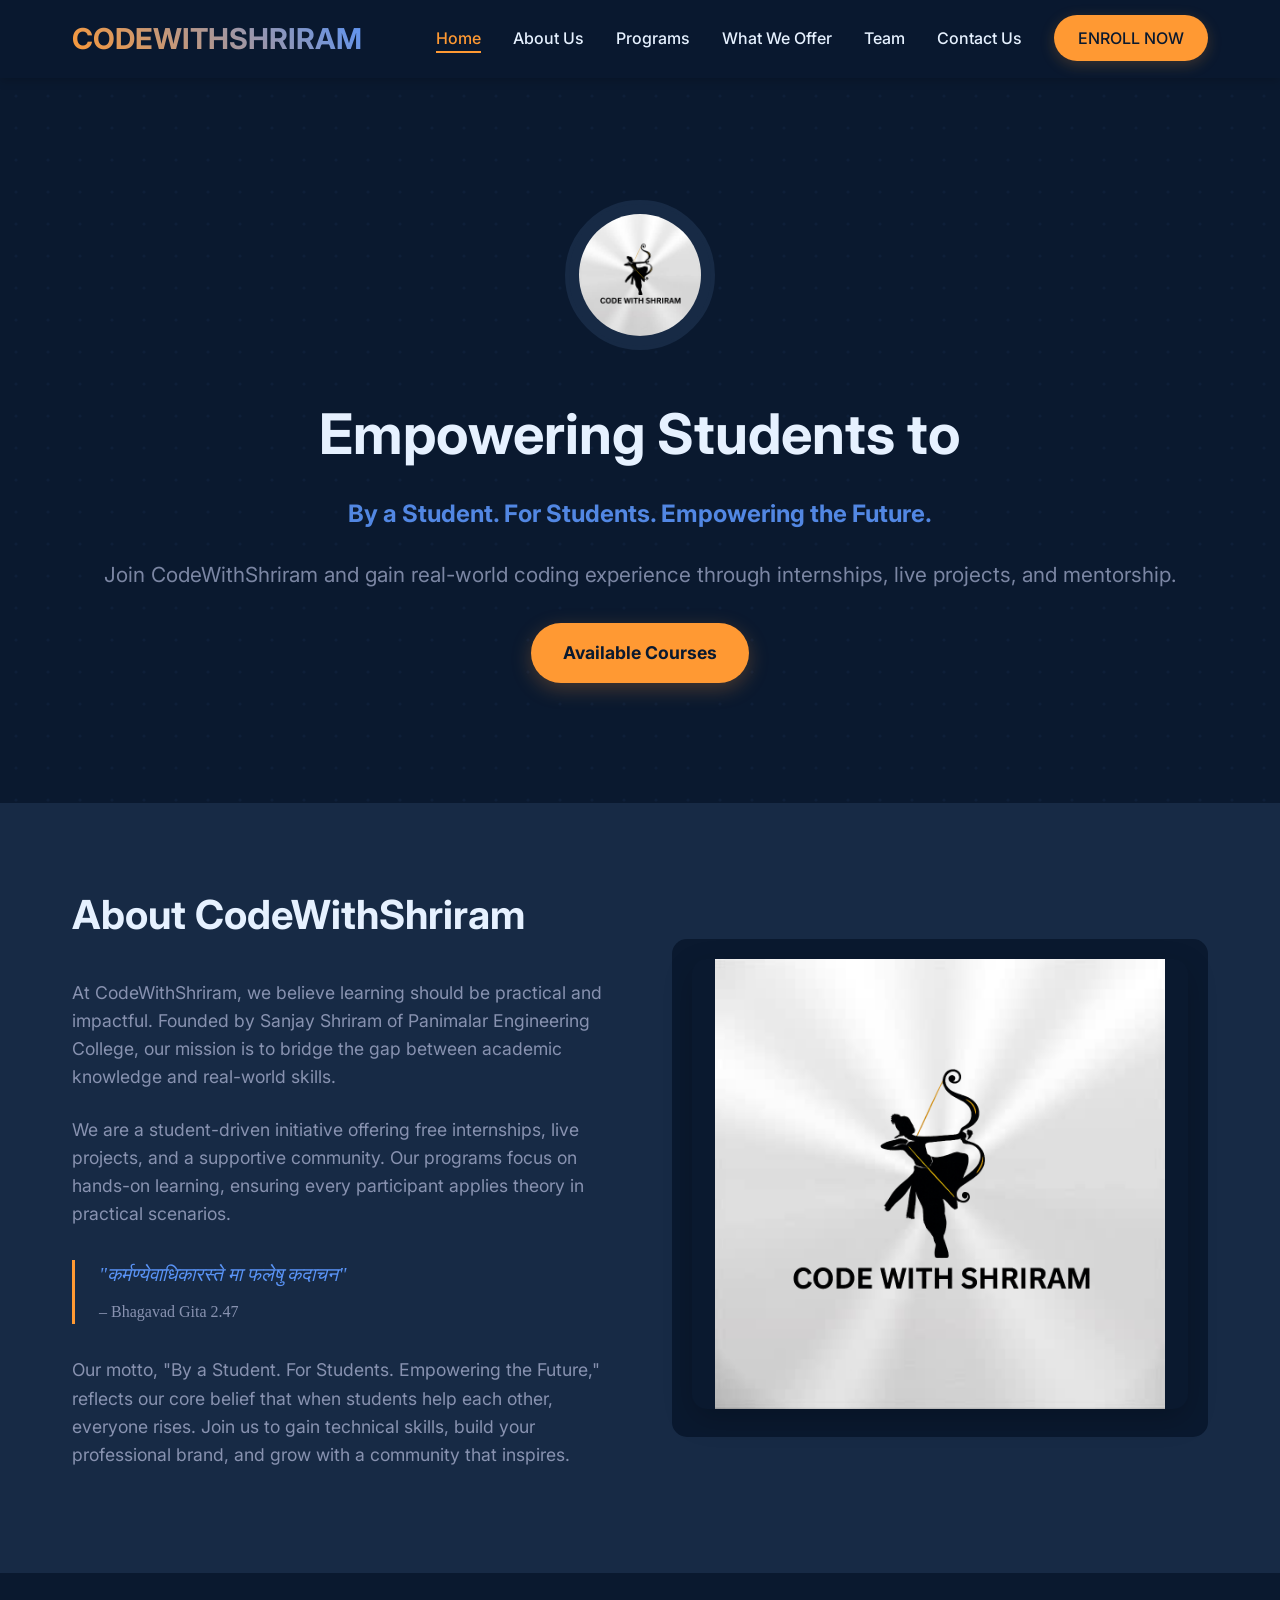
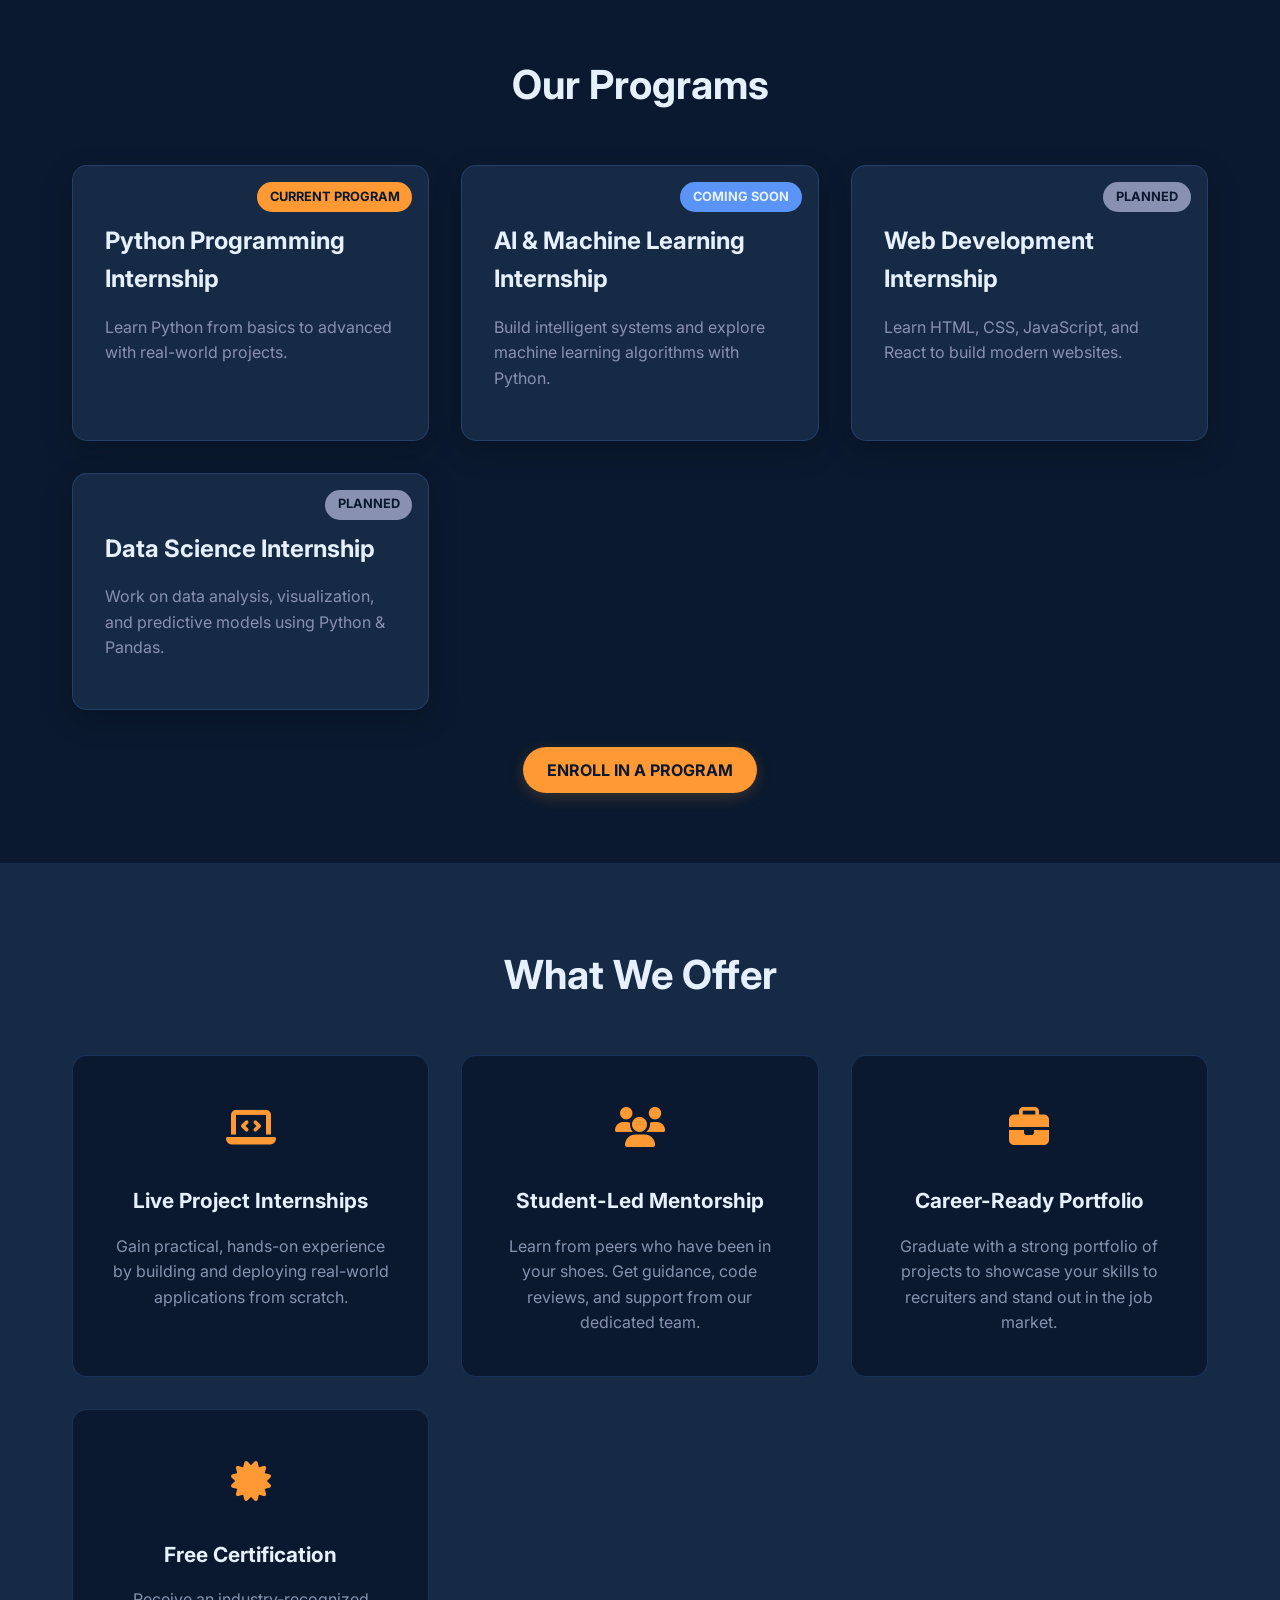
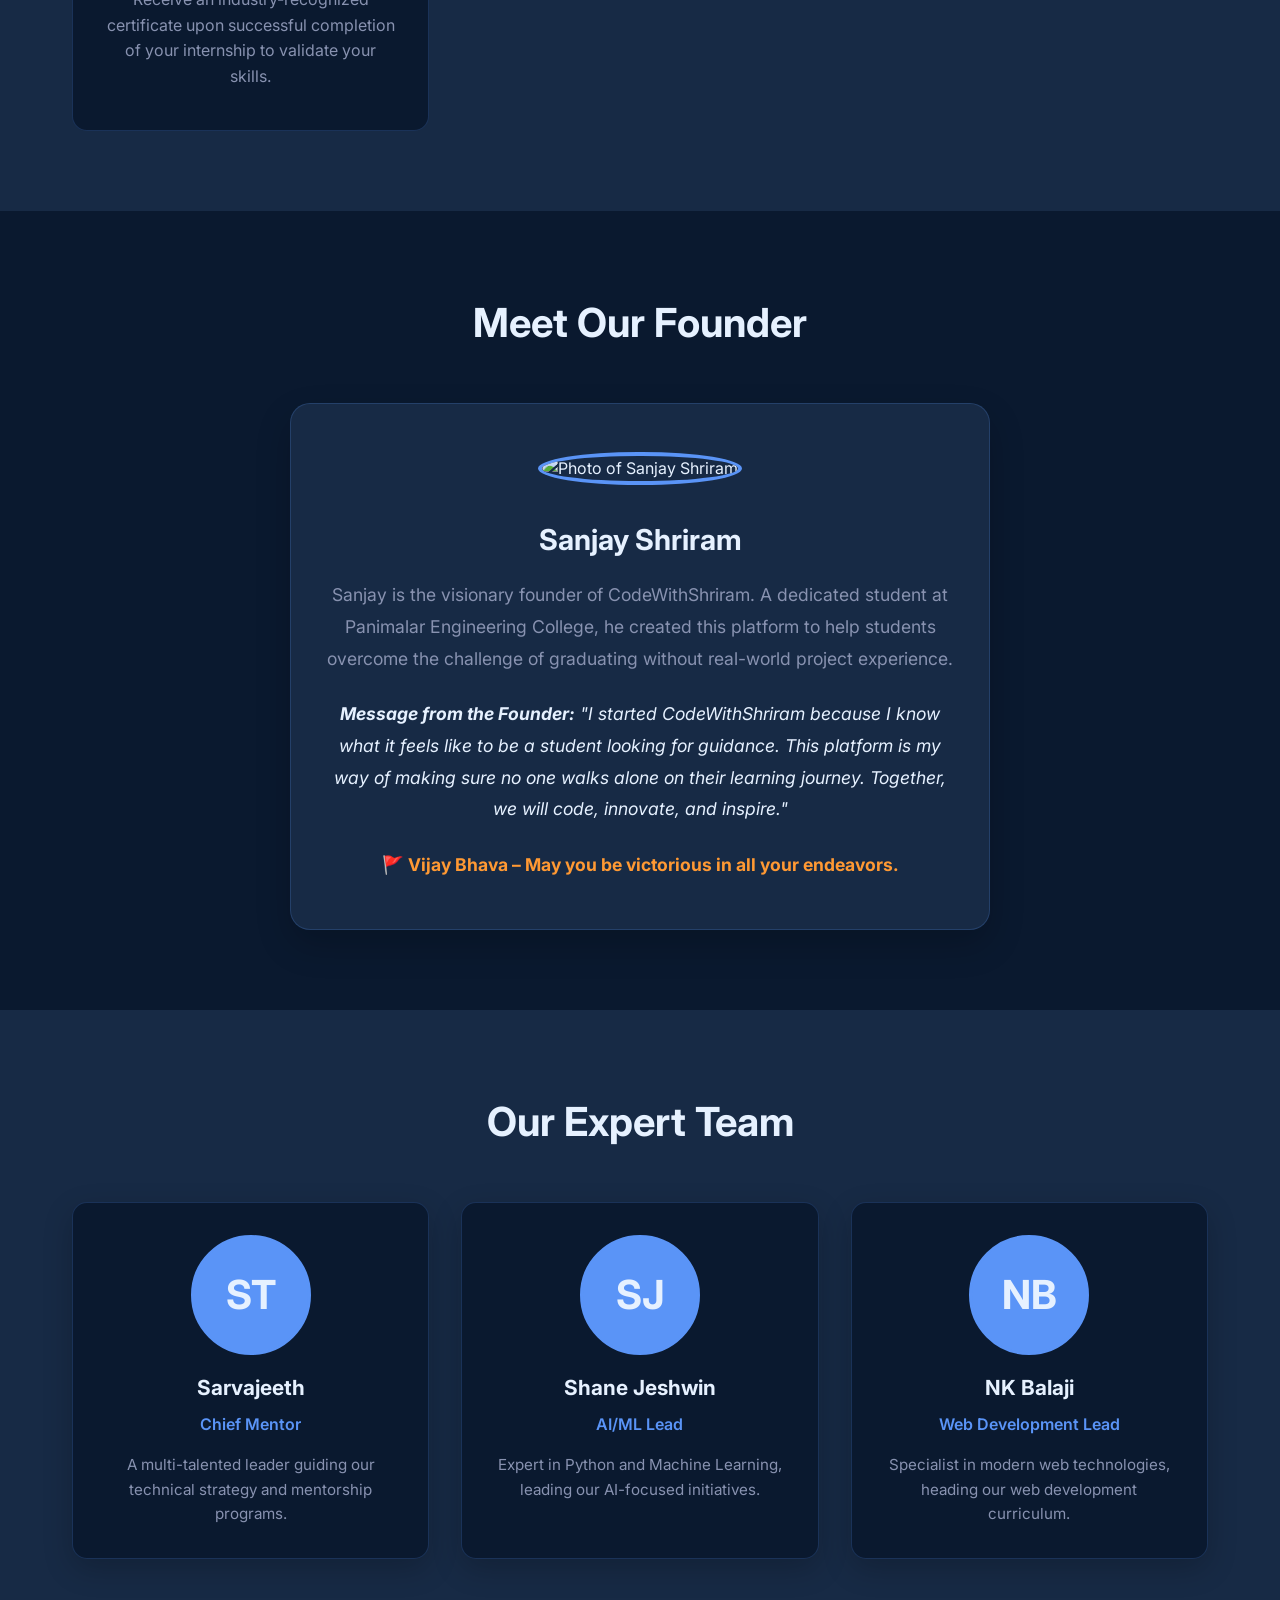
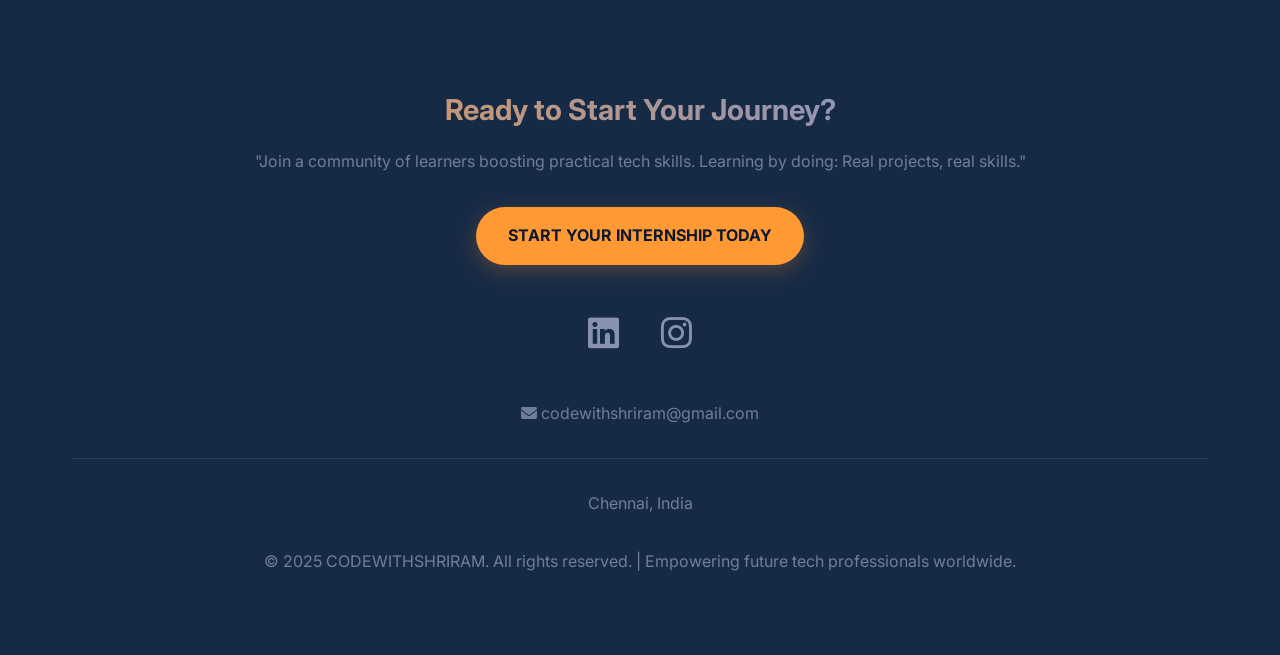
==== commit 97876b21: "Update index.html" ====
--- a/index.html
+++ b/index.html
@@ -143,7 +143,7 @@
                 <div class="team-grid">
                     <div class="team-member fade-in">
                         <div class="member-image">ST</div>
-                        <h3>Sarvajeeth T.</h3>
+                        <h3>Sarvajeeth</h3>
                         <div class="role">Chief Mentor</div>
                         <p>A multi-talented leader guiding our technical strategy and mentorship programs.</p>
                     </div>
@@ -188,3 +188,4 @@
     <script src="script.js"></script>
 </body>
 </html>
+
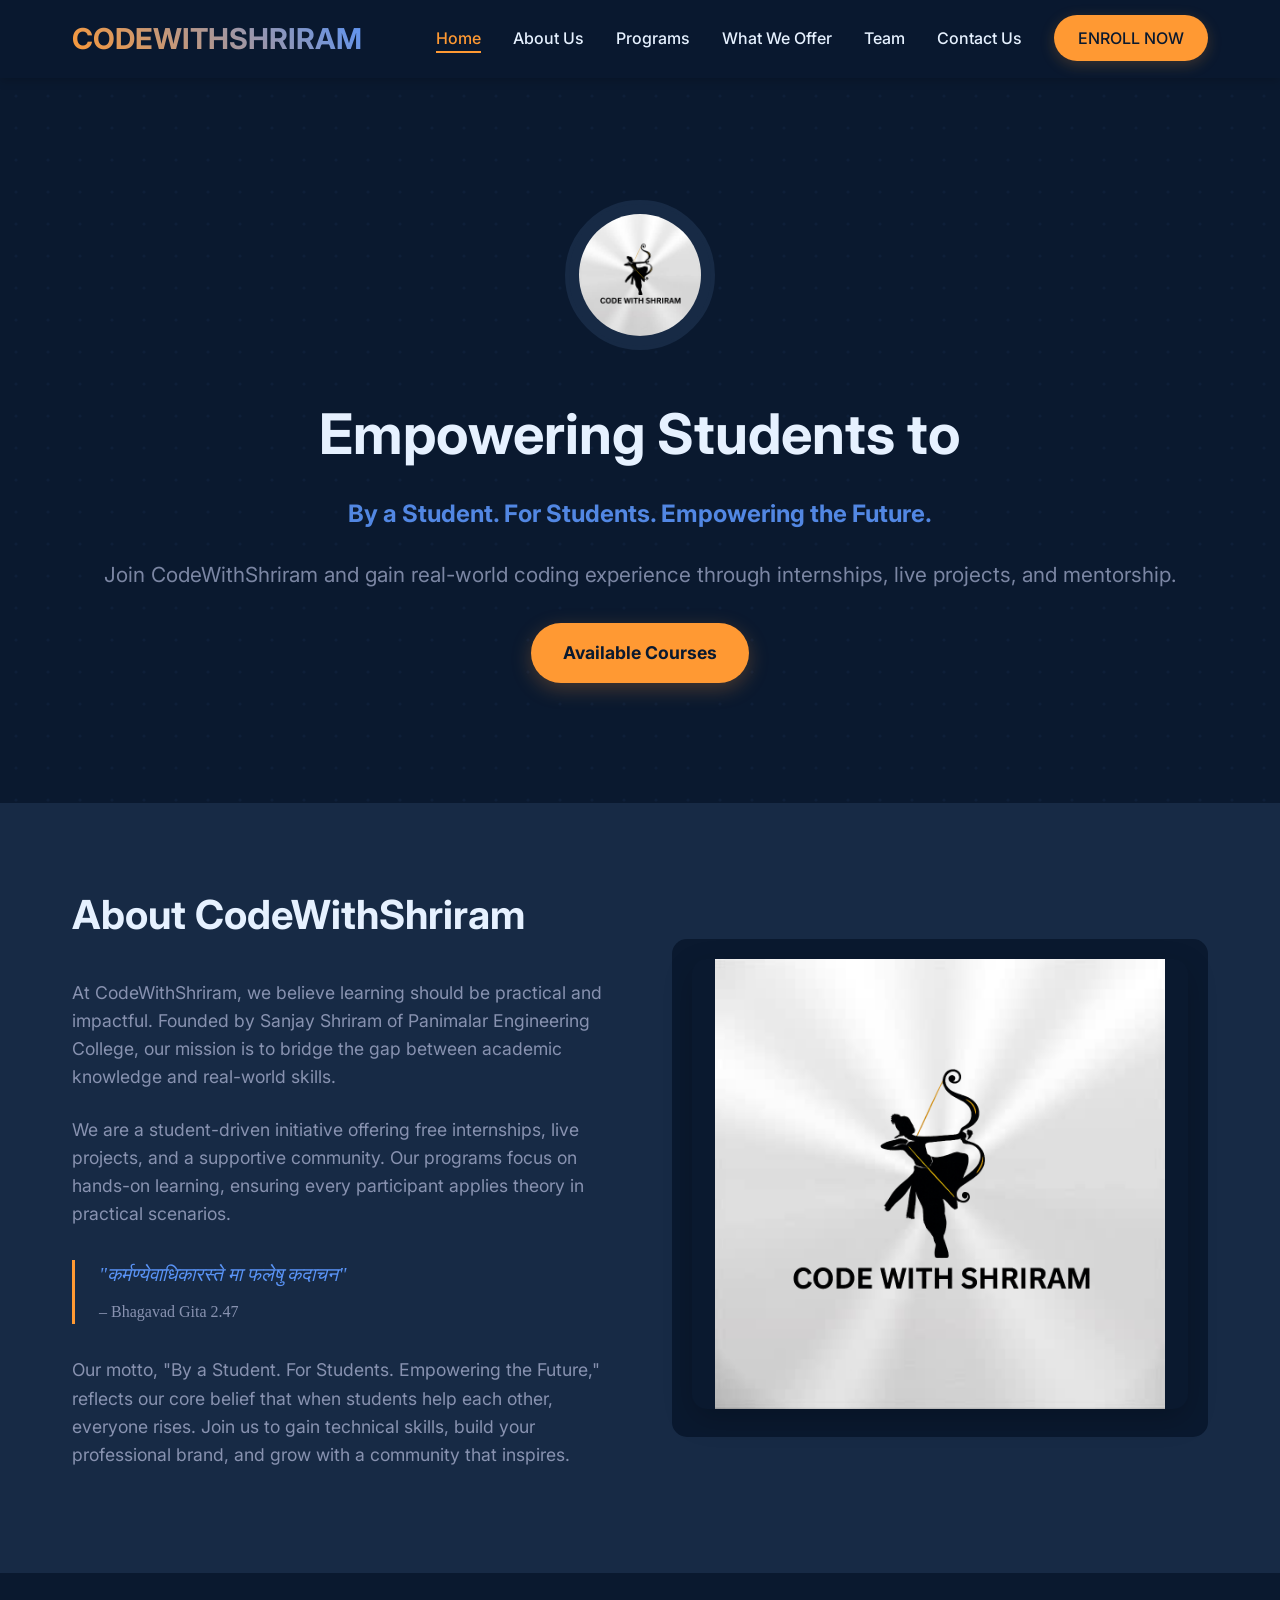
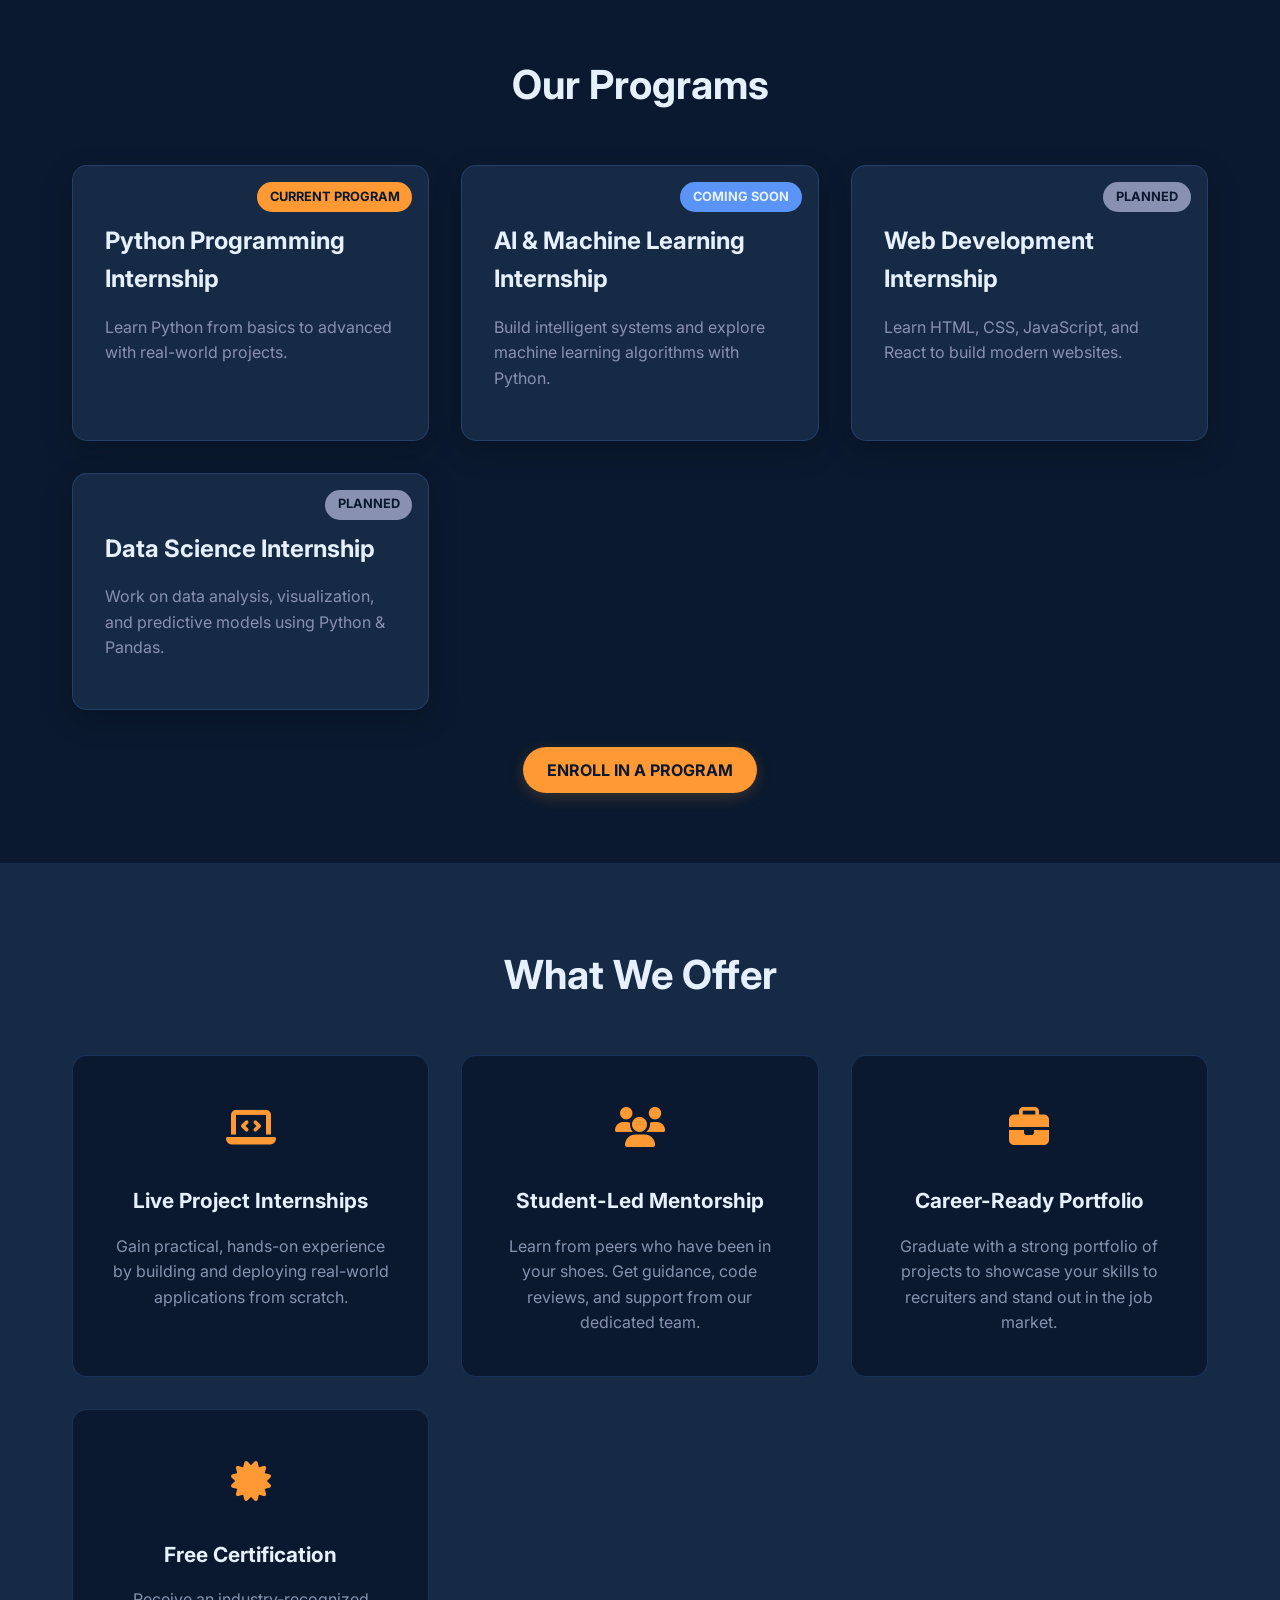
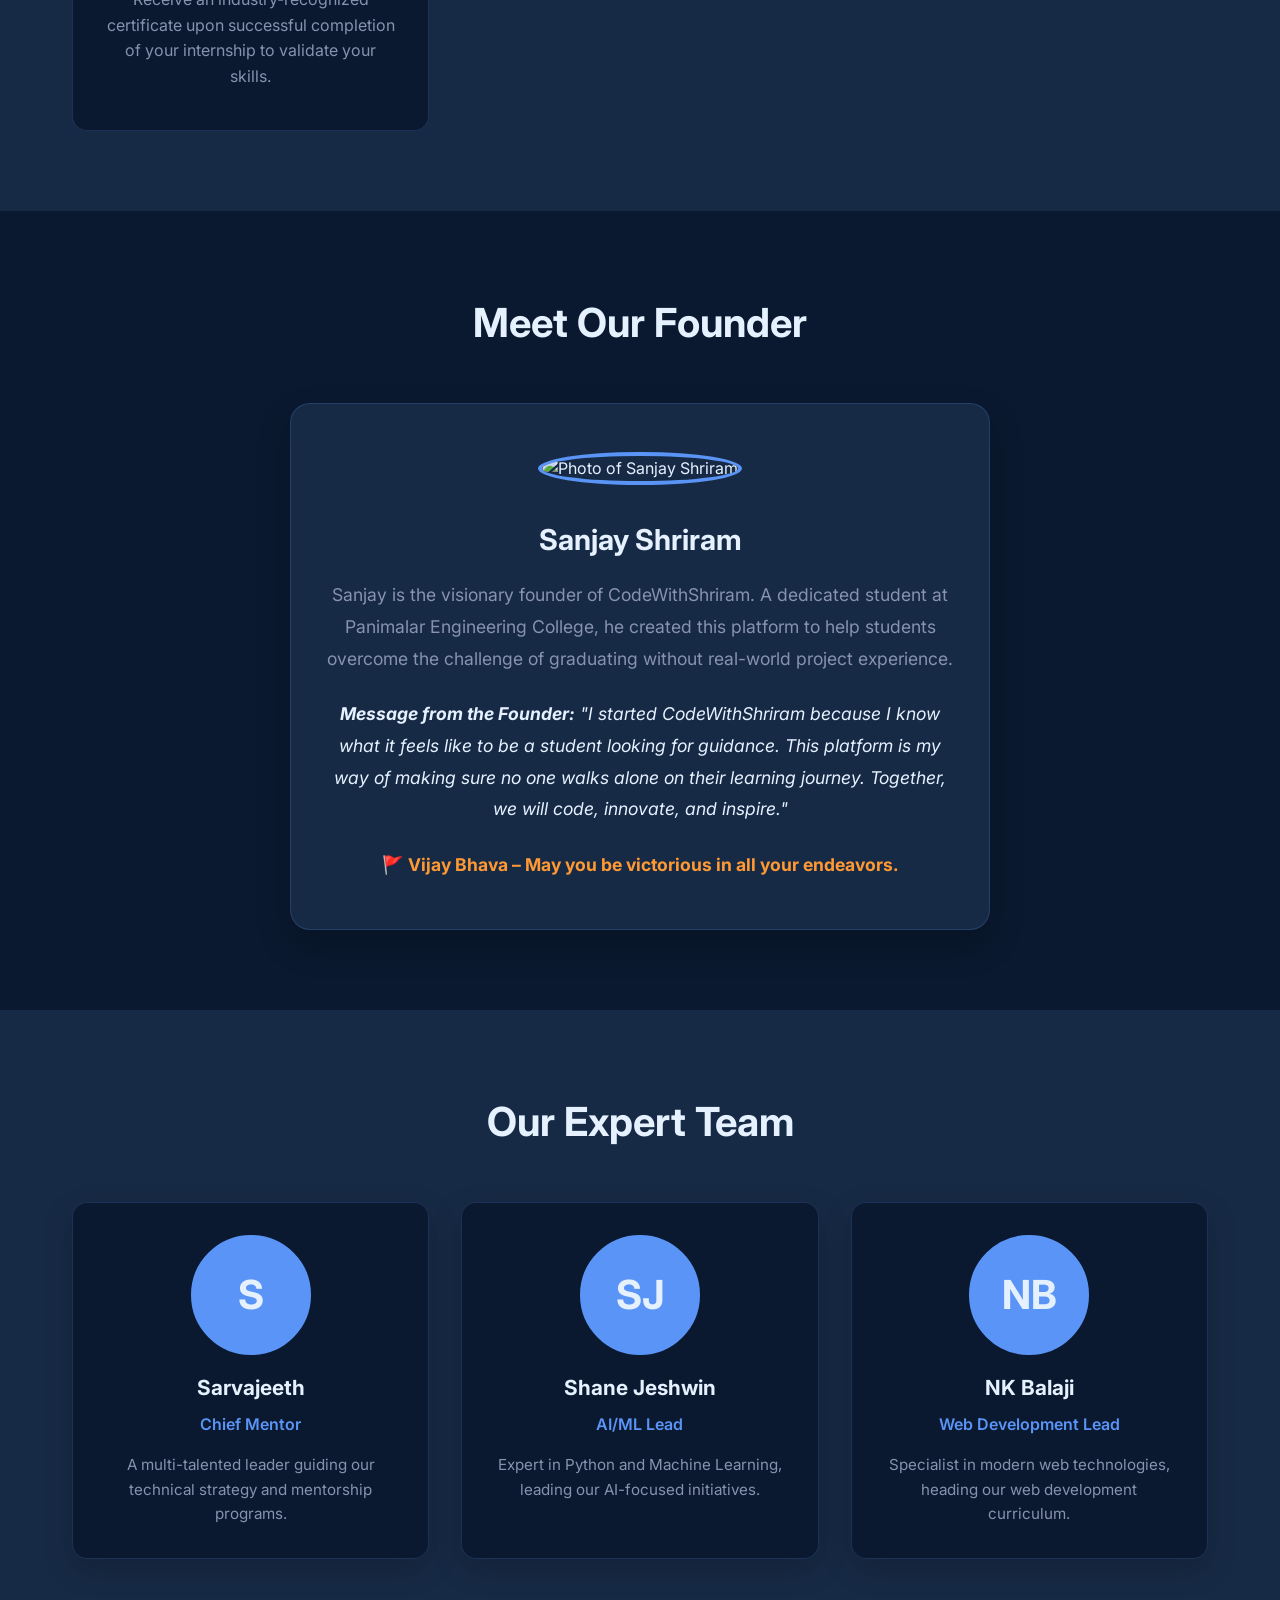
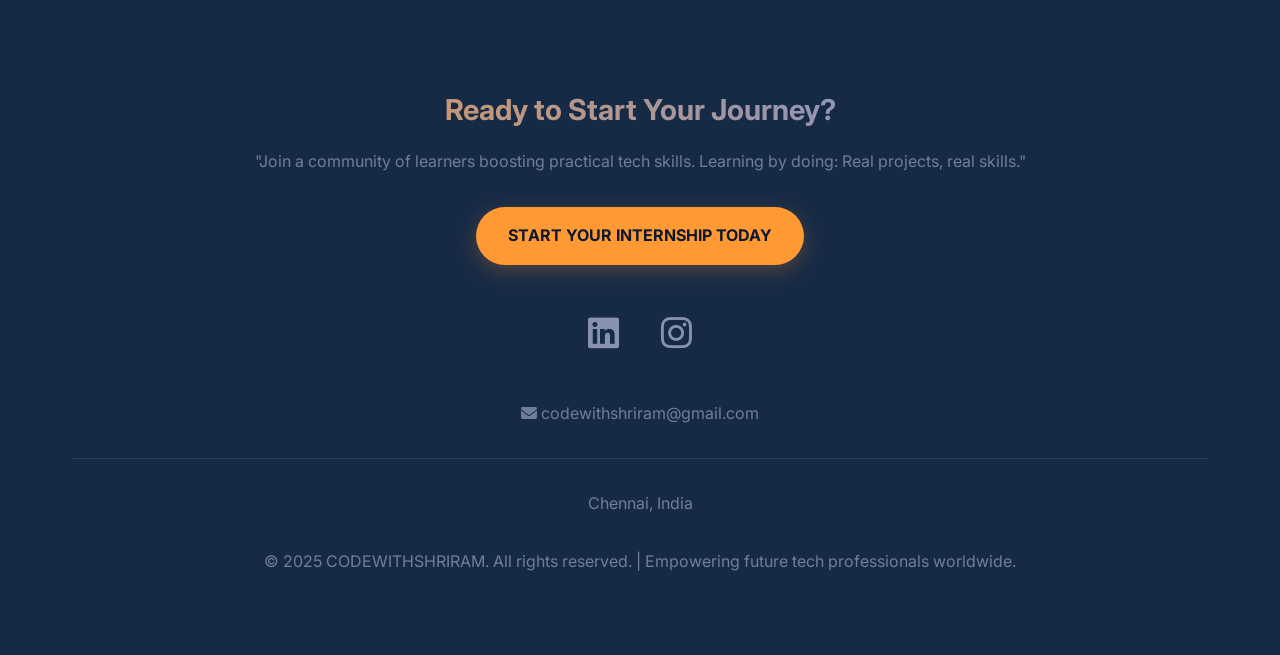
==== commit 2bf9d3af: "Update index.html" ====
--- a/index.html
+++ b/index.html
@@ -142,7 +142,7 @@
                 <h2 class="fade-in">Our Expert Team</h2>
                 <div class="team-grid">
                     <div class="team-member fade-in">
-                        <div class="member-image">ST</div>
+                        <div class="member-image">S</div>
                         <h3>Sarvajeeth</h3>
                         <div class="role">Chief Mentor</div>
                         <p>A multi-talented leader guiding our technical strategy and mentorship programs.</p>
@@ -189,3 +189,4 @@
 </body>
 </html>
 
+
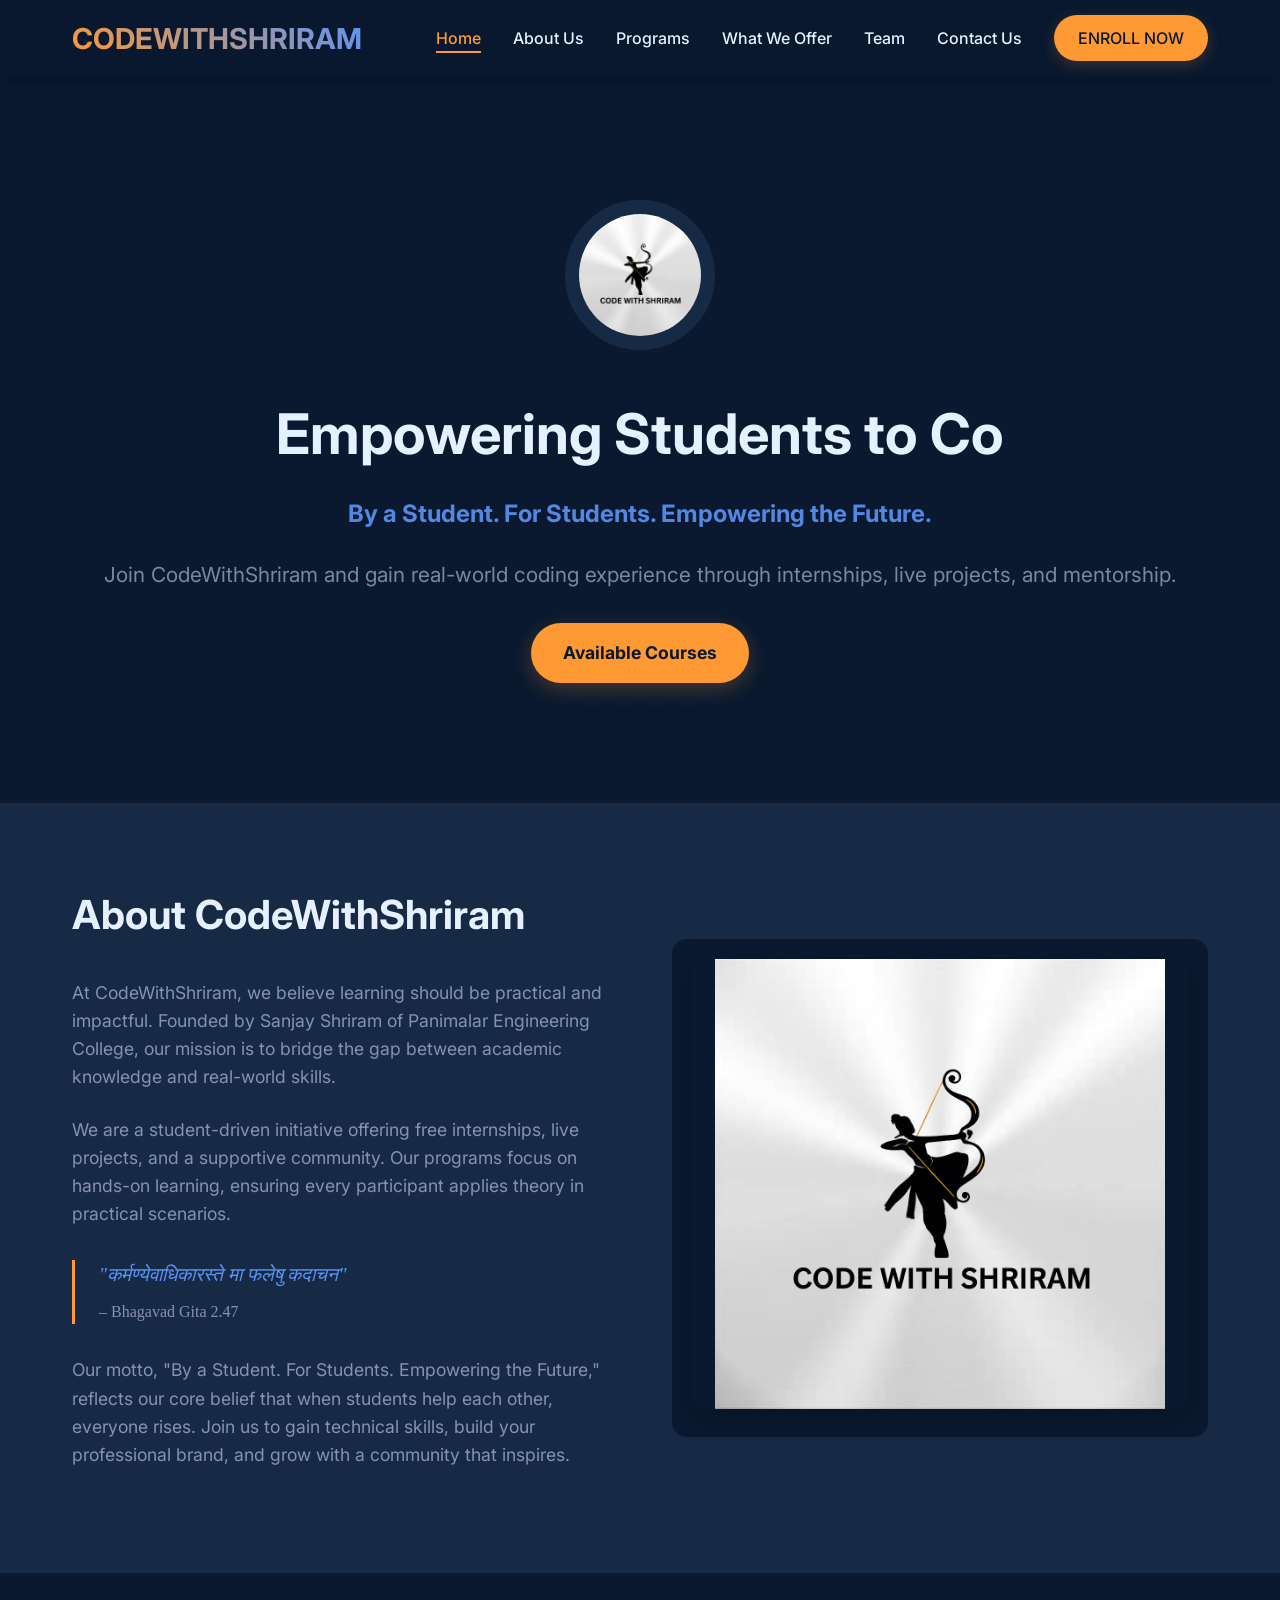
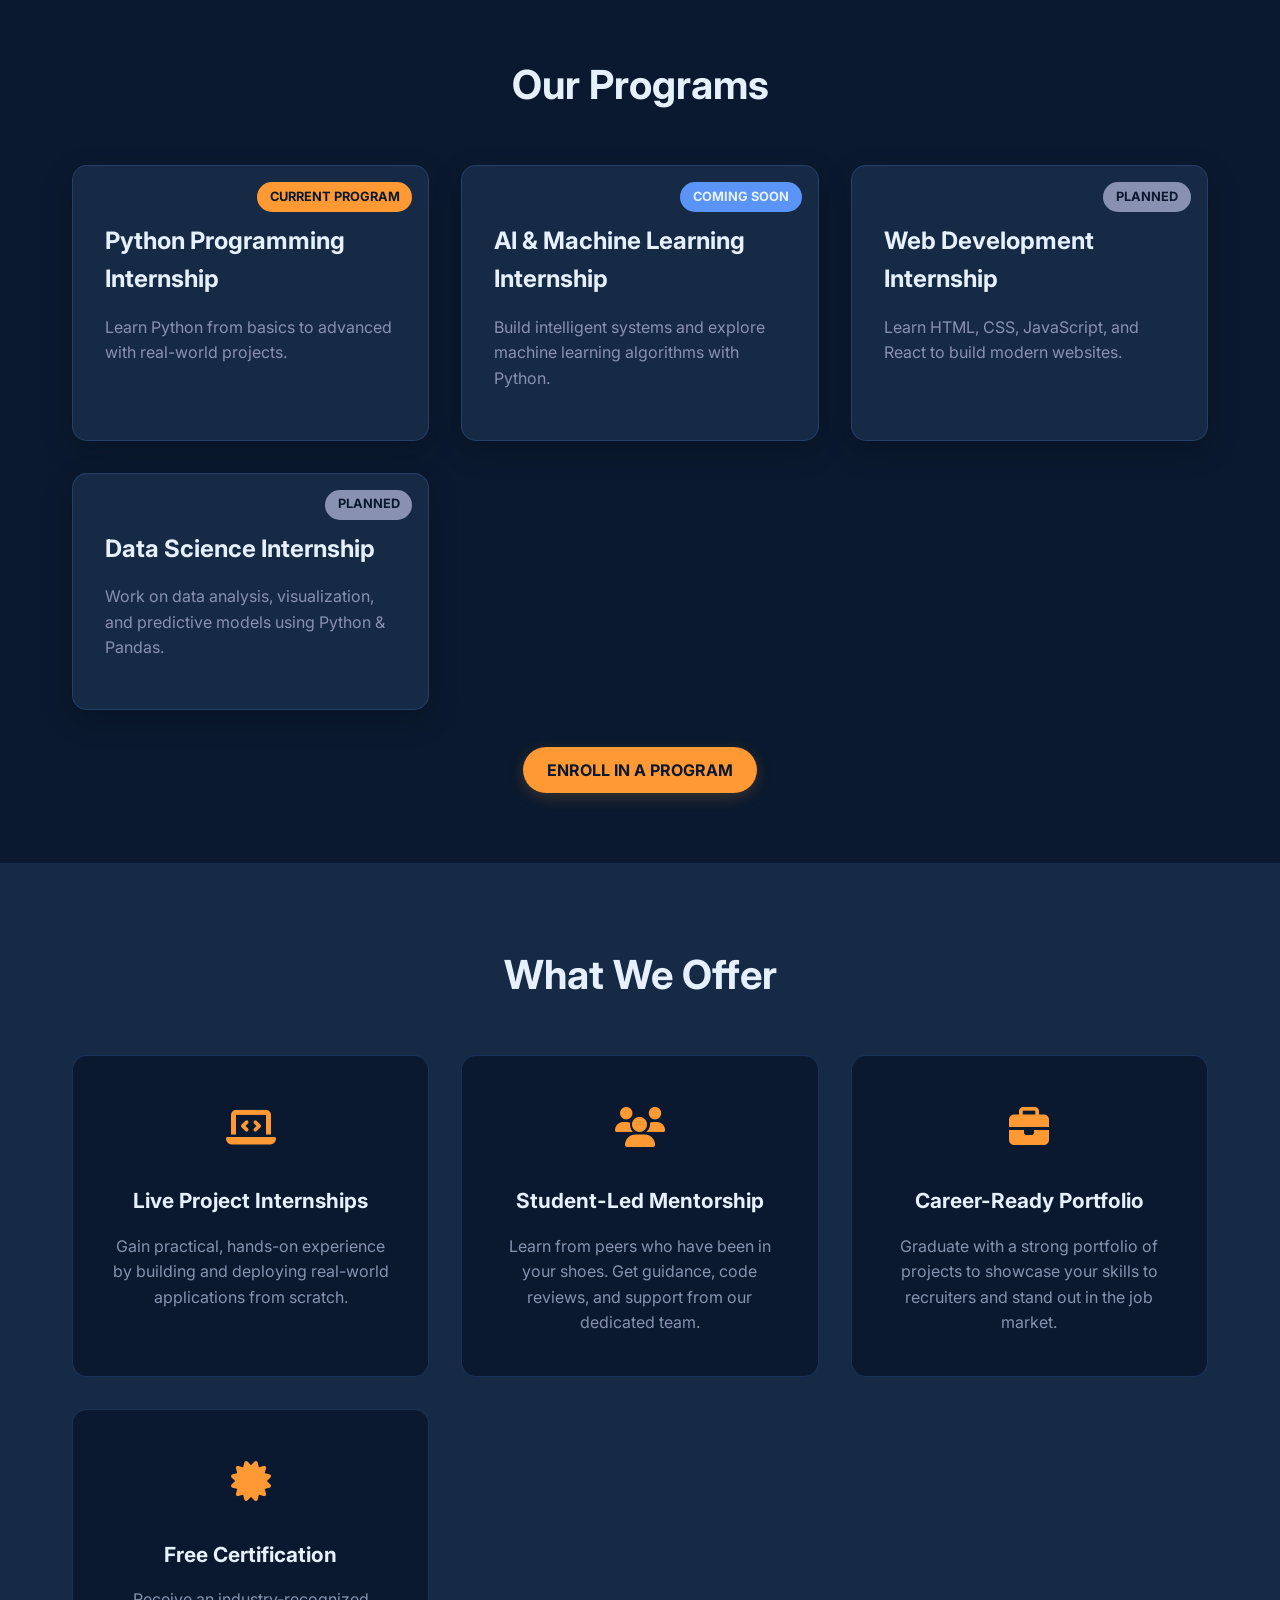
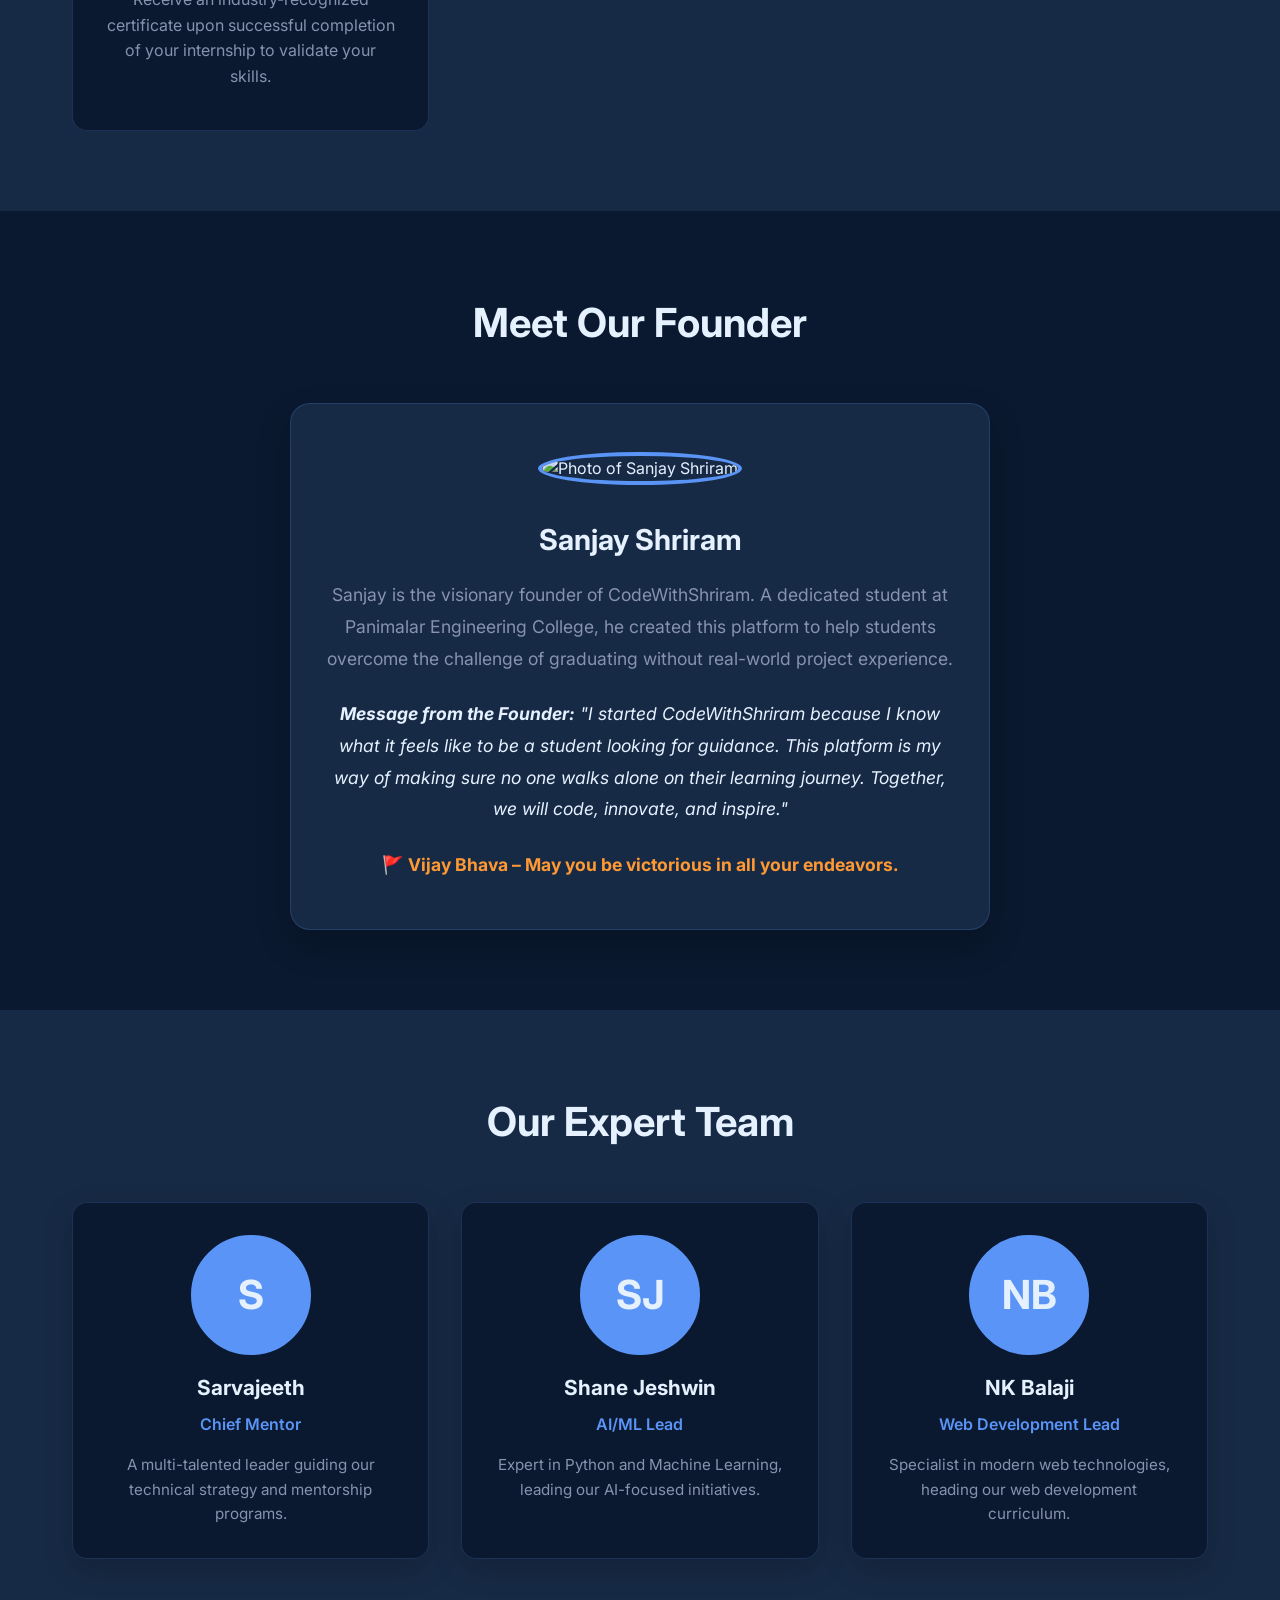
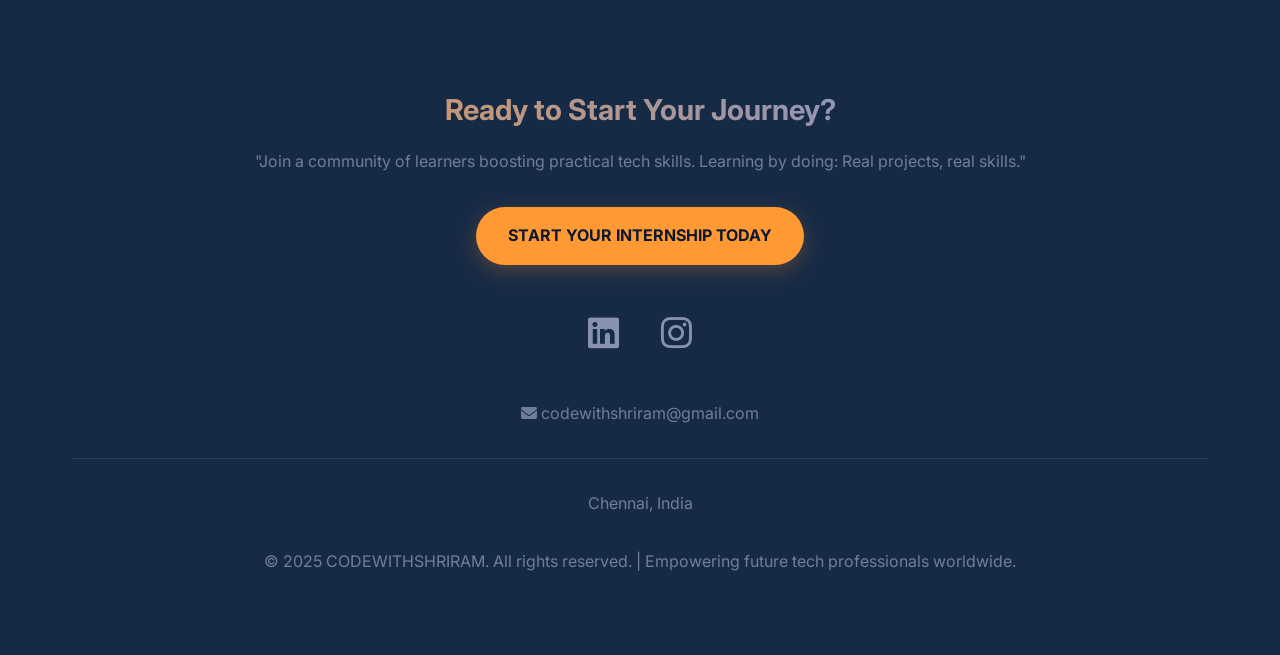
==== commit 0c2a8a8f: "Add files via upload" ====
--- a/index.html
+++ b/index.html
@@ -188,5 +188,3 @@
     <script src="script.js"></script>
 </body>
 </html>
-
-
